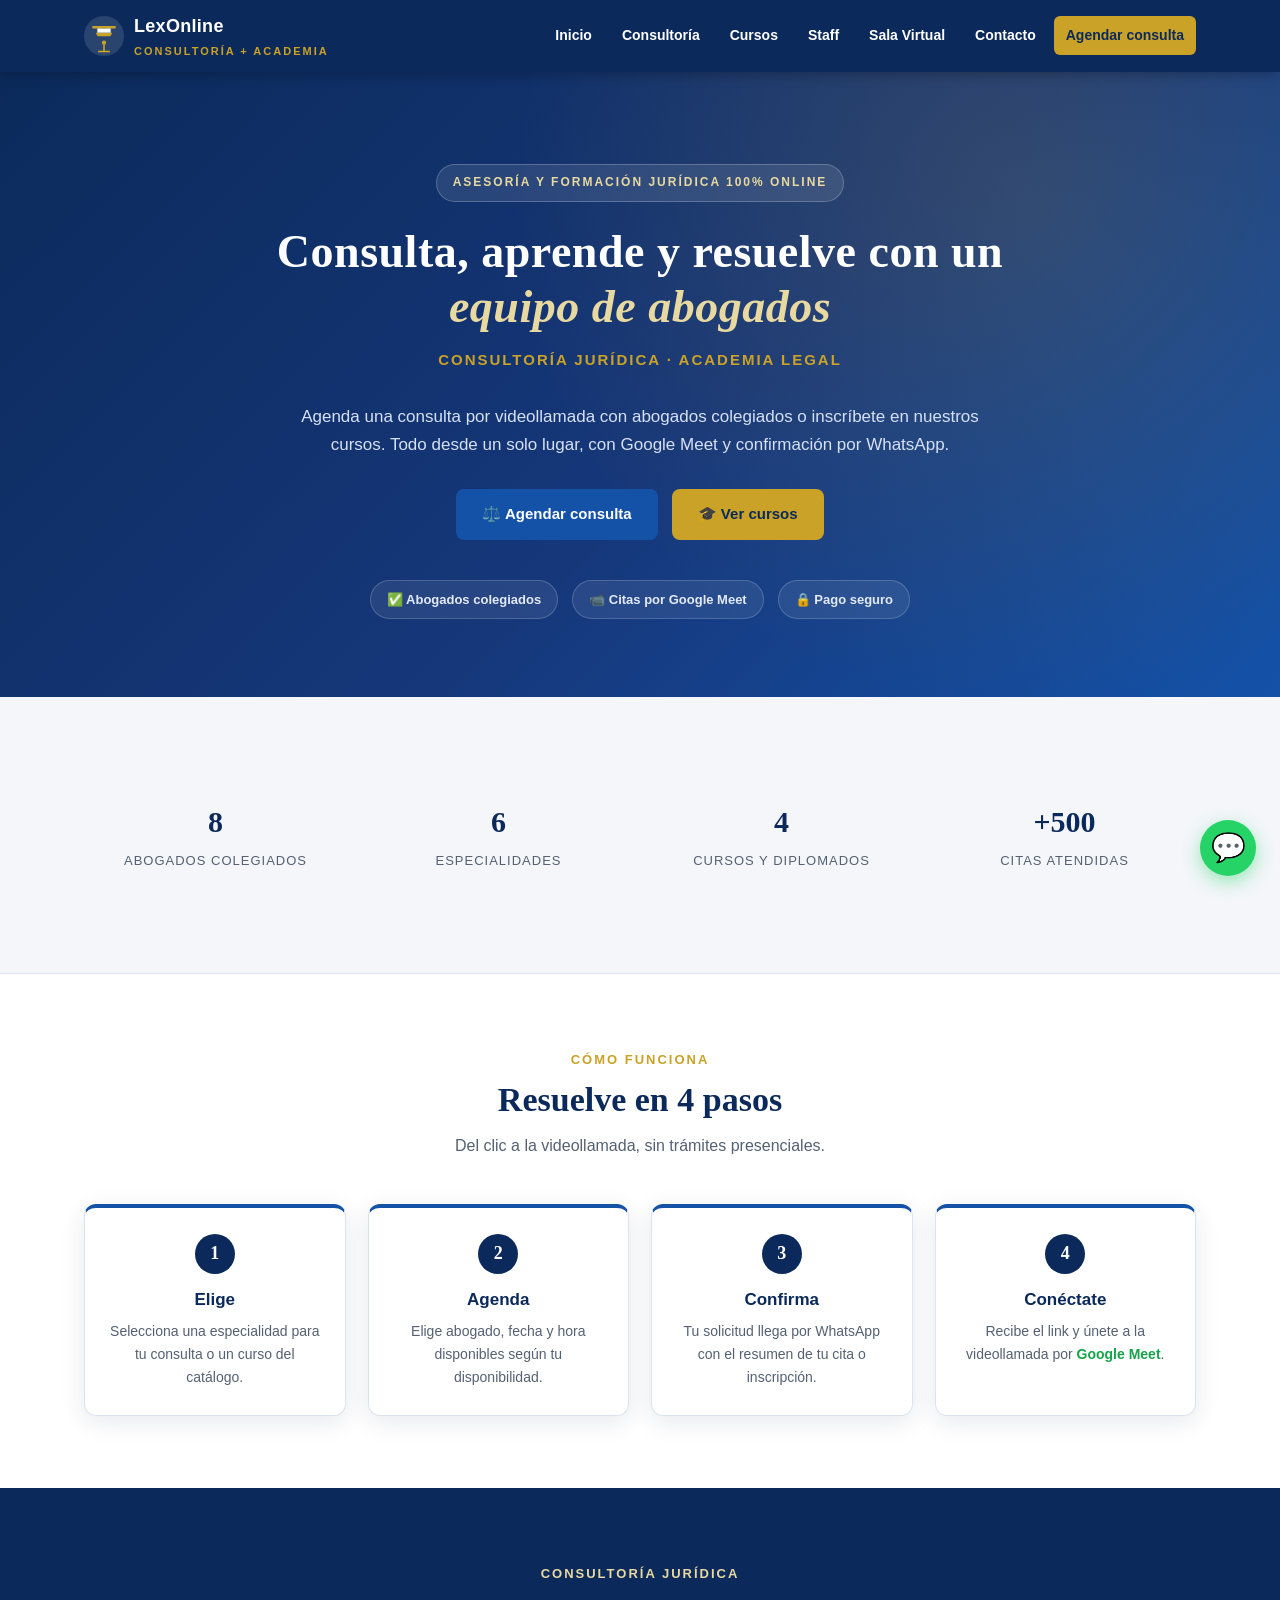
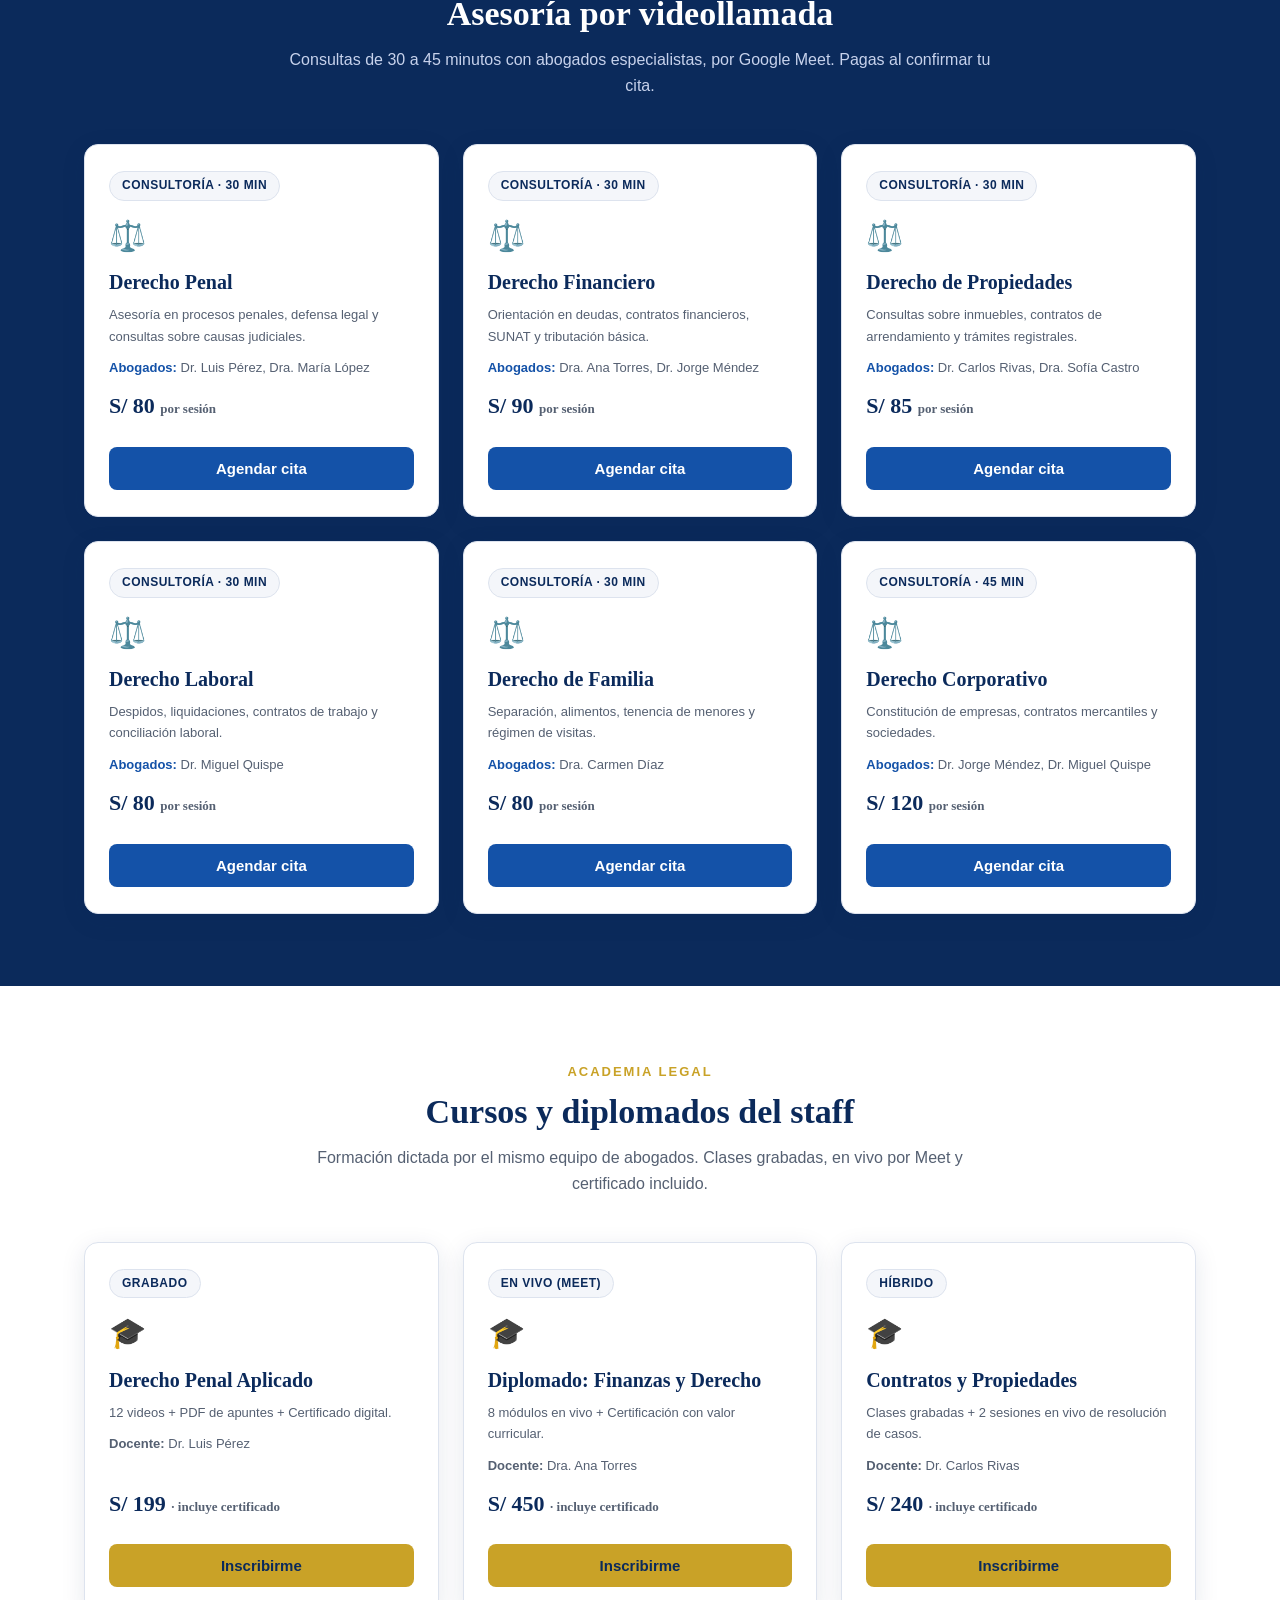
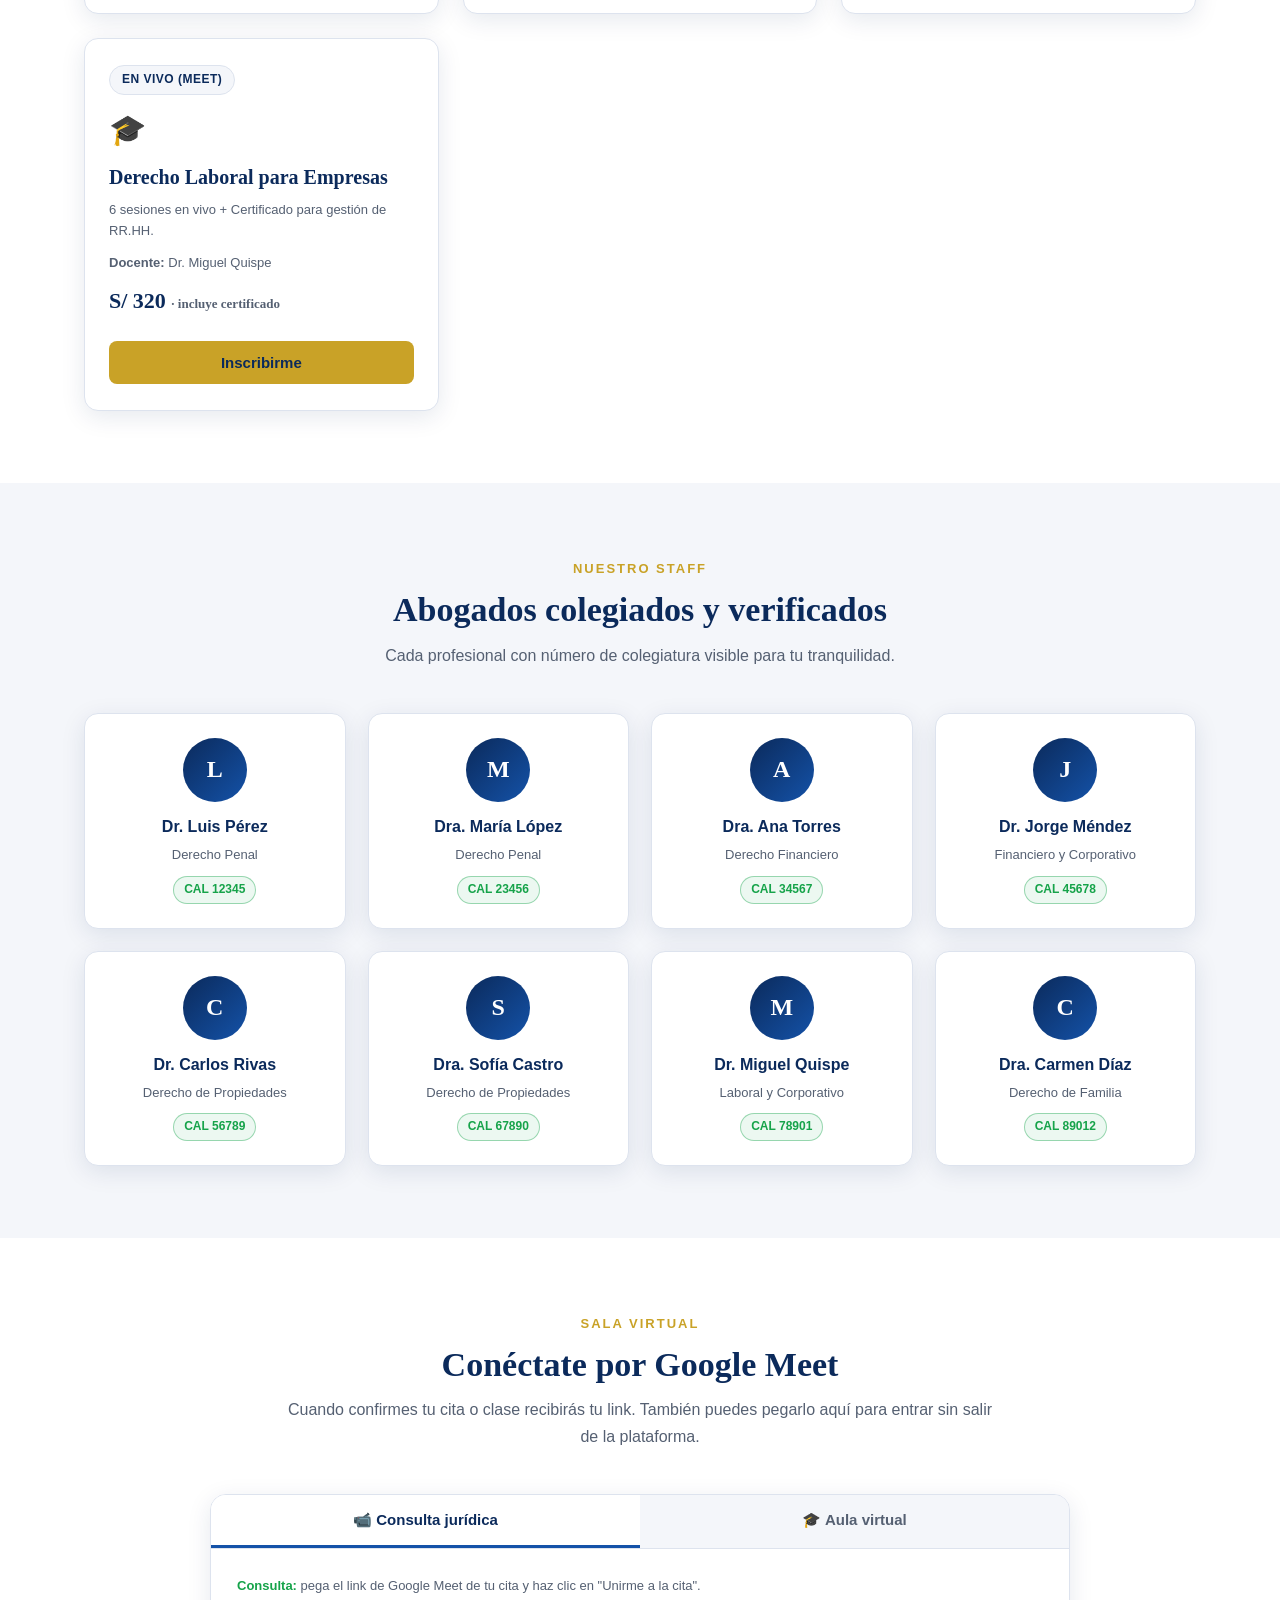
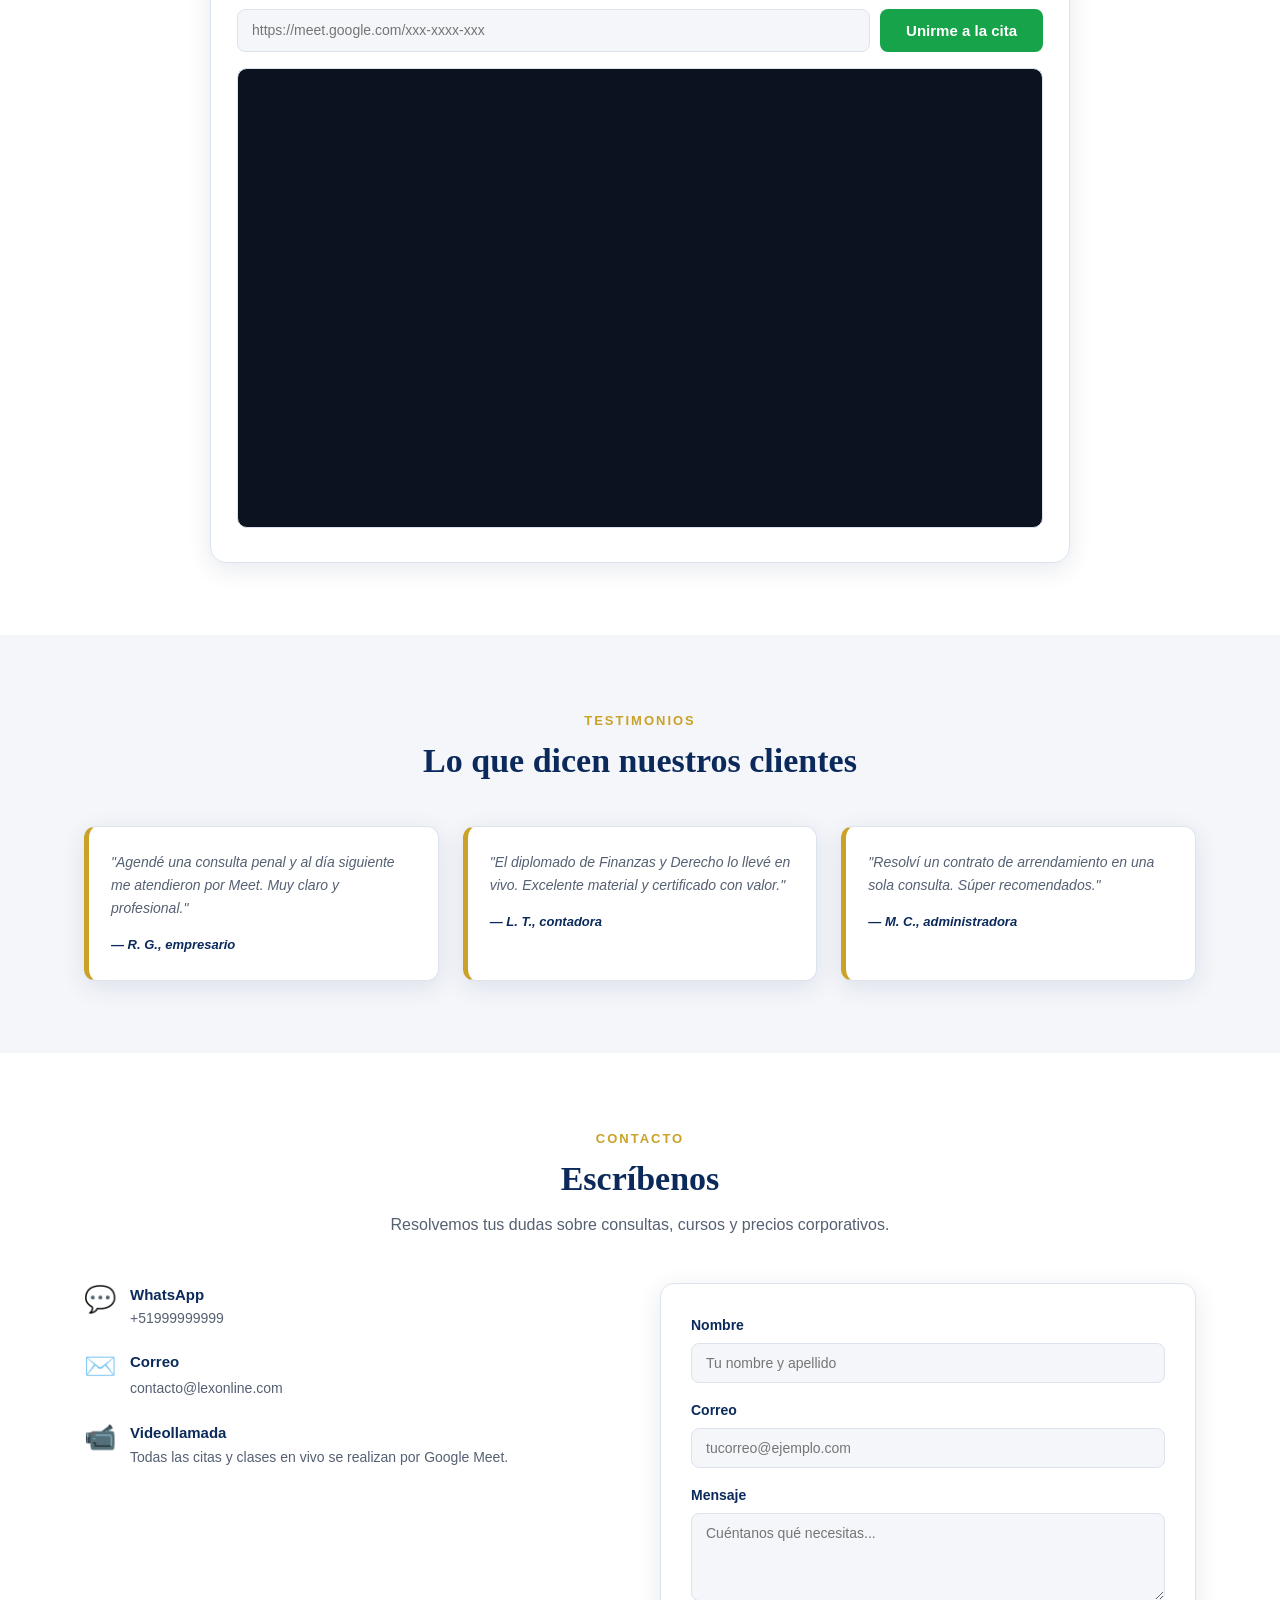
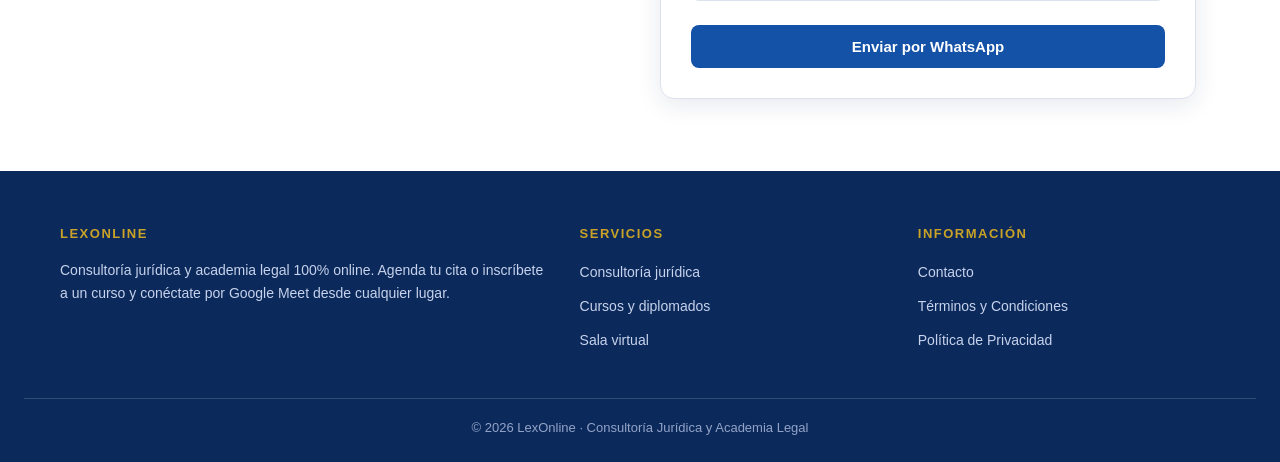
==== index.html @ 5cd14eff "Add files via upload" ====
<!DOCTYPE html>
<html lang="es">
<head>
  <meta charset="UTF-8">
  <meta name="viewport" content="width=device-width, initial-scale=1.0">
  <title>LexOnline — Consultoría Jurídica y Academia Legal</title>
  <meta name="description" content="Consultoría jurídica por videollamada con abogados colegiados y cursos de formación legal. Agenda, paga y conéctate por Google Meet.">
  <meta name="keywords" content="consultoría jurídica, abogados online, cursos de derecho, academia legal, Google Meet, asesoría legal, LexOnline">
  <link rel="stylesheet" href="css/estilos.css">
  <link rel="icon" href="data:image/svg+xml,%3Csvg xmlns='http://www.w3.org/2000/svg' viewBox='0 0 48 48'%3E%3Ccircle cx='24' cy='24' r='24' fill='%230B2A5B'/%3E%3Ctext x='24' y='32' font-size='22' text-anchor='middle' fill='%23C9A227' font-family='Georgia'%3E%E2%9A%96%3C/text%3E%3C/svg%3E">
</head>
<body>

  <header class="header">
    <div class="header-inner">
      <a class="brand" href="#inicio" aria-label="LexOnline inicio">
        <svg class="logo-svg" viewBox="0 0 48 48" aria-hidden="true">
          <circle cx="24" cy="24" r="24" fill="#ffffff" opacity="0.12"></circle>
          <path d="M10 12h28v3H10z" fill="#C9A227"></path>
          <path d="M14 20h20l-2.4 4.2H16.4z" fill="#C9A227"></path>
          <path d="M16 15h16v5H16z" fill="#ffffff"></path>
          <path d="M24 12l2.4 3h-4.8z" fill="#C9A227"></path>
          <circle cx="24" cy="32" r="2.6" fill="#C9A227"></circle>
          <path d="M24 34.6v8" stroke="#C9A227" stroke-width="2"></path>
          <path d="M17 42.6h14" stroke="#C9A227" stroke-width="2"></path>
        </svg>
        <span class="brand-name">LexOnline<span>Consultoría + Academia</span></span>
      </a>

      <button class="hamburger" id="hamburguesa" aria-label="Abrir menú">☰</button>

      <nav class="nav" id="nav-principal">
        <a href="#inicio">Inicio</a>
        <a href="#consultoria">Consultoría</a>
        <a href="#cursos">Cursos</a>
        <a href="#staff">Staff</a>
        <a href="#sala">Sala Virtual</a>
        <a href="#contacto">Contacto</a>
        <a class="btn-cta" href="#consultoria">Agendar consulta</a>
      </nav>
    </div>
  </header>

  <main id="inicio">

    <section class="hero">
      <div class="contenedor">
        <span class="badge">Asesoría y formación jurídica 100% online</span>
        <h1>Consulta, aprende y resuelve con un <em>equipo de abogados</em></h1>
        <p class="sub">Consultoría Jurídica · Academia Legal</p>
        <p>Agenda una consulta por videollamada con abogados colegiados o inscríbete en nuestros cursos. Todo desde un solo lugar, con Google Meet y confirmación por WhatsApp.</p>
        <div class="acciones">
          <a class="btn btn-azul" href="#consultoria">⚖️ Agendar consulta</a>
          <a class="btn btn-oro" href="#cursos">🎓 Ver cursos</a>
        </div>
        <div class="confianza">
          <span>✅ Abogados colegiados</span>
          <span>📹 Citas por Google Meet</span>
          <span>🔒 Pago seguro</span>
        </div>
      </div>
    </section>

    <section class="stats">
      <div class="stats-inner">
        <div class="stat"><strong id="stat-abogados">0</strong><span>Abogados colegiados</span></div>
        <div class="stat"><strong id="stat-especialidades">0</strong><span>Especialidades</span></div>
        <div class="stat"><strong id="stat-cursos">0</strong><span>Cursos y diplomados</span></div>
        <div class="stat"><strong>+500</strong><span>Citas atendidas</span></div>
      </div>
    </section>

    <section id="como-funciona">
      <div class="contenedor">
        <div class="encabezado-seccion">
          <span class="etiqueta">Cómo funciona</span>
          <h2>Resuelve en 4 pasos</h2>
          <p>Del clic a la videollamada, sin trámites presenciales.</p>
        </div>
        <div class="pasos">
          <article class="paso"><div class="num">1</div><h4>Elige</h4><p>Selecciona una especialidad para tu consulta o un curso del catálogo.</p></article>
          <article class="paso"><div class="num">2</div><h4>Agenda</h4><p>Elige abogado, fecha y hora disponibles según tu disponibilidad.</p></article>
          <article class="paso"><div class="num">3</div><h4>Confirma</h4><p>Tu solicitud llega por WhatsApp con el resumen de tu cita o inscripción.</p></article>
          <article class="paso"><div class="num">4</div><h4>Conéctate</h4><p>Recibe el link y únete a la videollamada por <span class="meet-icon">Google Meet</span>.</p></article>
        </div>
      </div>
    </section>

    <section id="consultoria" class="seccion-marino">
      <div class="contenedor">
        <div class="encabezado-seccion">
          <span class="etiqueta">Consultoría Jurídica</span>
          <h2>Asesoría por videollamada</h2>
          <p>Consultas de 30 a 45 minutos con abogados especialistas, por Google Meet. Pagas al confirmar tu cita.</p>
        </div>
        <div class="grid-cards" id="especialidades-grid"></div>
      </div>
    </section>

    <section id="cursos">
      <div class="contenedor">
        <div class="encabezado-seccion">
          <span class="etiqueta">Academia Legal</span>
          <h2>Cursos y diplomados del staff</h2>
          <p>Formación dictada por el mismo equipo de abogados. Clases grabadas, en vivo por Meet y certificado incluido.</p>
        </div>
        <div class="grid-cards" id="cursos-grid"></div>
      </div>
    </section>

    <section id="staff" class="seccion-gris">
      <div class="contenedor">
        <div class="encabezado-seccion">
          <span class="etiqueta">Nuestro staff</span>
          <h2>Abogados colegiados y verificados</h2>
          <p>Cada profesional con número de colegiatura visible para tu tranquilidad.</p>
        </div>
        <div class="grid-staff" id="staff-grid"></div>
      </div>
    </section>

    <section id="sala">
      <div class="contenedor">
        <div class="encabezado-seccion">
          <span class="etiqueta">Sala Virtual</span>
          <h2>Conéctate por Google Meet</h2>
          <p>Cuando confirmes tu cita o clase recibirás tu link. También puedes pegarlo aquí para entrar sin salir de la plataforma.</p>
        </div>

        <div class="sala">
          <div class="sala-tabs">
            <button class="activo" id="tab-consulta" onclick="cambiarSala('consulta')">📹 Consulta jurídica</button>
            <button id="tab-aula" onclick="cambiarSala('aula')">🎓 Aula virtual</button>
          </div>

          <div class="sala-panel activo" id="panel-consulta">
            <p class="nota"><strong>Consulta:</strong> pega el link de Google Meet de tu cita y haz clic en "Unirme a la cita".</p>
            <div class="sala-controls">
              <input type="text" id="link-consulta" placeholder="https://meet.google.com/xxx-xxxx-xxx">
              <button class="btn btn-verde" onclick="unirseConsulta()">Unirme a la cita</button>
            </div>
            <iframe id="frame-consulta" class="meet-frame" title="Sala de videollamada de consulta" allow="camera; microphone; fullscreen"></iframe>
          </div>

          <div class="sala-panel" id="panel-aula">
            <p class="nota"><strong>Aula virtual:</strong> pega el link de tu clase en vivo y haz clic en "Ingresar a la clase".</p>
            <div class="sala-controls">
              <input type="text" id="link-curso" placeholder="https://meet.google.com/xxx-xxxx-xxx">
              <button class="btn btn-verde" onclick="unirseCurso()">Ingresar a la clase</button>
            </div>
            <iframe id="frame-curso" class="meet-frame" title="Aula virtual de cursos" allow="camera; microphone; fullscreen"></iframe>
          </div>
        </div>
      </div>
    </section>

    <section id="testimonios" class="seccion-gris">
      <div class="contenedor">
        <div class="encabezado-seccion">
          <span class="etiqueta">Testimonios</span>
          <h2>Lo que dicen nuestros clientes</h2>
        </div>
        <div class="grid-testimonios">
          <article class="testimonio">
            <p>"Agendé una consulta penal y al día siguiente me atendieron por Meet. Muy claro y profesional."</p>
            <p class="autor">— R. G., empresario</p>
          </article>
          <article class="testimonio">
            <p>"El diplomado de Finanzas y Derecho lo llevé en vivo. Excelente material y certificado con valor."</p>
            <p class="autor">— L. T., contadora</p>
          </article>
          <article class="testimonio">
            <p>"Resolví un contrato de arrendamiento en una sola consulta. Súper recomendados."</p>
            <p class="autor">— M. C., administradora</p>
          </article>
        </div>
      </div>
    </section>

    <section id="contacto">
      <div class="contenedor">
        <div class="encabezado-seccion">
          <span class="etiqueta">Contacto</span>
          <h2>Escríbenos</h2>
          <p>Resolvemos tus dudas sobre consultas, cursos y precios corporativos.</p>
        </div>
        <div class="grid-contacto">
          <div>
            <div class="dato">
              <span class="icono">💬</span>
              <div>
                <h4>WhatsApp</h4>
                <p id="texto-whatsapp">+51 999 999 999</p>
              </div>
            </div>
            <div class="dato">
              <span class="icono">✉️</span>
              <div>
                <h4>Correo</h4>
                <a id="texto-correo" href="mailto:contacto@lexonline.com">contacto@lexonline.com</a>
              </div>
            </div>
            <div class="dato">
              <span class="icono">📹</span>
              <div>
                <h4>Videollamada</h4>
                <p>Todas las citas y clases en vivo se realizan por Google Meet.</p>
              </div>
            </div>
          </div>

          <form class="formulario" onsubmit="event.preventDefault(); enviarContacto();">
            <div class="campo">
              <label for="contacto-nombre">Nombre</label>
              <input type="text" id="contacto-nombre" placeholder="Tu nombre y apellido">
            </div>
            <div class="campo">
              <label for="contacto-correo">Correo</label>
              <input type="email" id="contacto-correo" placeholder="tucorreo@ejemplo.com">
            </div>
            <div class="campo">
              <label for="contacto-mensaje">Mensaje</label>
              <textarea id="contacto-mensaje" rows="4" placeholder="Cuéntanos qué necesitas..."></textarea>
            </div>
            <button class="btn btn-azul" type="submit">Enviar por WhatsApp</button>
          </form>
        </div>
      </div>
    </section>

  </main>

  <footer class="footer">
    <div class="footer-inner">
      <div>
        <h4>LexOnline</h4>
        <p>Consultoría jurídica y academia legal 100% online. Agenda tu cita o inscríbete a un curso y conéctate por Google Meet desde cualquier lugar.</p>
      </div>
      <div>
        <h4>Servicios</h4>
        <ul>
          <li><a href="#consultoria">Consultoría jurídica</a></li>
          <li><a href="#cursos">Cursos y diplomados</a></li>
          <li><a href="#sala">Sala virtual</a></li>
        </ul>
      </div>
      <div>
        <h4>Información</h4>
        <ul>
          <li><a href="#contacto">Contacto</a></li>
          <li><a href="#" onclick="event.preventDefault(); document.getElementById('modal-aviso-legal').classList.add('abierto'); document.body.style.overflow='hidden';">Términos y Condiciones</a></li>
          <li><a href="#" onclick="event.preventDefault(); document.getElementById('modal-privacidad').classList.add('abierto'); document.body.style.overflow='hidden';">Política de Privacidad</a></li>
        </ul>
      </div>
    </div>
    <div class="footer-base">
      © 2026 LexOnline · Consultoría Jurídica y Academia Legal
    </div>
  </footer>

  <a class="whatsapp-float" href="https://wa.me/51999999999" target="_blank" rel="noopener">
    <span class="burbuja">¿Necesitas ayuda?</span>
    <span class="icono">💬</span>
  </a>

  <div class="modal" id="modal-consulta">
    <div class="modal-contenido">
      <div class="modal-cabecera">
        <div>
          <h3>Agendar consulta</h3>
          <p><span class="txt-especialidad"></span> · <span class="txt-precio"></span></p>
        </div>
        <button class="cerrar" data-modal="consulta" aria-label="Cerrar">×</button>
      </div>
      <div class="campo">
        <label for="consulta-abogado">Abogado</label>
        <select class="select-abogado" id="consulta-abogado"></select>
      </div>
      <div class="campo">
        <label for="consulta-fecha">Fecha</label>
        <input type="date" class="input-fecha" id="consulta-fecha">
      </div>
      <div class="campo">
        <label for="consulta-hora">Hora</label>
        <input type="time" class="input-hora" id="consulta-hora">
      </div>
      <div class="campo">
        <label for="consulta-nombre">Tu nombre</label>
        <input type="text" class="input-nombre" id="consulta-nombre" placeholder="Nombre y apellido">
      </div>
      <div class="campo">
        <label for="consulta-whatsapp">Tu WhatsApp (opcional)</label>
        <input type="tel" class="input-whatsapp" id="consulta-whatsapp" placeholder="+51 999 999 999">
      </div>
      <button class="btn btn-verde" onclick="enviarConsulta()">Confirmar por WhatsApp</button>
      <p class="aviso-legal">Al confirmar aceptas nuestros Términos y Condiciones. La confirmación de pago se coordina por WhatsApp.</p>
    </div>
  </div>

  <div class="modal" id="modal-curso">
    <div class="modal-contenido">
      <div class="modal-cabecera">
        <div>
          <h3>Inscribirme al curso</h3>
          <p><span class="txt-curso"></span> · <span class="txt-precio"></span></p>
        </div>
        <button class="cerrar" data-modal="curso" aria-label="Cerrar">×</button>
      </div>
      <div class="campo">
        <label for="curso-nombre">Tu nombre</label>
        <input type="text" class="input-nombre" id="curso-nombre" placeholder="Nombre y apellido">
      </div>
      <div class="campo">
        <label for="curso-correo">Tu correo</label>
        <input type="email" class="input-correo" id="curso-correo" placeholder="tucorreo@ejemplo.com">
      </div>
      <div class="campo">
        <label for="curso-whatsapp">Tu WhatsApp</label>
        <input type="tel" class="input-whatsapp" id="curso-whatsapp" placeholder="+51 999 999 999">
      </div>
      <button class="btn btn-verde" onclick="enviarCurso()">Inscribirme por WhatsApp</button>
      <p class="aviso-legal">Recibirás el comprobante y el acceso al curso por tu correo o WhatsApp.</p>
    </div>
  </div>

  <div class="modal" id="modal-aviso-legal">
    <div class="modal-contenido">
      <div class="modal-cabecera">
        <div>
          <h3>Términos y Condiciones</h3>
        </div>
        <button class="cerrar" onclick="this.closest('.modal').classList.remove('abierto'); document.body.style.overflow='';" aria-label="Cerrar">×</button>
      </div>
      <p style="font-size:14px; color:#556072;">Las consultas jurídicas se brindan como orientación profesional y no sustituyen un patrocinio formal. Las citas se confirman tras el pago coordinado. Los cursos incluyen certificado digital al completar el programa. Documento de ejemplo pendiente de revisión legal.</p>
    </div>
  </div>

  <div class="modal" id="modal-privacidad">
    <div class="modal-contenido">
      <div class="modal-cabecera">
        <div>
          <h3>Política de Privacidad</h3>
        </div>
        <button class="cerrar" onclick="this.closest('.modal').classList.remove('abierto'); document.body.style.overflow='';" aria-label="Cerrar">×</button>
      </div>
      <p style="font-size:14px; color:#556072;">Tus datos personales se usan únicamente para gestionar citas, inscripciones y confirmaciones. No compartimos tu información con terceros. Documento de ejemplo pendiente de revisión legal.</p>
    </div>
  </div>

  <script src="js/datos.js"></script>
  <script src="js/main.js"></script>
</body>
</html>
---- css/estilos.css ----
:root {
  --marino: #0B2A5B;
  --azul: #1452A8;
  --azul-claro: #2E6FD0;
  --dorado: #C9A227;
  --dorado-suave: #E8D9A0;
  --verde: #16A34A;
  --verde-oscuro: #128A3F;
  --texto: #1F2937;
  --texto-suave: #556072;
  --gris: #F4F6FA;
  --borde: #DDE3EE;
  --blanco: #FFFFFF;
  --sombra: 0 6px 24px rgba(11, 42, 91, 0.10);
}

* { margin: 0; padding: 0; box-sizing: border-box; }

html { scroll-behavior: smooth; }

body {
  font-family: 'Segoe UI', 'Open Sans', Arial, Helvetica, sans-serif;
  color: var(--texto);
  line-height: 1.65;
  background: var(--blanco);
}

img { max-width: 100%; display: block; }

h1, h2, h3 { font-family: Georgia, 'Times New Roman', serif; line-height: 1.2; }

section[id] { scroll-margin-top: 84px; }

a { color: inherit; }

.contenedor { max-width: 1160px; margin: 0 auto; padding: 0 24px; }

/* ---------- Header ---------- */
.header {
  position: sticky;
  top: 0;
  z-index: 200;
  background: var(--marino);
  color: var(--blanco);
  box-shadow: 0 2px 12px rgba(0, 0, 0, 0.28);
}

.header-inner {
  max-width: 1160px;
  margin: 0 auto;
  padding: 12px 24px;
  display: flex;
  align-items: center;
  justify-content: space-between;
  gap: 16px;
  flex-wrap: wrap;
}

.brand { display: flex; align-items: center; gap: 10px; text-decoration: none; color: var(--blanco); }

.brand .logo-svg { width: 40px; height: 40px; flex-shrink: 0; }

.brand-name { font-weight: 700; font-size: 18px; letter-spacing: 0.3px; }
.brand-name span { display: block; font-size: 11px; color: var(--dorado); letter-spacing: 2px; text-transform: uppercase; font-weight: 600; }

.nav { display: flex; align-items: center; gap: 6px; flex-wrap: wrap; }

.nav a {
  color: var(--blanco);
  text-decoration: none;
  font-size: 14px;
  font-weight: 600;
  padding: 8px 12px;
  border-radius: 6px;
  transition: background 0.2s, color 0.2s;
}

.nav a:hover { background: rgba(255, 255, 255, 0.12); }

.nav .btn-cta { background: var(--dorado); color: var(--marino); }
.nav .btn-cta:hover { background: var(--dorado-suave); }

.hamburger {
  display: none;
  background: none;
  border: 1px solid rgba(255, 255, 255, 0.35);
  border-radius: 6px;
  color: var(--blanco);
  font-size: 22px;
  width: 42px;
  height: 42px;
  cursor: pointer;
  line-height: 1;
}

/* ---------- Botones ---------- */
.btn {
  display: inline-block;
  padding: 13px 26px;
  border-radius: 8px;
  font-weight: 700;
  font-size: 15px;
  text-decoration: none;
  border: none;
  cursor: pointer;
  transition: transform 0.15s, box-shadow 0.15s, background 0.15s;
}

.btn:hover { transform: translateY(-2px); box-shadow: 0 8px 20px rgba(0, 0, 0, 0.18); }

.btn-azul { background: var(--azul); color: var(--blanco); }
.btn-azul:hover { background: var(--azul-claro); }

.btn-oro { background: var(--dorado); color: var(--marino); }
.btn-oro:hover { background: var(--dorado-suave); }

.btn-verde { background: var(--verde); color: var(--blanco); }
.btn-verde:hover { background: var(--verde-oscuro); }

.btn-blanco { background: var(--blanco); color: var(--marino); }

/* ---------- Hero ---------- */
.hero {
  background: linear-gradient(135deg, var(--marino) 0%, #16377A 55%, var(--azul) 100%);
  color: var(--blanco);
  text-align: center;
  padding: 92px 24px 78px;
  position: relative;
  overflow: hidden;
}

.hero::after {
  content: "";
  position: absolute;
  inset: 0;
  background: radial-gradient(circle at 80% 20%, rgba(201, 162, 39, 0.16), transparent 45%);
  pointer-events: none;
}

.hero .contenedor { position: relative; z-index: 1; }

.badge {
  display: inline-block;
  background: rgba(255, 255, 255, 0.10);
  border: 1px solid rgba(255, 255, 255, 0.22);
  color: var(--dorado-suave);
  font-size: 12px;
  font-weight: 700;
  letter-spacing: 2px;
  text-transform: uppercase;
  padding: 8px 16px;
  border-radius: 30px;
  margin-bottom: 22px;
}

.hero h1 { font-size: 46px; letter-spacing: 0.5px; max-width: 800px; margin: 0 auto; }

.hero h1 em { font-style: italic; color: var(--dorado-suave); }

.hero .sub { color: var(--dorado); font-weight: 600; font-size: 15px; letter-spacing: 2px; text-transform: uppercase; margin-top: 14px; }

.hero p { max-width: 680px; margin: 18px auto 30px; color: #D7E1F5; font-size: 17px; }

.hero .acciones { display: flex; gap: 14px; justify-content: center; flex-wrap: wrap; }

.confianza {
  display: flex;
  justify-content: center;
  gap: 14px;
  flex-wrap: wrap;
  margin-top: 40px;
}

.confianza span {
  display: inline-flex;
  align-items: center;
  gap: 8px;
  background: rgba(255, 255, 255, 0.08);
  border: 1px solid rgba(255, 255, 255, 0.18);
  border-radius: 30px;
  padding: 8px 16px;
  font-size: 13px;
  font-weight: 600;
  color: #E3EAF8;
}

/* ---------- Estadísticas ---------- */
.stats { background: var(--gris); border-bottom: 1px solid var(--borde); }

.stats-inner {
  max-width: 1160px;
  margin: 0 auto;
  padding: 28px 24px;
  display: grid;
  grid-template-columns: repeat(4, 1fr);
  gap: 20px;
  text-align: center;
}

.stat strong { font-family: Georgia, serif; font-size: 30px; color: var(--marino); display: block; }
.stat span { font-size: 13px; color: var(--texto-suave); text-transform: uppercase; letter-spacing: 1px; }

/* ---------- Secciones ---------- */
section { padding: 72px 24px; }

.seccion-gris { background: var(--gris); }
.seccion-marino { background: var(--marino); color: var(--blanco); }

.encabezado-seccion { text-align: center; max-width: 720px; margin: 0 auto 44px; }

.encabezado-seccion .etiqueta {
  color: var(--dorado);
  font-weight: 700;
  letter-spacing: 2px;
  font-size: 13px;
  text-transform: uppercase;
}

.seccion-marino .encabezado-seccion .etiqueta { color: var(--dorado-suave); }

.encabezado-seccion h2 { font-size: 34px; color: var(--marino); margin-top: 8px; }
.seccion-marino .encabezado-seccion h2 { color: var(--blanco); }
.encabezado-seccion p { color: var(--texto-suave); margin-top: 12px; }
.seccion-marino .encabezado-seccion p { color: #C7D2EC; }

/* ---------- Cómo funciona ---------- */
.pasos { display: grid; grid-template-columns: repeat(4, 1fr); gap: 22px; }

.paso {
  background: var(--blanco);
  border: 1px solid var(--borde);
  border-top: 4px solid var(--azul);
  border-radius: 12px;
  padding: 26px 20px;
  box-shadow: var(--sombra);
  text-align: center;
}

.paso .num {
  width: 40px;
  height: 40px;
  margin: 0 auto 12px;
  border-radius: 50%;
  background: var(--marino);
  color: var(--blanco);
  font-weight: 800;
  font-size: 18px;
  display: flex;
  align-items: center;
  justify-content: center;
  font-family: Georgia, serif;
}

.paso h4 { font-size: 17px; color: var(--marino); margin-bottom: 6px; }
.paso p { font-size: 14px; color: var(--texto-suave); }
.paso .meet-icon { color: var(--verde); font-weight: 700; }

/* ---------- Tarjetas ---------- */
.grid-cards { display: grid; grid-template-columns: repeat(3, 1fr); gap: 24px; }

.card {
  background: var(--blanco);
  border: 1px solid var(--borde);
  border-radius: 14px;
  padding: 26px 24px;
  box-shadow: var(--sombra);
  display: flex;
  flex-direction: column;
  gap: 10px;
  transition: transform 0.15s, box-shadow 0.15s;
}

.card:hover { transform: translateY(-4px); box-shadow: 0 12px 28px rgba(11, 42, 91, 0.16); }

.card .icono { font-size: 30px; }

.card h3 { color: var(--marino); font-size: 20px; }

.card .meta { font-size: 13px; color: var(--texto-suave); }

.card .abogados { font-size: 13px; color: var(--texto-suave); }
.card .abogados strong { color: var(--azul); font-weight: 700; }

.card .precio {
  font-size: 22px;
  font-weight: 800;
  color: var(--marino);
  font-family: Georgia, serif;
  margin-top: auto;
}

.card .precio small { font-size: 13px; color: var(--texto-suave); font-weight: 600; }

.card .btn { margin-top: 12px; text-align: center; }

.card .chip {
  align-self: flex-start;
  background: var(--gris);
  border: 1px solid var(--borde);
  color: var(--marino);
  font-size: 12px;
  font-weight: 700;
  padding: 4px 12px;
  border-radius: 30px;
  text-transform: uppercase;
  letter-spacing: 0.5px;
}

/* ---------- Sala virtual ---------- */
.sala {
  max-width: 860px;
  margin: 0 auto;
  background: var(--blanco);
  border: 1px solid var(--borde);
  border-radius: 16px;
  box-shadow: var(--sombra);
  overflow: hidden;
}

.sala-tabs { display: flex; background: var(--gris); border-bottom: 1px solid var(--borde); }

.sala-tabs button {
  flex: 1;
  padding: 16px;
  background: none;
  border: none;
  border-bottom: 3px solid transparent;
  font-size: 15px;
  font-weight: 700;
  color: var(--texto-suave);
  cursor: pointer;
  transition: color 0.2s, border-color 0.2s;
}

.sala-tabs button.activo { color: var(--marino); border-bottom-color: var(--azul); background: var(--blanco); }

.sala-panel { padding: 26px; display: none; }
.sala-panel.activo { display: block; }

.sala-controls { display: flex; gap: 10px; margin-bottom: 16px; flex-wrap: wrap; }

.sala-controls input {
  flex: 1;
  min-width: 220px;
  padding: 12px 14px;
  border: 1px solid var(--borde);
  border-radius: 8px;
  font-family: inherit;
  font-size: 14px;
  color: var(--texto);
  background: var(--gris);
}

.sala-controls input:focus { outline: 2px solid var(--azul); background: var(--blanco); }

.sala-panel .nota { font-size: 13px; color: var(--texto-suave); margin-bottom: 12px; }
.sala-panel .nota strong { color: var(--verde); }

.meet-frame { width: 100%; height: 460px; border: 1px solid var(--borde); border-radius: 10px; background: #0B1220; }

/* ---------- Staff ---------- */
.grid-staff { display: grid; grid-template-columns: repeat(4, 1fr); gap: 22px; }

.miembro {
  background: var(--blanco);
  border: 1px solid var(--borde);
  border-radius: 14px;
  padding: 24px 20px;
  text-align: center;
  box-shadow: var(--sombra);
}

.miembro .avatar {
  width: 64px;
  height: 64px;
  margin: 0 auto 12px;
  border-radius: 50%;
  background: linear-gradient(135deg, var(--marino), var(--azul));
  color: var(--blanco);
  font-size: 24px;
  font-weight: 700;
  font-family: Georgia, serif;
  display: flex;
  align-items: center;
  justify-content: center;
}

.miembro h4 { color: var(--marino); font-size: 16px; }
.miembro p { font-size: 13px; color: var(--texto-suave); margin-top: 4px; }
.miembro .cal { display: inline-block; margin-top: 10px; font-size: 12px; font-weight: 700; color: var(--verde); border: 1px solid rgba(22, 163, 74, 0.4); background: rgba(22, 163, 74, 0.08); padding: 3px 10px; border-radius: 30px; }

/* ---------- Testimonios ---------- */
.grid-testimonios { display: grid; grid-template-columns: repeat(3, 1fr); gap: 24px; }

.testimonio {
  background: var(--blanco);
  border: 1px solid var(--borde);
  border-left: 5px solid var(--dorado);
  border-radius: 12px;
  padding: 24px 22px;
  box-shadow: var(--sombra);
}

.testimonio p { font-size: 14px; color: var(--texto-suave); font-style: italic; }
.testimonio .autor { margin-top: 14px; font-size: 13px; font-weight: 700; color: var(--marino); }

/* ---------- Contacto ---------- */
.grid-contacto { display: grid; grid-template-columns: 1fr 1fr; gap: 40px; align-items: start; }

.dato { display: flex; gap: 14px; align-items: flex-start; margin-bottom: 20px; }

.dato .icono { font-size: 26px; line-height: 1.3; }

.dato h4 { color: var(--marino); font-size: 15px; }
.dato p, .dato a { color: var(--texto-suave); font-size: 14px; text-decoration: none; }
.dato a:hover { color: var(--azul); }

.formulario {
  background: var(--blanco);
  border: 1px solid var(--borde);
  border-radius: 14px;
  padding: 30px;
  box-shadow: var(--sombra);
}

.campo { margin-bottom: 16px; }

.campo label { display: block; font-weight: 600; color: var(--marino); font-size: 14px; margin-bottom: 6px; }

.campo input, .campo select, .campo textarea {
  width: 100%;
  padding: 11px 14px;
  border: 1px solid var(--borde);
  border-radius: 8px;
  font-family: inherit;
  font-size: 14px;
  color: var(--texto);
  background: var(--gris);
}

.campo input:focus, .campo select:focus, .campo textarea:focus { outline: 2px solid var(--azul); background: var(--blanco); }

.formulario .btn { width: 100%; }

/* ---------- Footer ---------- */
.footer { background: var(--marino); color: var(--blanco); padding: 52px 24px 24px; }

.footer-inner { max-width: 1160px; margin: 0 auto; display: grid; grid-template-columns: 1.6fr 1fr 1fr; gap: 36px; }

.footer h4 { color: var(--dorado); font-size: 13px; letter-spacing: 1.5px; text-transform: uppercase; margin-bottom: 14px; }

.footer p, .footer a { color: #C7D2EC; font-size: 14px; text-decoration: none; }
.footer a:hover { color: var(--blanco); }

.footer ul { list-style: none; }
.footer ul li { margin-bottom: 8px; }

.footer-base { border-top: 1px solid rgba(255, 255, 255, 0.15); margin-top: 36px; padding-top: 18px; text-align: center; font-size: 13px; color: #93A3C8; }

/* ---------- Modales ---------- */
.modal {
  display: none;
  position: fixed;
  top: 0;
  left: 0;
  width: 100%;
  height: 100%;
  background: rgba(8, 20, 44, 0.78);
  justify-content: center;
  align-items: flex-start;
  overflow-y: auto;
  padding: 30px 16px;
  z-index: 300;
}

.modal.abierto { display: flex; }

.modal-contenido {
  background: var(--blanco);
  border-radius: 16px;
  max-width: 520px;
  width: 100%;
  padding: 28px;
  box-shadow: 0 20px 50px rgba(0, 0, 0, 0.35);
  animation: aparecer 0.2s ease;
}

@keyframes aparecer { from { opacity: 0; transform: translateY(10px); } to { opacity: 1; transform: none; } }

.modal-cabecera { display: flex; justify-content: space-between; align-items: flex-start; margin-bottom: 18px; }

.modal-cabecera h3 { color: var(--marino); font-size: 22px; }
.modal-cabecera p { font-size: 14px; color: var(--texto-suave); margin-top: 4px; }

.cerrar {
  background: none;
  border: none;
  font-size: 28px;
  line-height: 1;
  cursor: pointer;
  color: var(--texto-suave);
  padding: 0 4px;
}

.cerrar:hover { color: var(--marino); }

.resumen-cita {
  background: var(--gris);
  border: 1px solid var(--borde);
  border-radius: 10px;
  padding: 14px 16px;
  font-size: 14px;
  color: var(--texto);
  margin-bottom: 18px;
}

.resumen-cita strong { color: var(--marino); }

.aviso-legal { font-size: 12px; color: var(--texto-suave); margin-top: 12px; text-align: center; }

/* ---------- WhatsApp flotante ---------- */
.whatsapp-float {
  position: fixed;
  bottom: 24px;
  right: 24px;
  z-index: 250;
  display: flex;
  align-items: center;
  gap: 10px;
  text-decoration: none;
}

.whatsapp-float .burbuja {
  background: var(--blanco);
  color: var(--marino);
  font-weight: 700;
  font-size: 14px;
  padding: 8px 14px;
  border-radius: 20px;
  box-shadow: var(--sombra);
  display: none;
}

.whatsapp-float .icono {
  width: 56px;
  height: 56px;
  border-radius: 50%;
  background: #25D366;
  display: flex;
  align-items: center;
  justify-content: center;
  font-size: 28px;
  color: var(--blanco);
  box-shadow: 0 6px 18px rgba(37, 211, 102, 0.45);
  transition: transform 0.15s;
}

.whatsapp-float:hover .icono { transform: scale(1.08); }
.whatsapp-float:hover .burbuja { display: block; }

/* ---------- Responsive ---------- */
@media (max-width: 960px) {
  .pasos, .grid-staff { grid-template-columns: repeat(2, 1fr); }
  .grid-cards { grid-template-columns: repeat(2, 1fr); }
  .grid-testimonios { grid-template-columns: 1fr; }
  .stats-inner { grid-template-columns: repeat(2, 1fr); }
  .grid-contacto { grid-template-columns: 1fr; }
  .footer-inner { grid-template-columns: 1fr 1fr; }
  .hero h1 { font-size: 36px; }
}

@media (max-width: 720px) {
  .nav {
    display: none;
    width: 100%;
    flex-direction: column;
    align-items: stretch;
    padding: 8px 0 16px;
  }
  .nav.abierto { display: flex; }
  .nav a { padding: 12px; text-align: center; }
  .hamburger { display: block; }
  .hero { padding: 60px 20px 56px; }
  .hero h1 { font-size: 30px; }
  .pasos, .grid-cards, .grid-staff, .grid-testimonios, .stats-inner { grid-template-columns: 1fr; }
  .footer-inner { grid-template-columns: 1fr; }
  .meet-frame { height: 300px; }
  .whatsapp-float .burbuja { display: block; }
  .whatsapp-float .icono { width: 50px; height: 50px; font-size: 24px; }
  .stats-inner { text-align: left; }
}
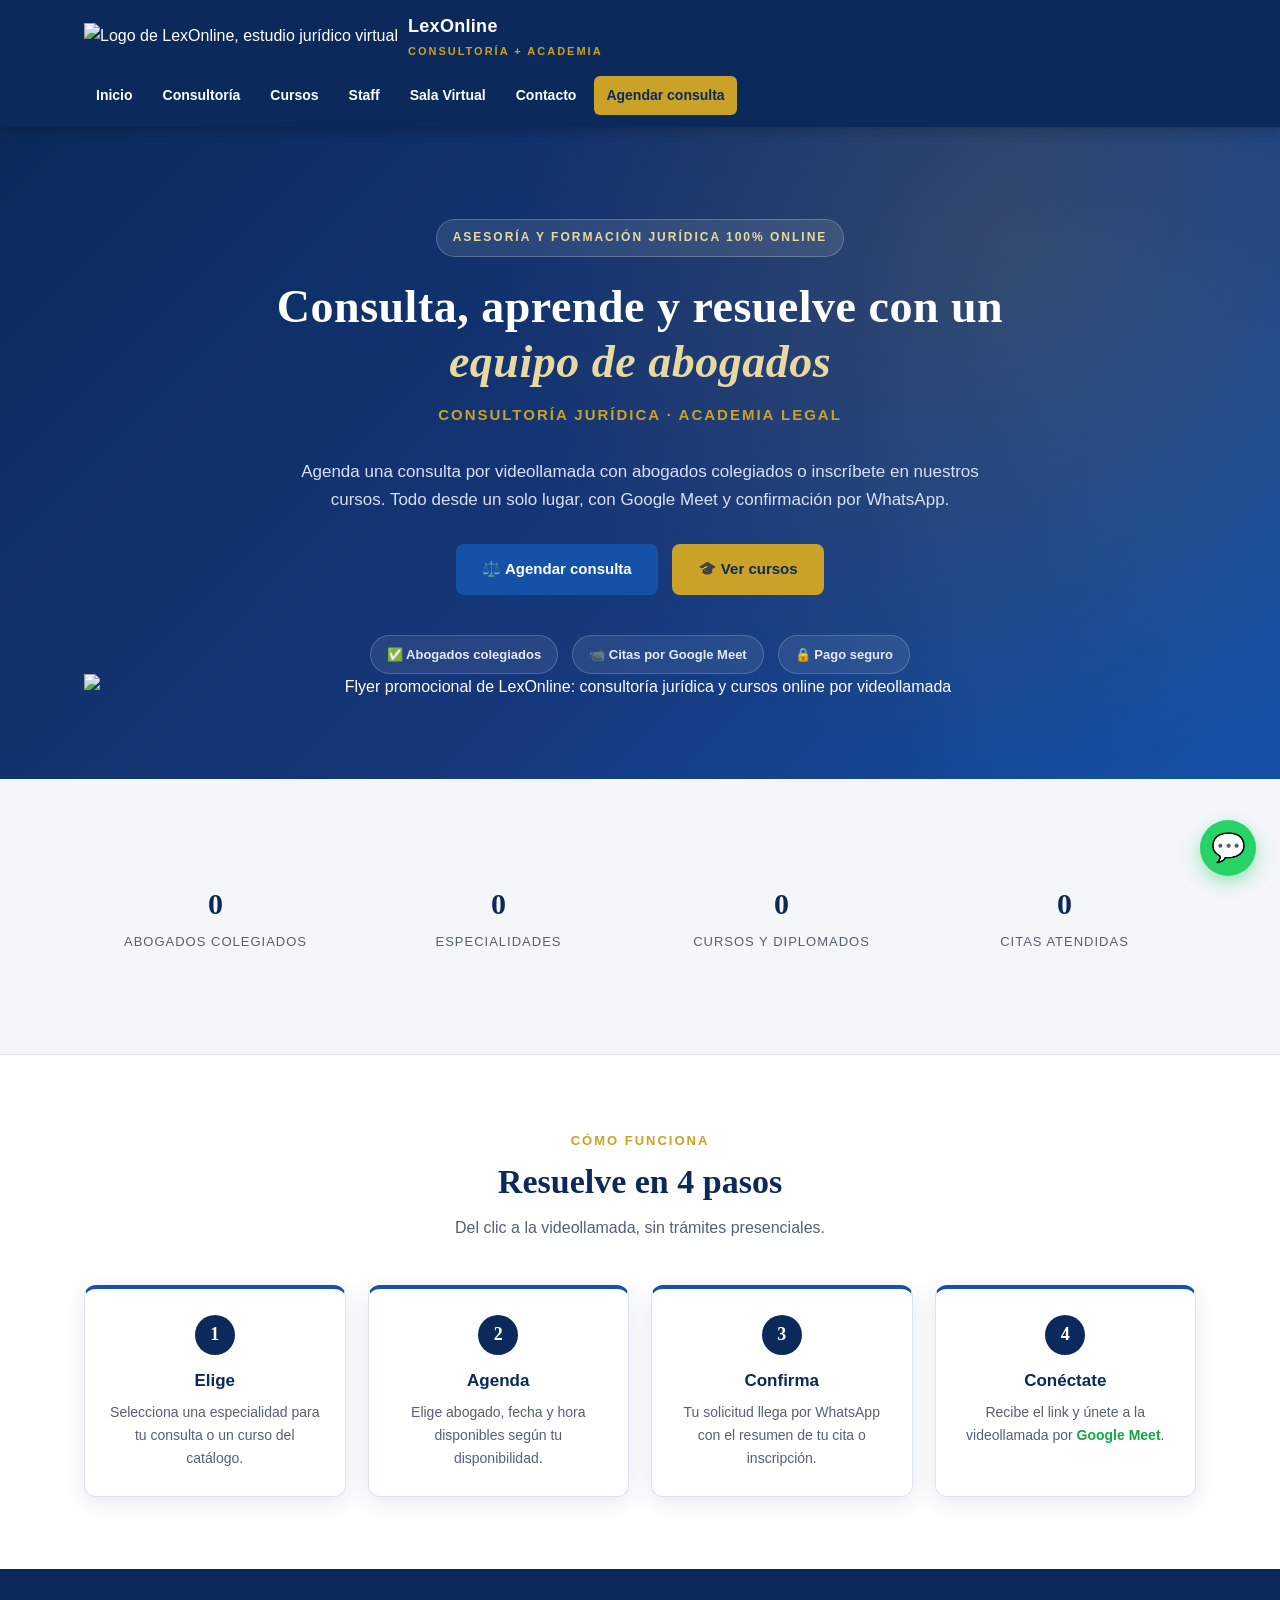
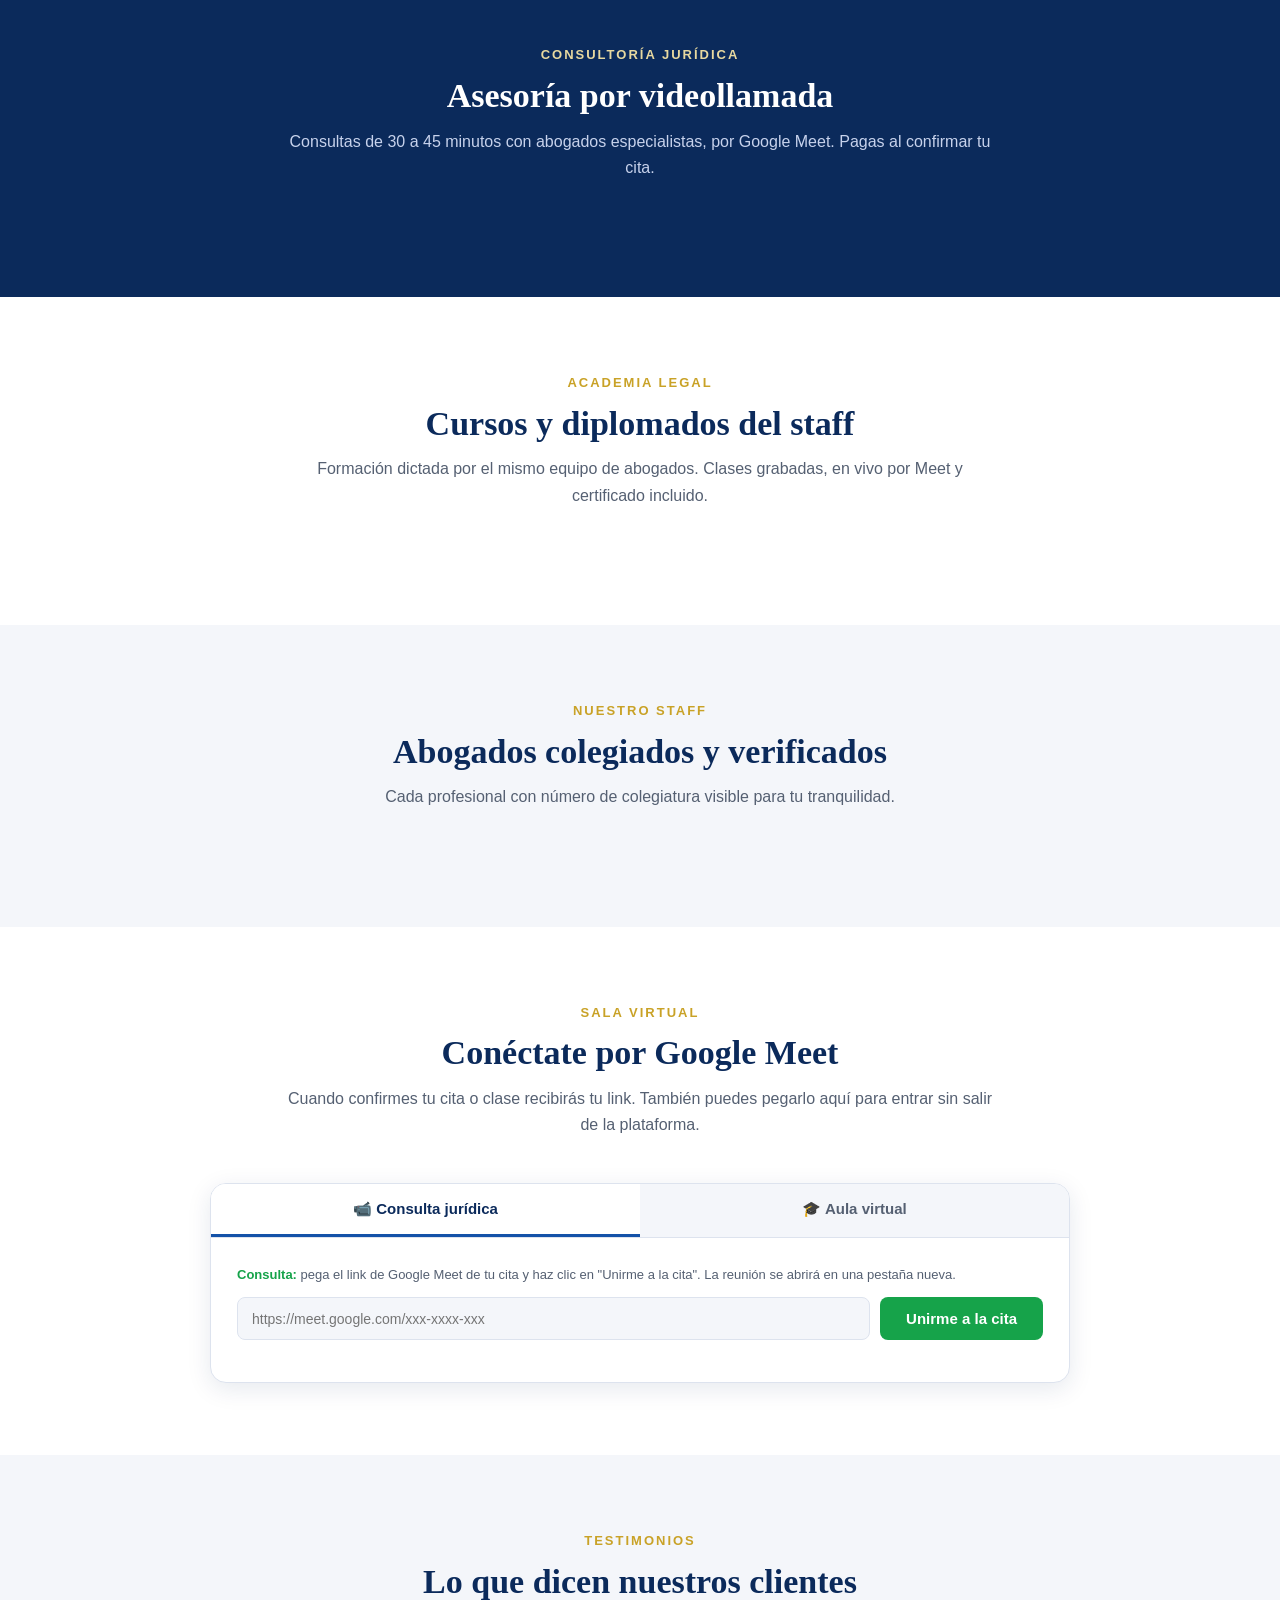
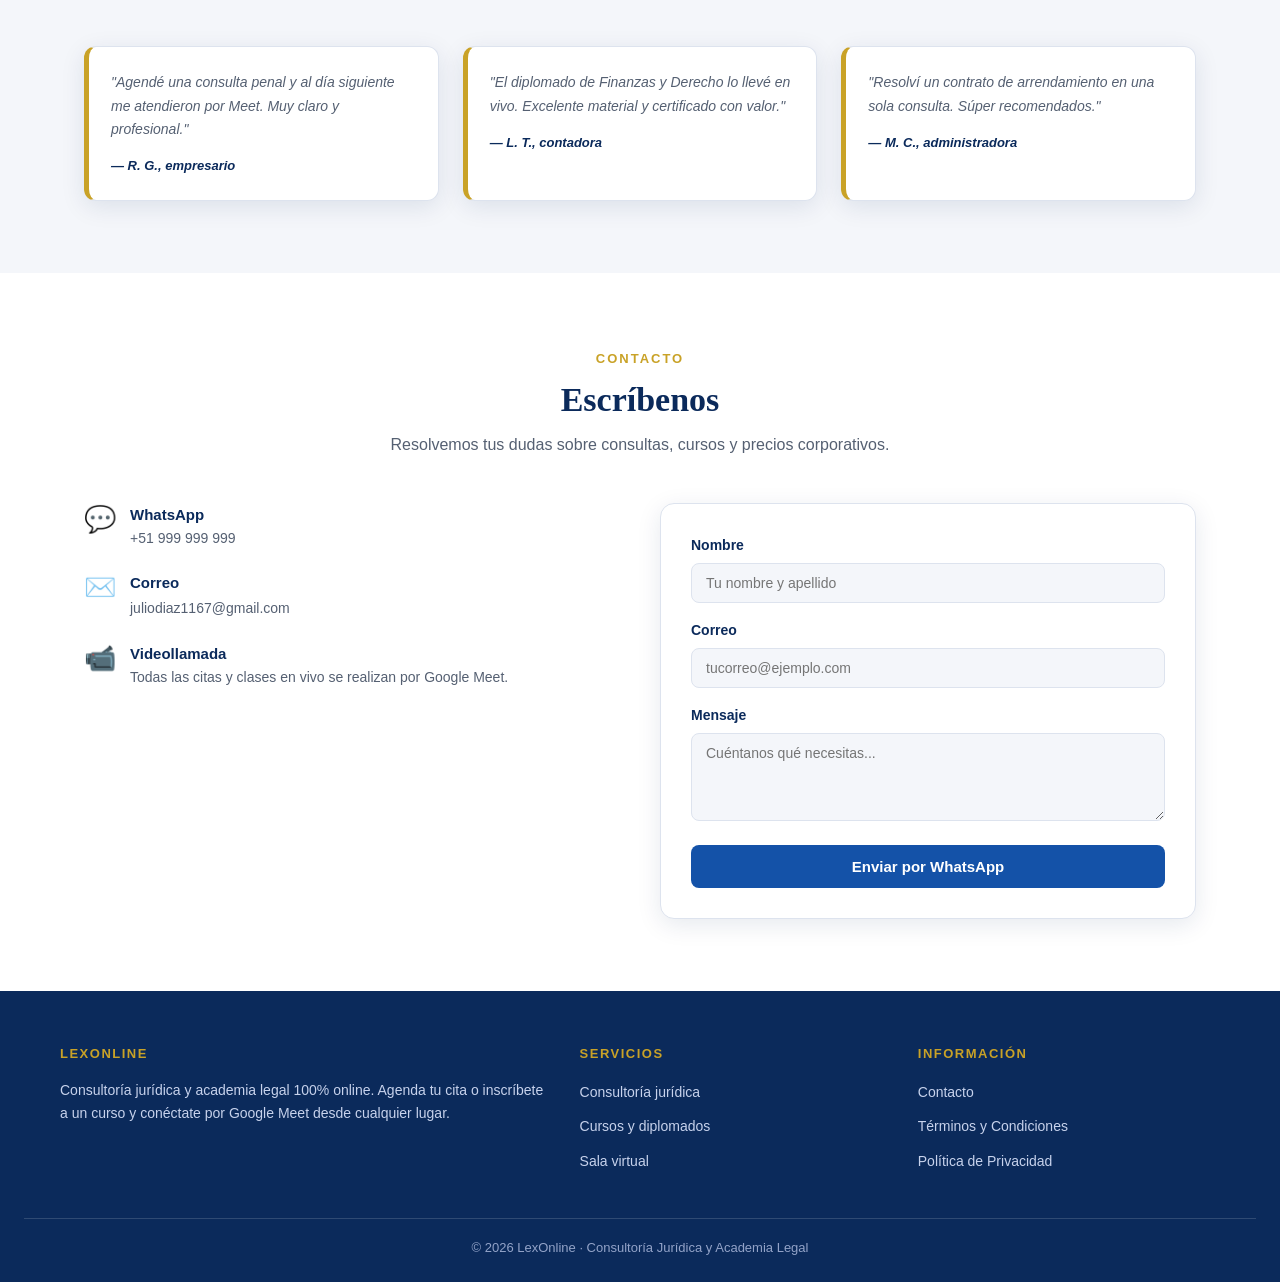
==== commit 8ac54930: "Add files via upload" ====
--- a/index.html
+++ b/index.html
@@ -7,23 +7,14 @@
   <meta name="description" content="Consultoría jurídica por videollamada con abogados colegiados y cursos de formación legal. Agenda, paga y conéctate por Google Meet.">
   <meta name="keywords" content="consultoría jurídica, abogados online, cursos de derecho, academia legal, Google Meet, asesoría legal, LexOnline">
   <link rel="stylesheet" href="css/estilos.css">
-  <link rel="icon" href="data:image/svg+xml,%3Csvg xmlns='http://www.w3.org/2000/svg' viewBox='0 0 48 48'%3E%3Ccircle cx='24' cy='24' r='24' fill='%230B2A5B'/%3E%3Ctext x='24' y='32' font-size='22' text-anchor='middle' fill='%23C9A227' font-family='Georgia'%3E%E2%9A%96%3C/text%3E%3C/svg%3E">
+  <link rel="icon" type="image/jpeg" href="img/logo.jpg">
 </head>
 <body>
 
   <header class="header">
     <div class="header-inner">
       <a class="brand" href="#inicio" aria-label="LexOnline inicio">
-        <svg class="logo-svg" viewBox="0 0 48 48" aria-hidden="true">
-          <circle cx="24" cy="24" r="24" fill="#ffffff" opacity="0.12"></circle>
-          <path d="M10 12h28v3H10z" fill="#C9A227"></path>
-          <path d="M14 20h20l-2.4 4.2H16.4z" fill="#C9A227"></path>
-          <path d="M16 15h16v5H16z" fill="#ffffff"></path>
-          <path d="M24 12l2.4 3h-4.8z" fill="#C9A227"></path>
-          <circle cx="24" cy="32" r="2.6" fill="#C9A227"></circle>
-          <path d="M24 34.6v8" stroke="#C9A227" stroke-width="2"></path>
-          <path d="M17 42.6h14" stroke="#C9A227" stroke-width="2"></path>
-        </svg>
+        <img class="logo-img" src="img/logo.jpg" alt="Logo de LexOnline, estudio jurídico virtual">
         <span class="brand-name">LexOnline<span>Consultoría + Academia</span></span>
       </a>
 
@@ -44,20 +35,25 @@
   <main id="inicio">
 
     <section class="hero">
-      <div class="contenedor">
-        <span class="badge">Asesoría y formación jurídica 100% online</span>
-        <h1>Consulta, aprende y resuelve con un <em>equipo de abogados</em></h1>
-        <p class="sub">Consultoría Jurídica · Academia Legal</p>
-        <p>Agenda una consulta por videollamada con abogados colegiados o inscríbete en nuestros cursos. Todo desde un solo lugar, con Google Meet y confirmación por WhatsApp.</p>
-        <div class="acciones">
-          <a class="btn btn-azul" href="#consultoria">⚖️ Agendar consulta</a>
-          <a class="btn btn-oro" href="#cursos">🎓 Ver cursos</a>
-        </div>
-        <div class="confianza">
-          <span>✅ Abogados colegiados</span>
-          <span>📹 Citas por Google Meet</span>
-          <span>🔒 Pago seguro</span>
-        </div>
+      <div class="contenedor hero-grid">
+        <div class="hero-texto">
+          <span class="badge">Asesoría y formación jurídica 100% online</span>
+          <h1>Consulta, aprende y resuelve con un <em>equipo de abogados</em></h1>
+          <p class="sub">Consultoría Jurídica · Academia Legal</p>
+          <p>Agenda una consulta por videollamada con abogados colegiados o inscríbete en nuestros cursos. Todo desde un solo lugar, con Google Meet y confirmación por WhatsApp.</p>
+          <div class="acciones">
+            <a class="btn btn-azul" href="#consultoria">⚖️ Agendar consulta</a>
+            <a class="btn btn-oro" href="#cursos">🎓 Ver cursos</a>
+          </div>
+          <div class="confianza">
+            <span>✅ Abogados colegiados</span>
+            <span>📹 Citas por Google Meet</span>
+            <span>🔒 Pago seguro</span>
+          </div>
+        </div>
+        <figure class="hero-visual">
+          <img src="img/flyer.jpg" alt="Flyer promocional de LexOnline: consultoría jurídica y cursos online por videollamada" loading="lazy">
+        </figure>
       </div>
     </section>
 
@@ -66,7 +62,7 @@
         <div class="stat"><strong id="stat-abogados">0</strong><span>Abogados colegiados</span></div>
         <div class="stat"><strong id="stat-especialidades">0</strong><span>Especialidades</span></div>
         <div class="stat"><strong id="stat-cursos">0</strong><span>Cursos y diplomados</span></div>
-        <div class="stat"><strong>+500</strong><span>Citas atendidas</span></div>
+        <div class="stat"><strong id="stat-citas">0</strong><span>Citas atendidas</span></div>
       </div>
     </section>
 
@@ -134,21 +130,19 @@
           </div>
 
           <div class="sala-panel activo" id="panel-consulta">
-            <p class="nota"><strong>Consulta:</strong> pega el link de Google Meet de tu cita y haz clic en "Unirme a la cita".</p>
+            <p class="nota"><strong>Consulta:</strong> pega el link de Google Meet de tu cita y haz clic en "Unirme a la cita". La reunión se abrirá en una pestaña nueva.</p>
             <div class="sala-controls">
               <input type="text" id="link-consulta" placeholder="https://meet.google.com/xxx-xxxx-xxx">
               <button class="btn btn-verde" onclick="unirseConsulta()">Unirme a la cita</button>
             </div>
-            <iframe id="frame-consulta" class="meet-frame" title="Sala de videollamada de consulta" allow="camera; microphone; fullscreen"></iframe>
           </div>
 
           <div class="sala-panel" id="panel-aula">
-            <p class="nota"><strong>Aula virtual:</strong> pega el link de tu clase en vivo y haz clic en "Ingresar a la clase".</p>
+            <p class="nota"><strong>Aula virtual:</strong> pega el link de tu clase en vivo y haz clic en "Ingresar a la clase". La reunión se abrirá en una pestaña nueva.</p>
             <div class="sala-controls">
               <input type="text" id="link-curso" placeholder="https://meet.google.com/xxx-xxxx-xxx">
               <button class="btn btn-verde" onclick="unirseCurso()">Ingresar a la clase</button>
             </div>
-            <iframe id="frame-curso" class="meet-frame" title="Aula virtual de cursos" allow="camera; microphone; fullscreen"></iframe>
           </div>
         </div>
       </div>
@@ -197,7 +191,7 @@
               <span class="icono">✉️</span>
               <div>
                 <h4>Correo</h4>
-                <a id="texto-correo" href="mailto:contacto@lexonline.com">contacto@lexonline.com</a>
+                <a id="texto-correo" href="mailto:juliodiaz1167@gmail.com">juliodiaz1167@gmail.com</a>
               </div>
             </div>
             <div class="dato">
@@ -258,7 +252,7 @@
     </div>
   </footer>
 
-  <a class="whatsapp-float" href="https://wa.me/51999999999" target="_blank" rel="noopener">
+  <a class="whatsapp-float" href="https://wa.me/51908644688" target="_blank" rel="noopener">
     <span class="burbuja">¿Necesitas ayuda?</span>
     <span class="icono">💬</span>
   </a>
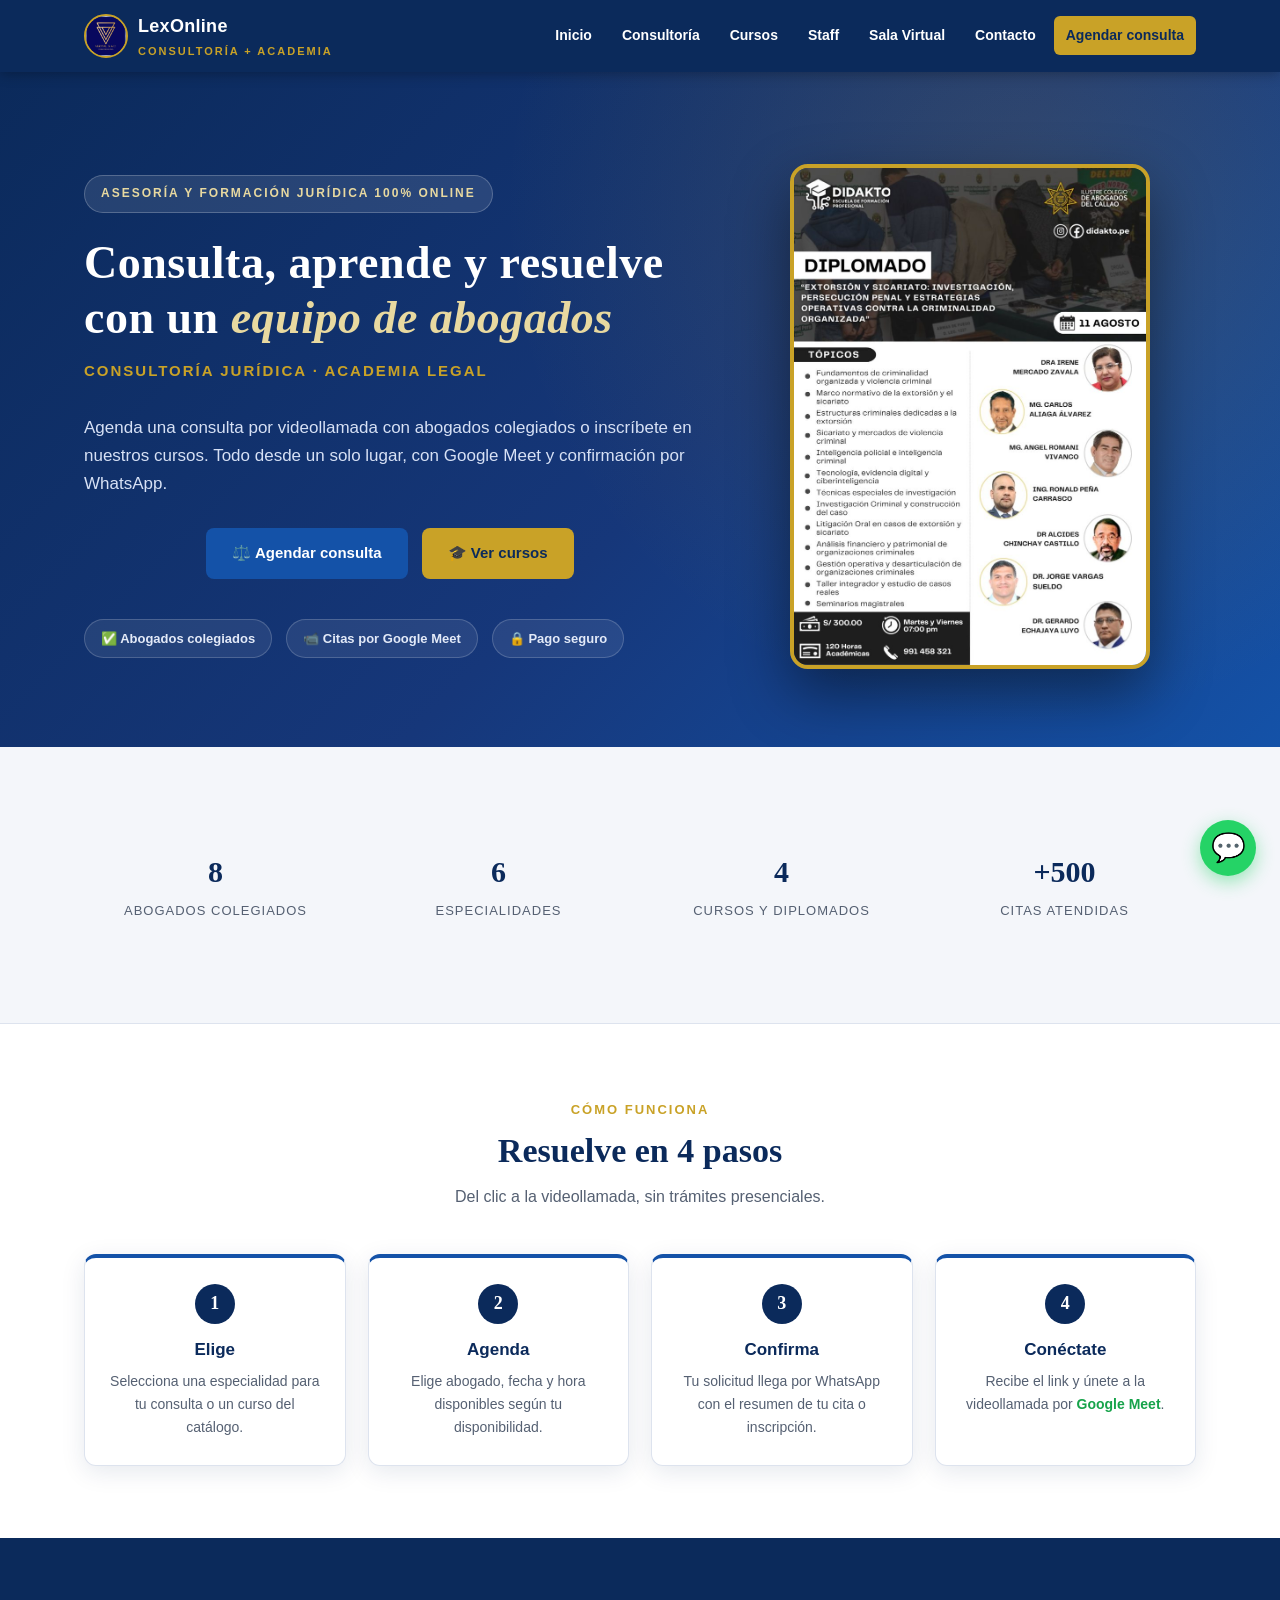
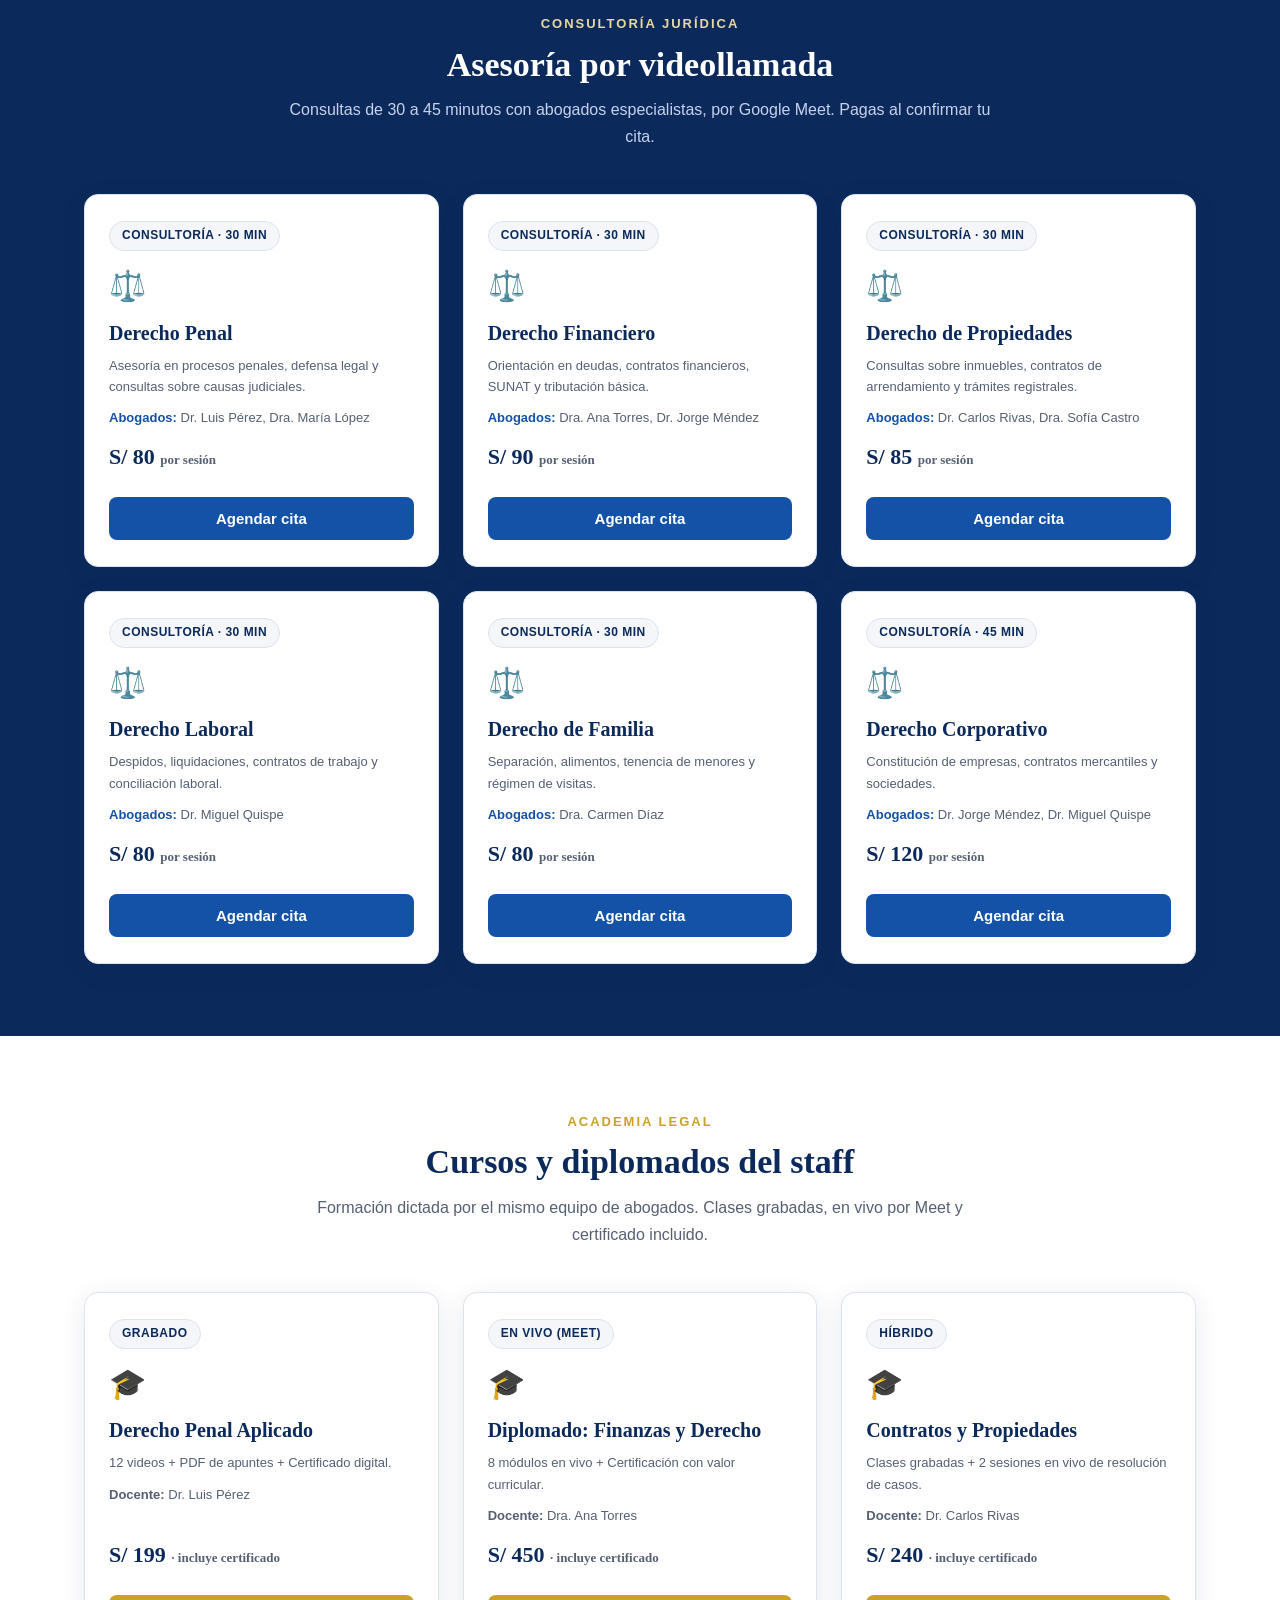
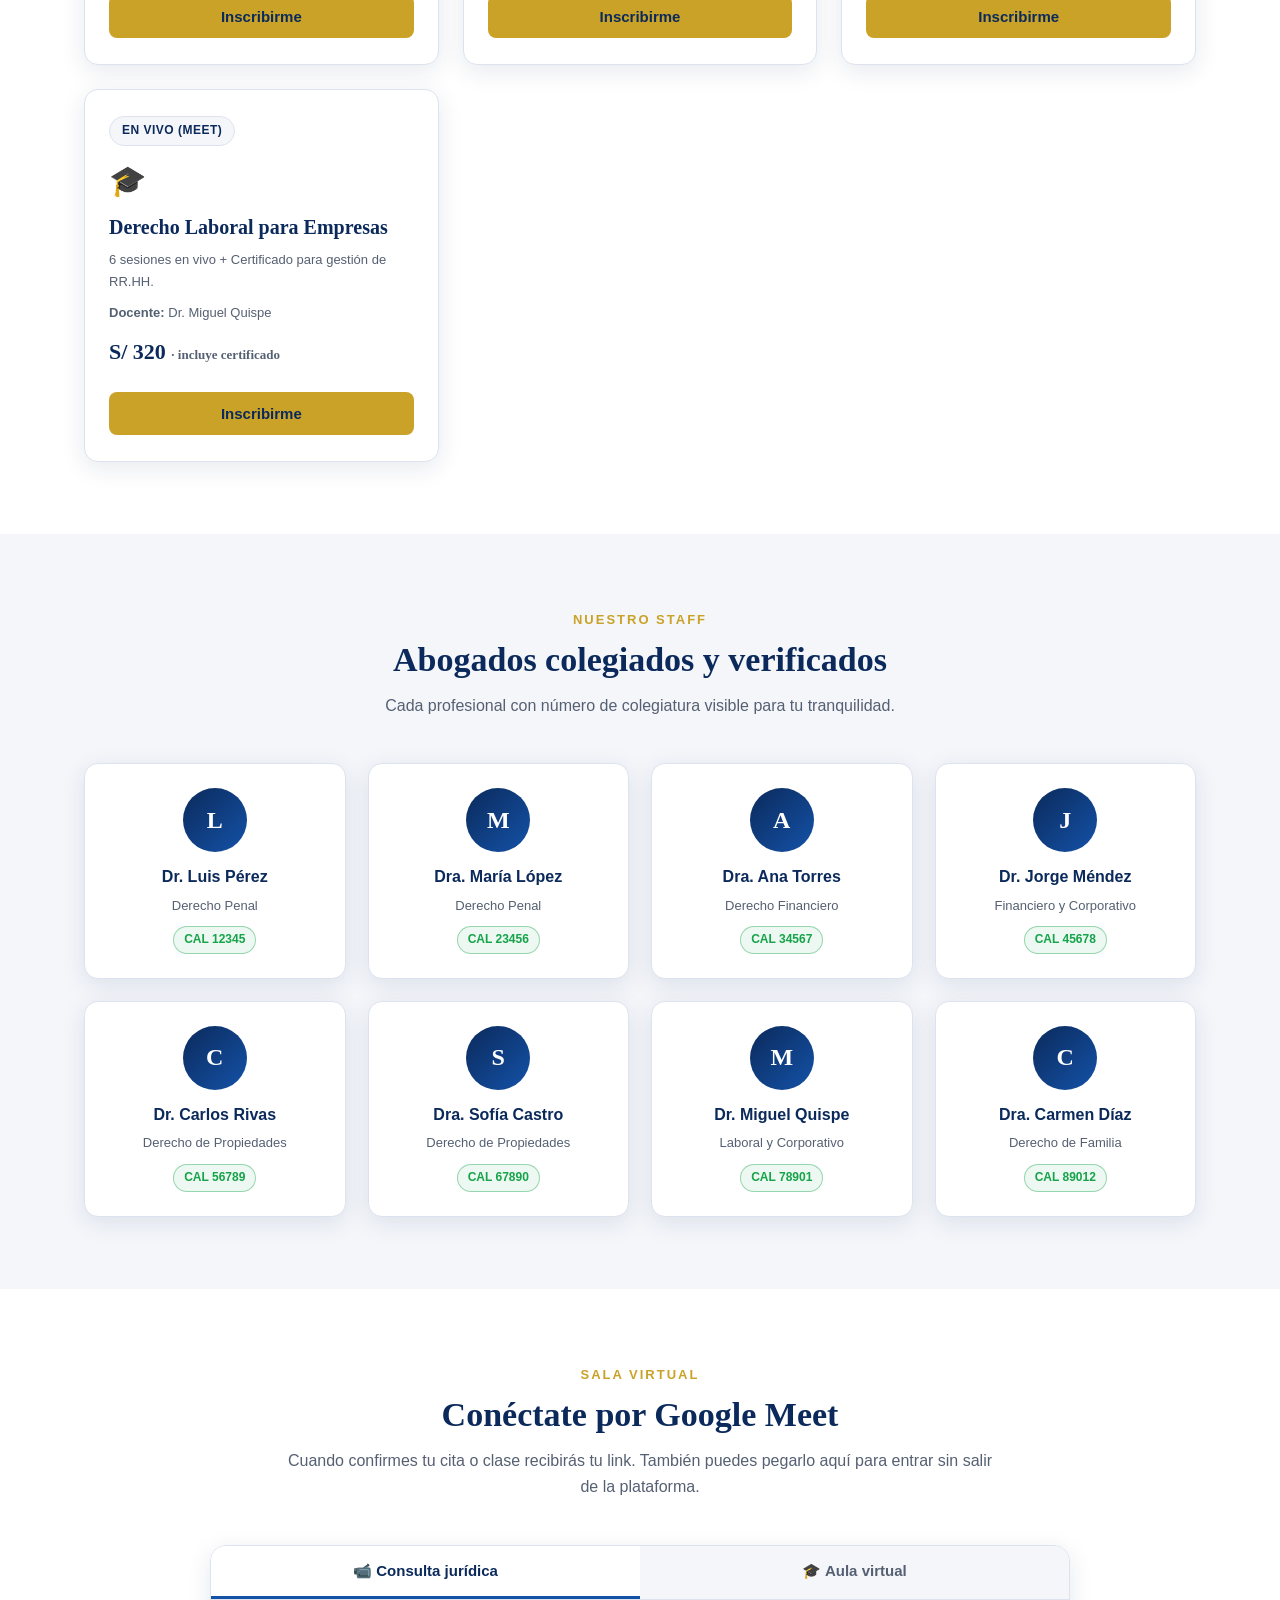
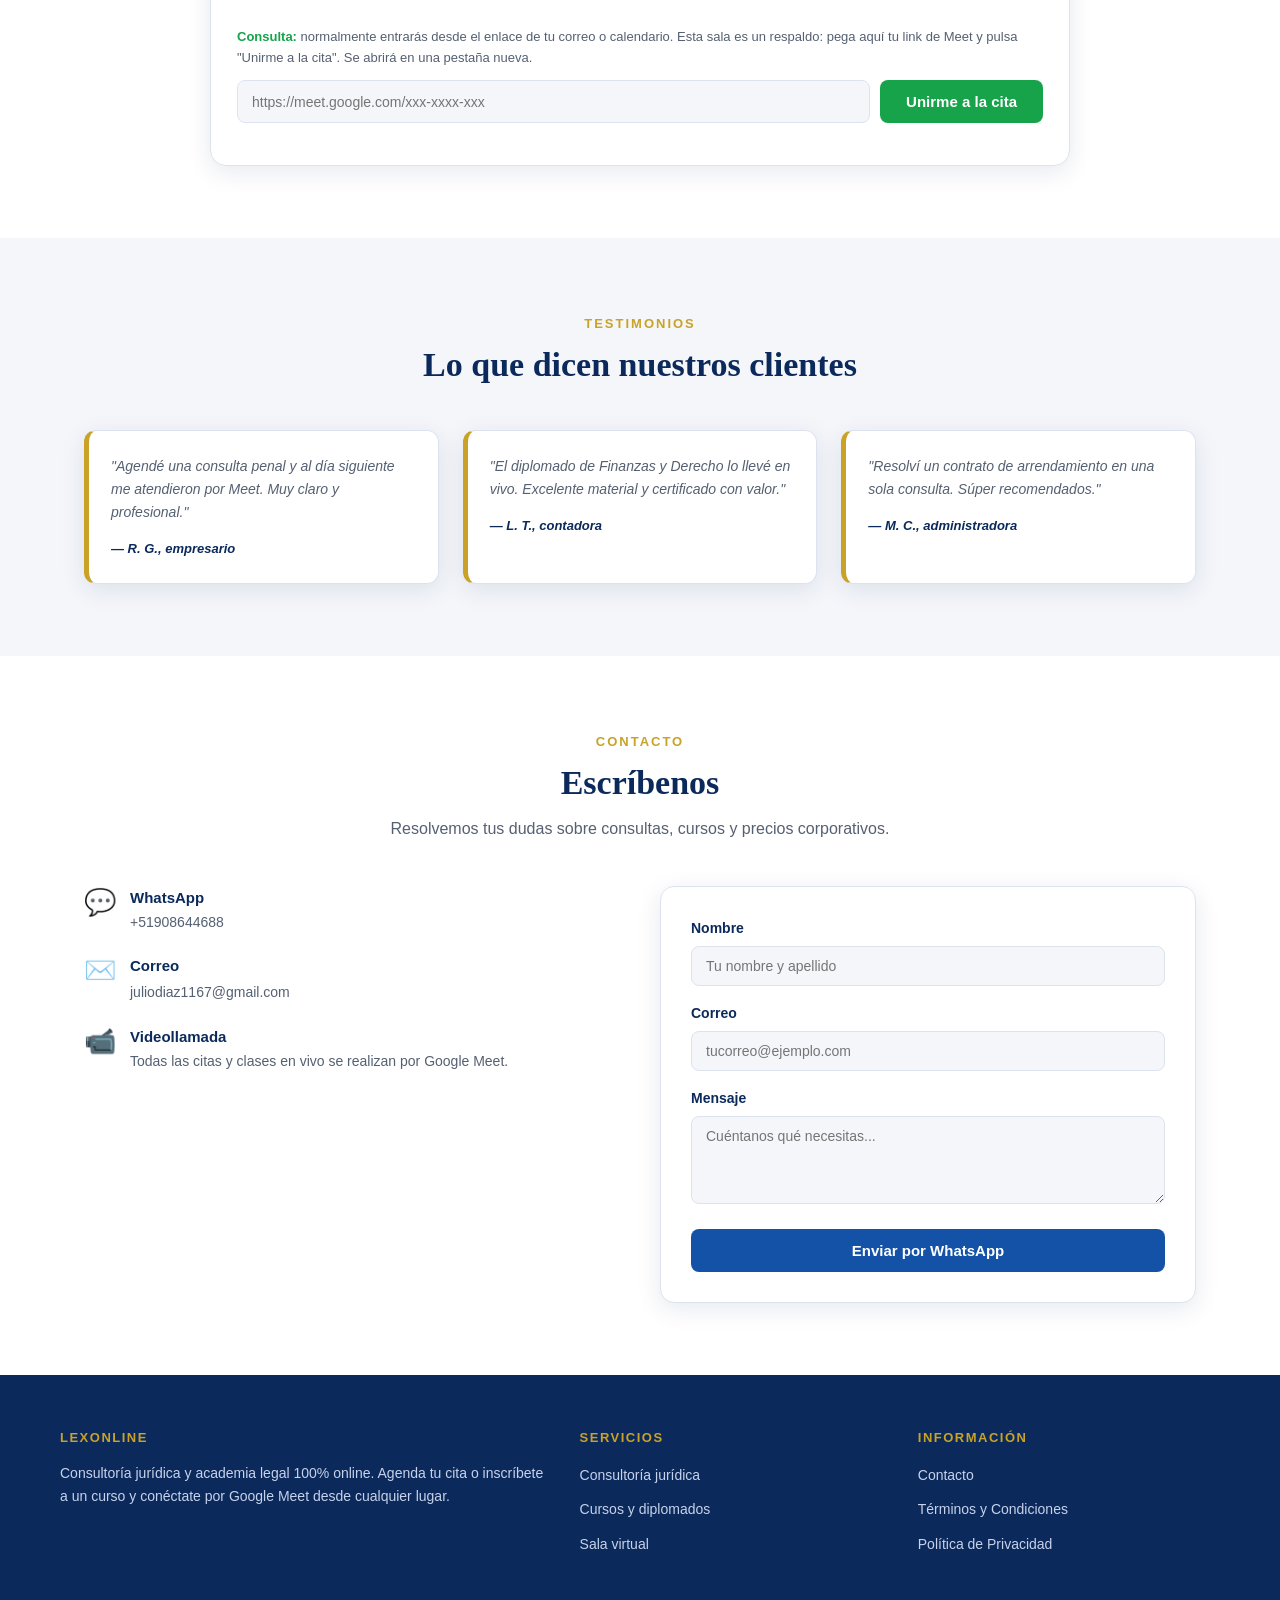
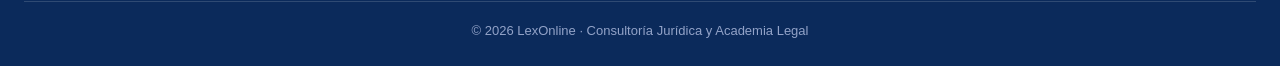
==== commit eabfa079: "Add files via upload" ====
--- a/index.html
+++ b/index.html
@@ -130,7 +130,7 @@
           </div>
 
           <div class="sala-panel activo" id="panel-consulta">
-            <p class="nota"><strong>Consulta:</strong> pega el link de Google Meet de tu cita y haz clic en "Unirme a la cita". La reunión se abrirá en una pestaña nueva.</p>
+            <p class="nota"><strong>Consulta:</strong> normalmente entrarás desde el enlace de tu correo o calendario. Esta sala es un respaldo: pega aquí tu link de Meet y pulsa "Unirme a la cita". Se abrirá en una pestaña nueva.</p>
             <div class="sala-controls">
               <input type="text" id="link-consulta" placeholder="https://meet.google.com/xxx-xxxx-xxx">
               <button class="btn btn-verde" onclick="unirseConsulta()">Unirme a la cita</button>
@@ -138,7 +138,7 @@
           </div>
 
           <div class="sala-panel" id="panel-aula">
-            <p class="nota"><strong>Aula virtual:</strong> pega el link de tu clase en vivo y haz clic en "Ingresar a la clase". La reunión se abrirá en una pestaña nueva.</p>
+            <p class="nota"><strong>Aula virtual:</strong> el enlace de tus clases en vivo llega a tu correo con recordatorio. Como respaldo, pega aquí tu link de clase y pulsa "Ingresar". Se abrirá en una pestaña nueva.</p>
             <div class="sala-controls">
               <input type="text" id="link-curso" placeholder="https://meet.google.com/xxx-xxxx-xxx">
               <button class="btn btn-verde" onclick="unirseCurso()">Ingresar a la clase</button>
@@ -341,6 +341,38 @@
     </div>
   </div>
 
+  <!-- Cal.com: emergente de agendamiento al hacer clic en [data-cal-link] -->
+  <script type="text/javascript">
+    (function (C, A, L) {
+      let p = function (a, ar) { a.q.push(ar); };
+      let d = C.document;
+      C.Cal = C.Cal || function () {
+        let cal = C.Cal;
+        let ar = arguments;
+        if (!cal.loaded) {
+          cal.ns = {};
+          cal.q = cal.q || [];
+          d.head.appendChild(d.createElement("script")).src = A;
+          cal.loaded = true;
+        }
+        if (ar[0] === L) {
+          const api = function () { p(api, arguments); };
+          const namespace = ar[1];
+          api.q = api.q || [];
+          if (typeof namespace === "string") {
+            cal.ns[namespace] = cal.ns[namespace] || api;
+            p(cal.ns[namespace], ar);
+            p(cal, ["initNamespace", namespace]);
+          } else p(cal, ar);
+          return;
+        }
+        p(cal, ar);
+      };
+    })(window, "https://app.cal.com/embed/embed.js", "init");
+    Cal("init");
+    Cal("ui", { "theme": "light", "styles": { "branding": { "brandColor": "#0B2A5B" } }, "hideEventTypeDetails": false, "layout": "month_view" });
+  </script>
+
   <script src="js/datos.js"></script>
   <script src="js/main.js"></script>
 </body>
--- a/css/estilos.css
+++ b/css/estilos.css
@@ -58,7 +58,15 @@
 
 .brand { display: flex; align-items: center; gap: 10px; text-decoration: none; color: var(--blanco); }
 
-.brand .logo-svg { width: 40px; height: 40px; flex-shrink: 0; }
+.brand .logo-img {
+  width: 44px;
+  height: 44px;
+  border-radius: 50%;
+  object-fit: cover;
+  border: 2px solid var(--dorado);
+  background: var(--blanco);
+  flex-shrink: 0;
+}
 
 .brand-name { font-weight: 700; font-size: 18px; letter-spacing: 0.3px; }
 .brand-name span { display: block; font-size: 11px; color: var(--dorado); letter-spacing: 2px; text-transform: uppercase; font-weight: 600; }
@@ -138,6 +146,37 @@
 }
 
 .hero .contenedor { position: relative; z-index: 1; }
+
+/* Hero en dos columnas: texto + flyer */
+.hero-grid {
+  display: grid;
+  grid-template-columns: 1.15fr 0.85fr;
+  gap: 48px;
+  align-items: center;
+}
+
+.hero-texto { text-align: left; }
+
+.hero-texto h1 { max-width: 640px; margin: 0; }
+
+.hero-texto p { margin-left: 0; }
+
+.hero-texto .acciones,
+.hero-texto .confianza { justify-content: flex-start; }
+
+.hero-visual {
+  margin: 0;
+  display: flex;
+  justify-content: center;
+}
+
+.hero-visual img {
+  width: 100%;
+  max-width: 360px;
+  border-radius: 18px;
+  border: 4px solid var(--dorado);
+  box-shadow: 0 24px 60px rgba(0, 0, 0, 0.45);
+}
 
 .badge {
   display: inline-block;
@@ -355,8 +394,6 @@
 
 .sala-panel .nota { font-size: 13px; color: var(--texto-suave); margin-bottom: 12px; }
 .sala-panel .nota strong { color: var(--verde); }
-
-.meet-frame { width: 100%; height: 460px; border: 1px solid var(--borde); border-radius: 10px; background: #0B1220; }
 
 /* ---------- Staff ---------- */
 .grid-staff { display: grid; grid-template-columns: repeat(4, 1fr); gap: 22px; }
@@ -567,6 +604,8 @@
   .grid-contacto { grid-template-columns: 1fr; }
   .footer-inner { grid-template-columns: 1fr 1fr; }
   .hero h1 { font-size: 36px; }
+  .hero-grid { gap: 36px; }
+  .hero-visual img { max-width: 300px; }
 }
 
 @media (max-width: 720px) {
@@ -582,9 +621,13 @@
   .hamburger { display: block; }
   .hero { padding: 60px 20px 56px; }
   .hero h1 { font-size: 30px; }
+  .hero-grid { grid-template-columns: 1fr; gap: 32px; }
+  .hero-texto { text-align: center; }
+  .hero-texto p { margin-left: auto; margin-right: auto; }
+  .hero-texto .acciones,
+  .hero-texto .confianza { justify-content: center; }
   .pasos, .grid-cards, .grid-staff, .grid-testimonios, .stats-inner { grid-template-columns: 1fr; }
   .footer-inner { grid-template-columns: 1fr; }
-  .meet-frame { height: 300px; }
   .whatsapp-float .burbuja { display: block; }
   .whatsapp-float .icono { width: 50px; height: 50px; font-size: 24px; }
   .stats-inner { text-align: left; }
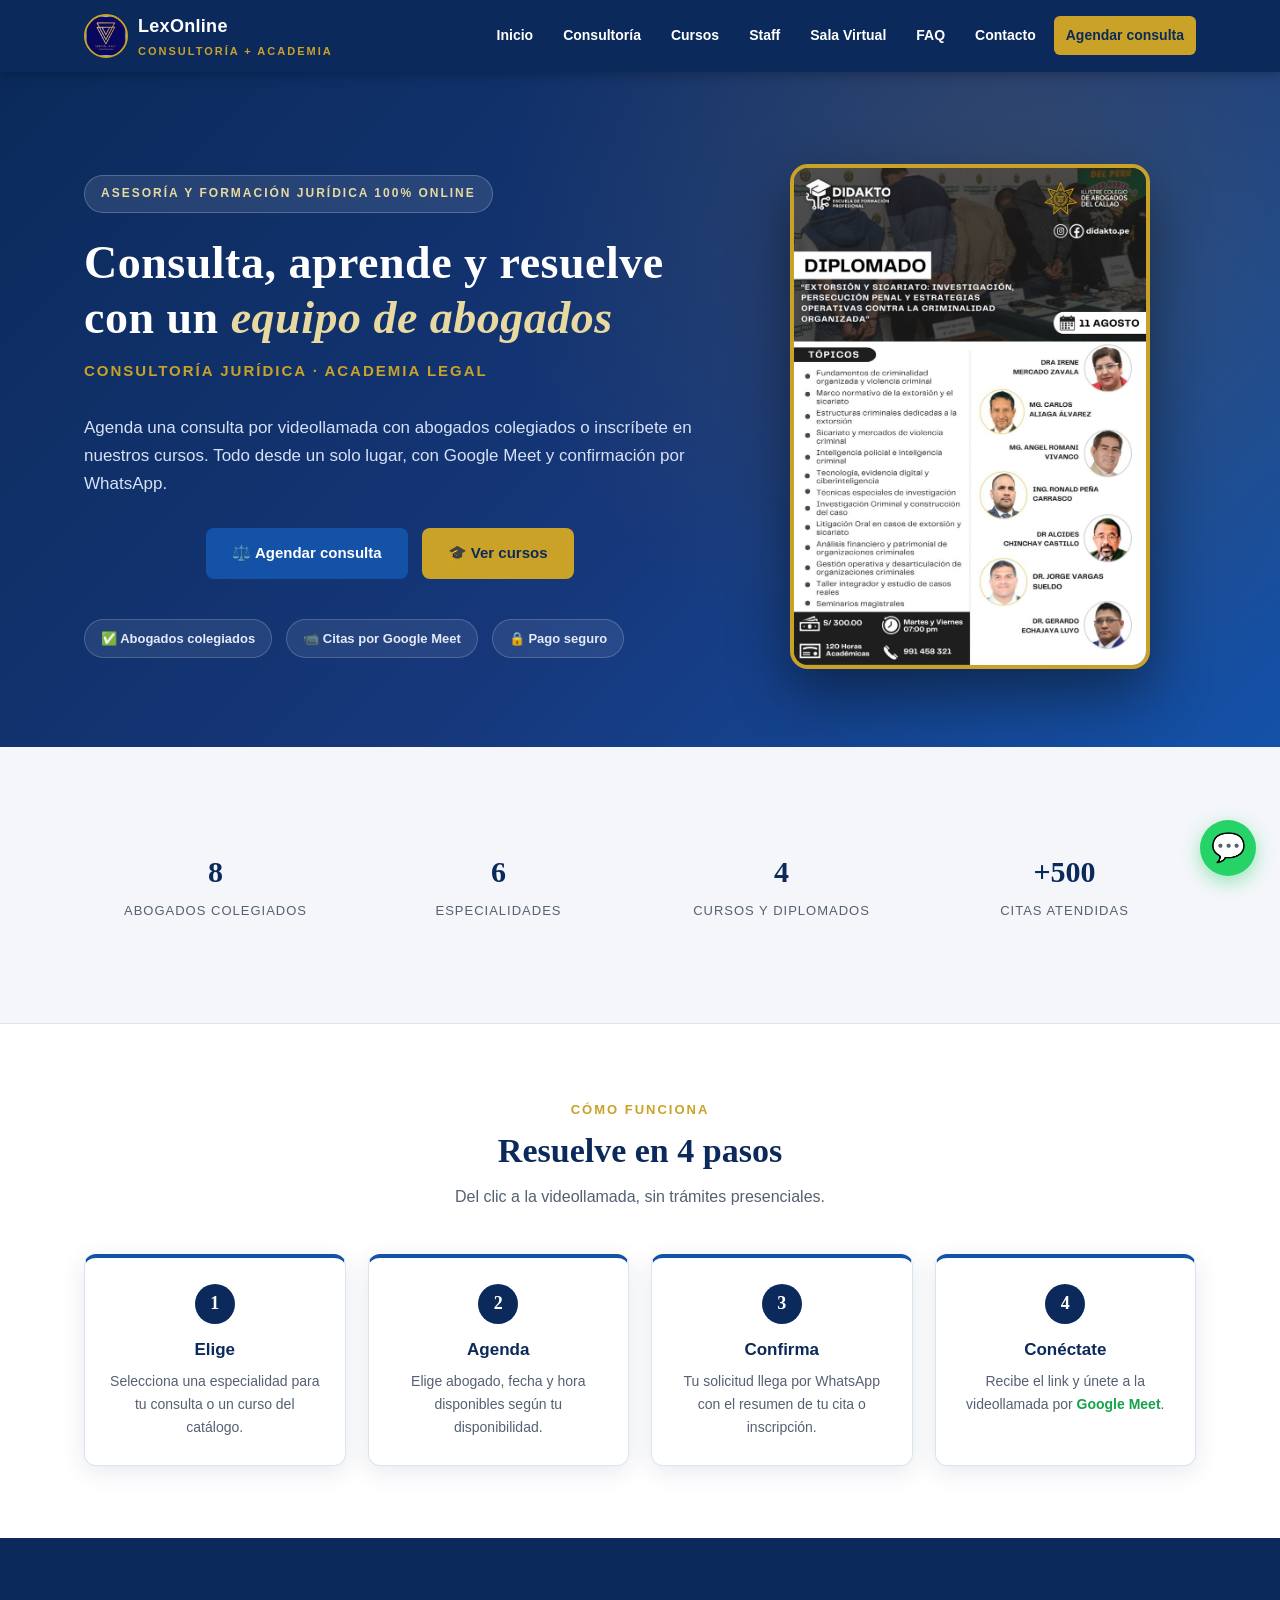
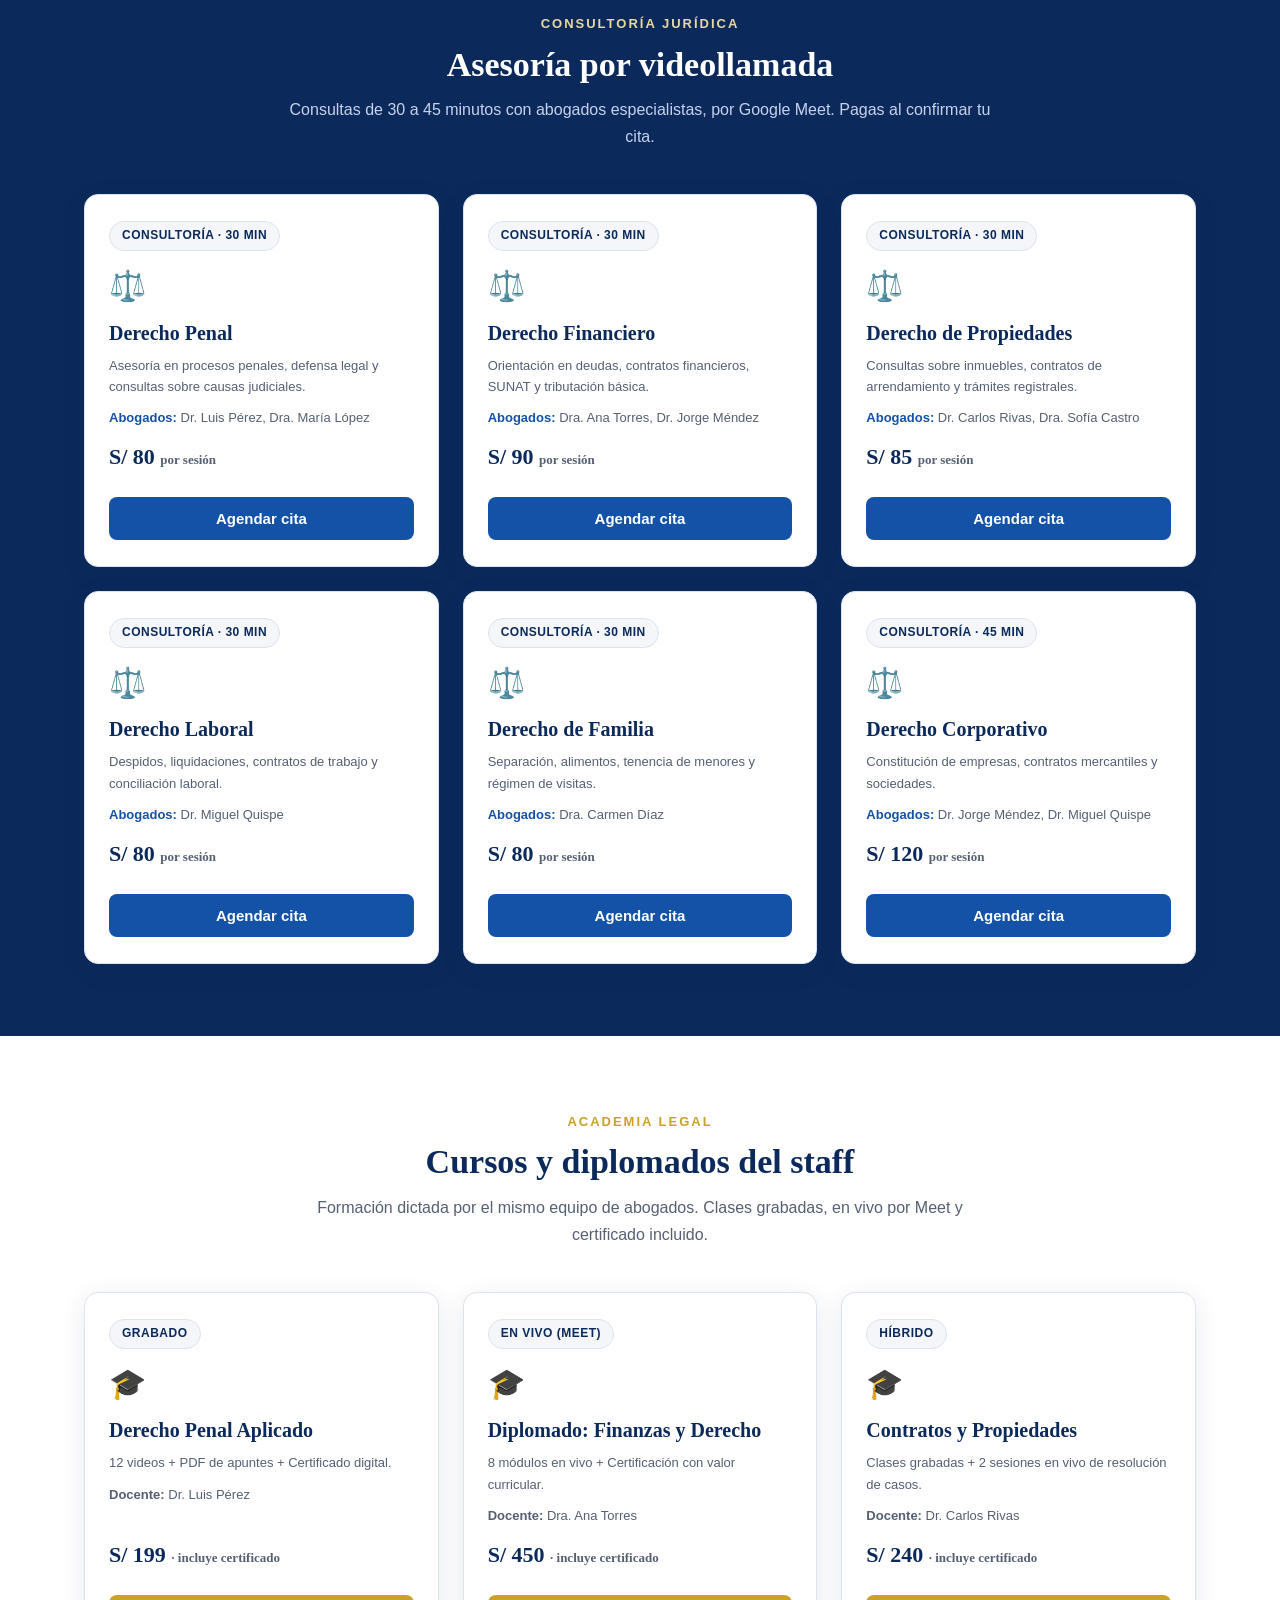
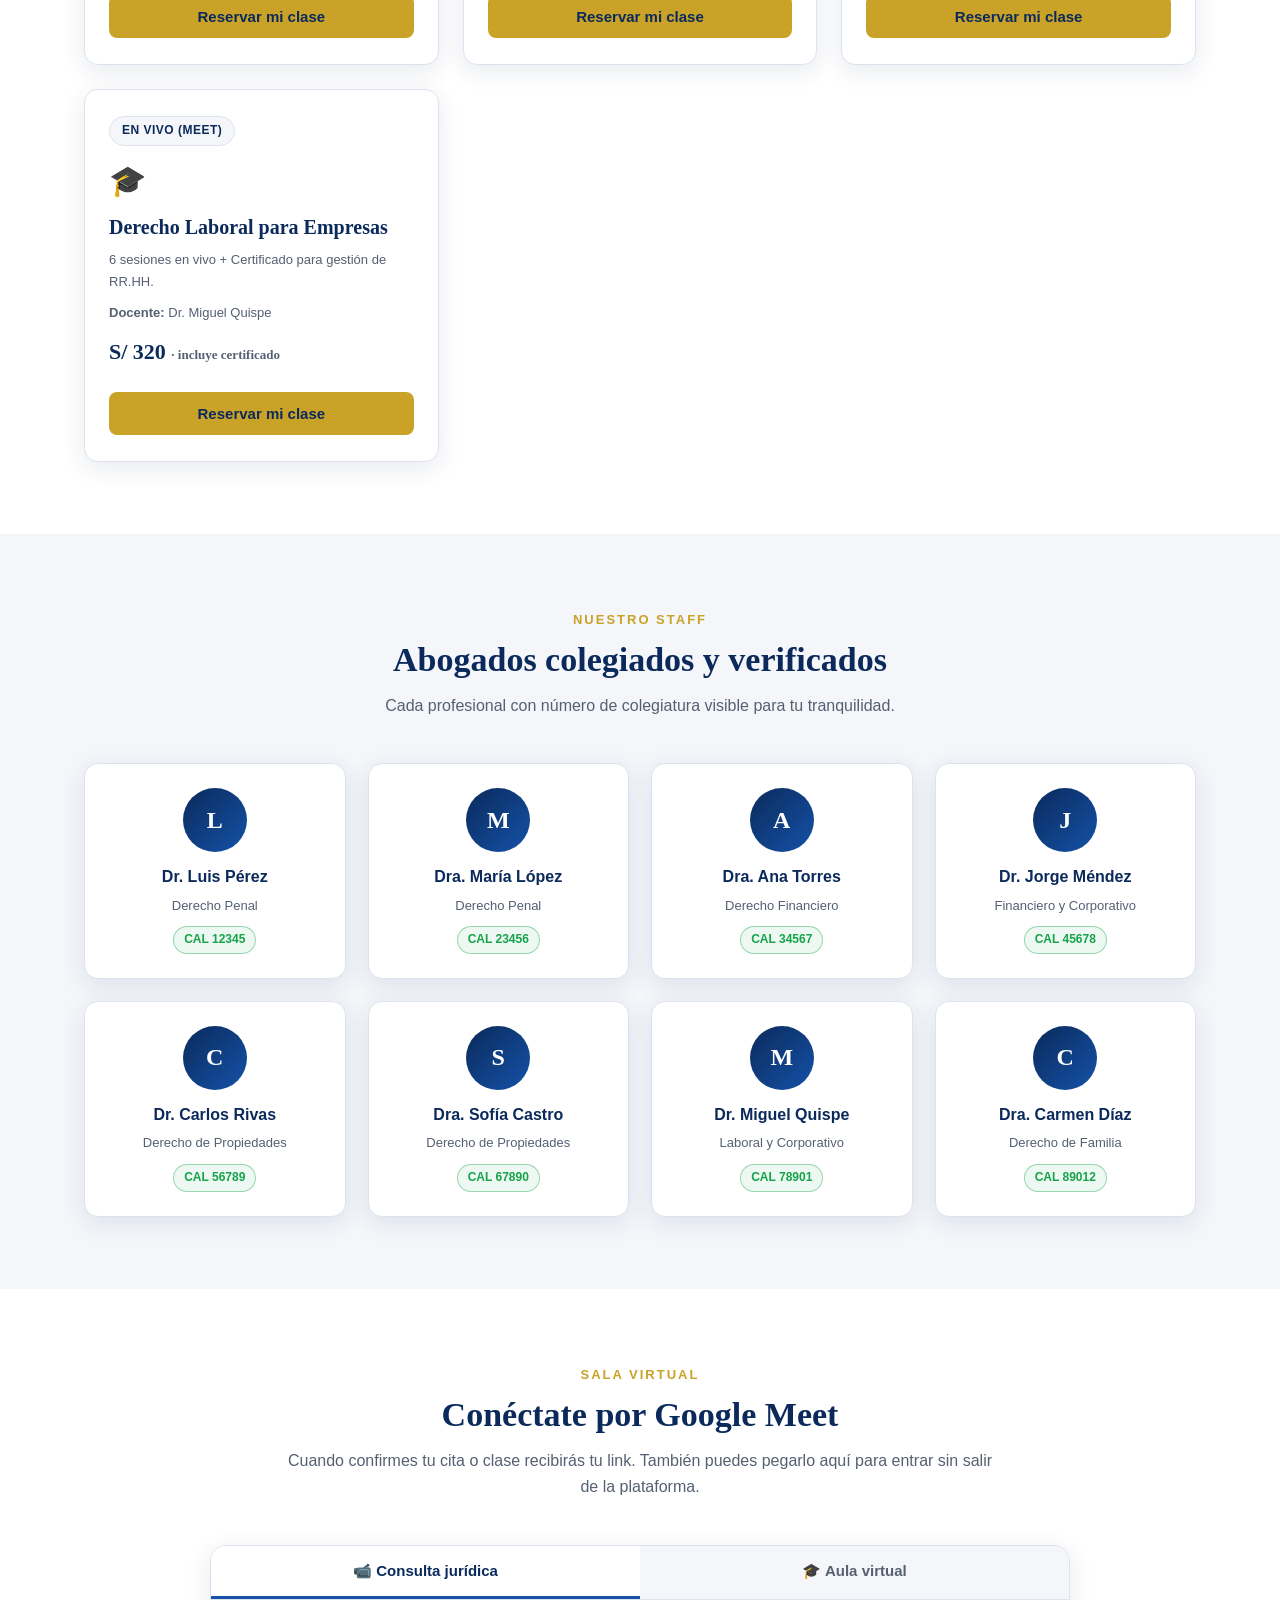
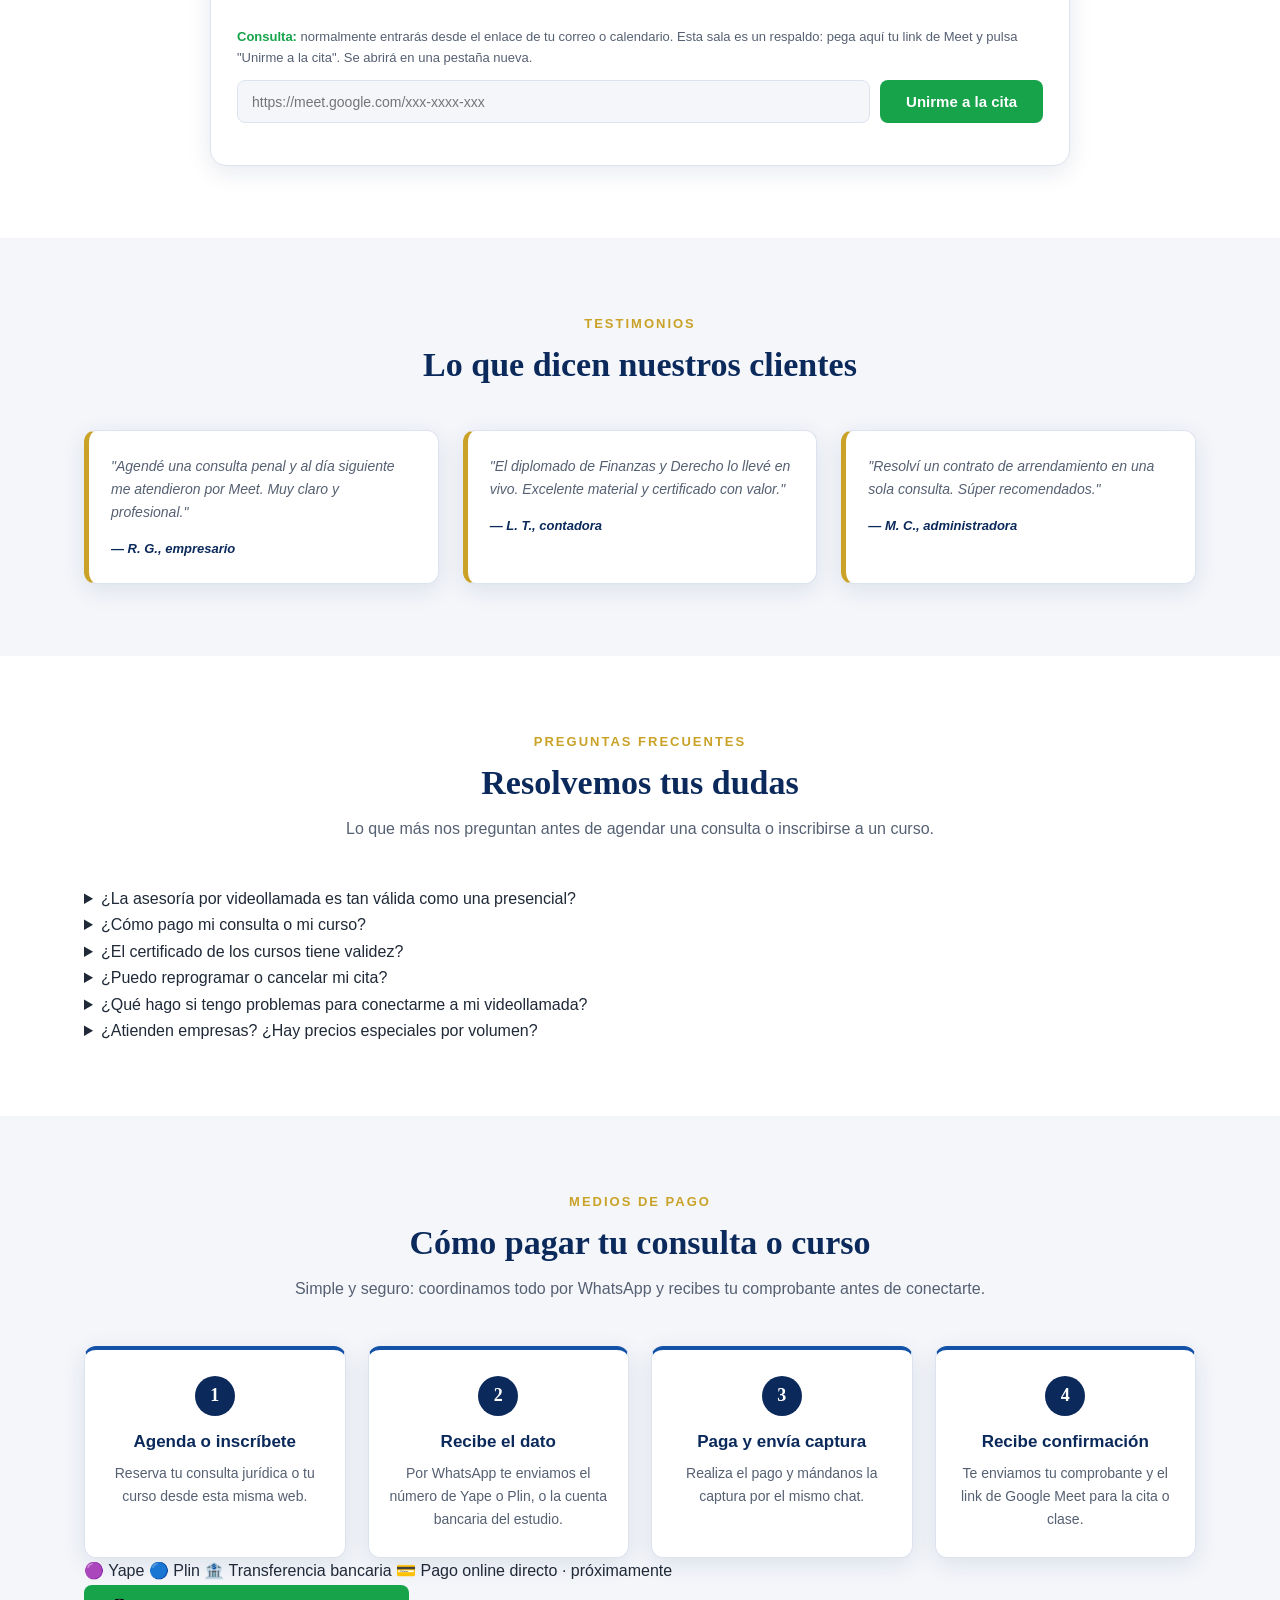
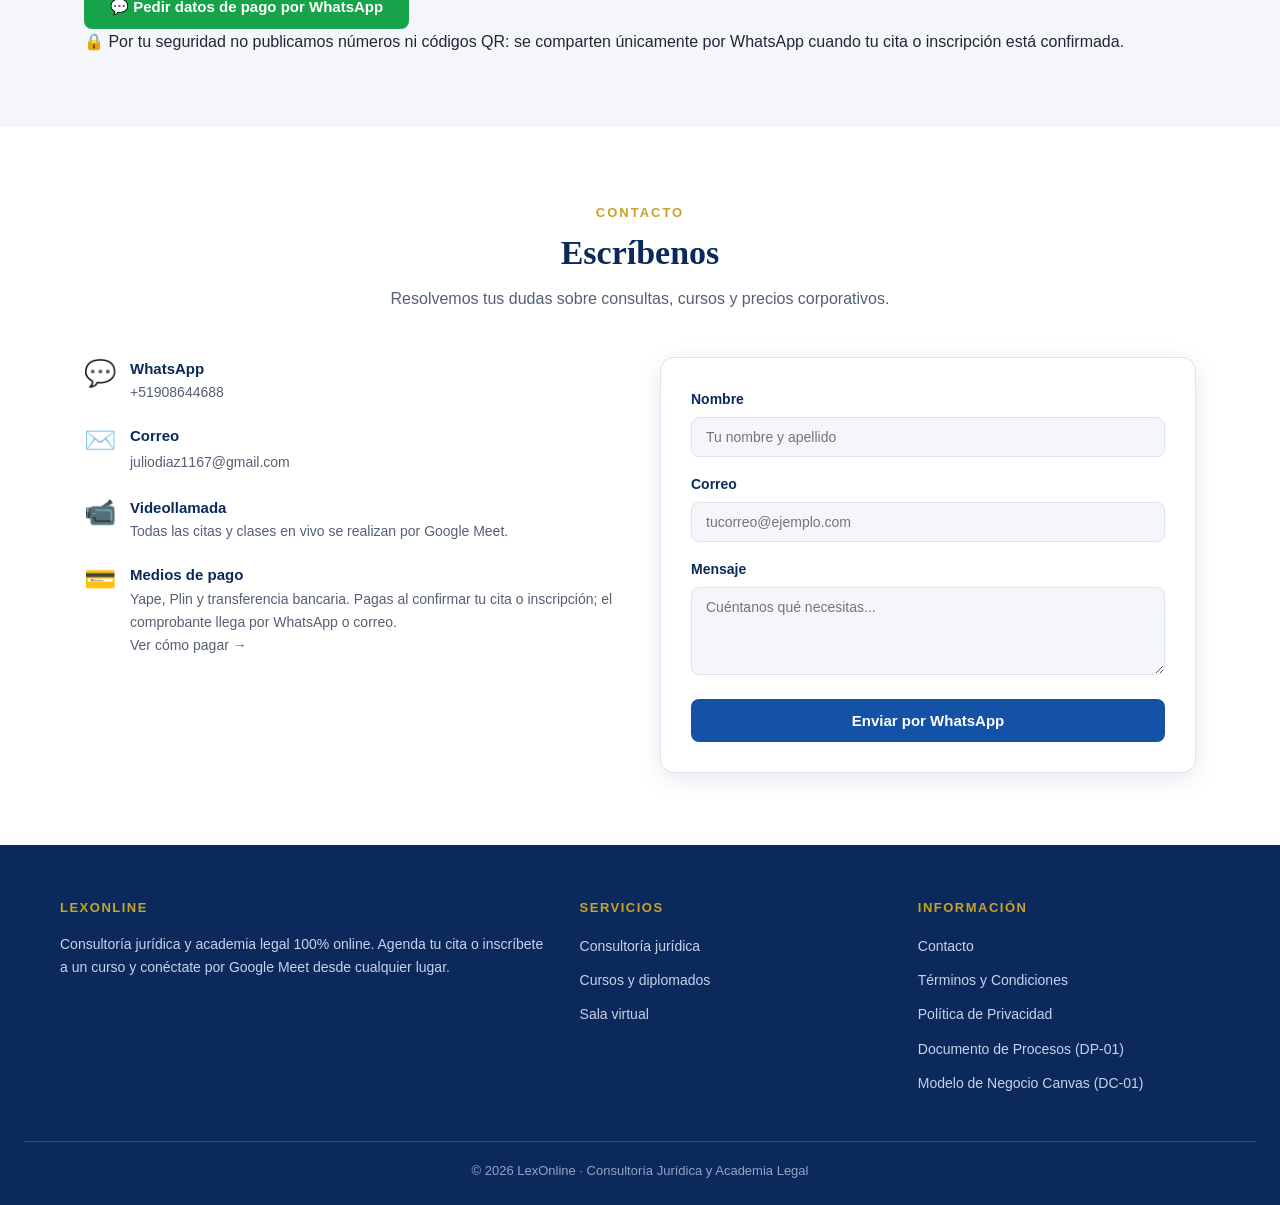
==== commit e5969872: "Add files via upload" ====
--- a/index.html
+++ b/index.html
@@ -26,6 +26,7 @@
         <a href="#cursos">Cursos</a>
         <a href="#staff">Staff</a>
         <a href="#sala">Sala Virtual</a>
+        <a href="#faq">FAQ</a>
         <a href="#contacto">Contacto</a>
         <a class="btn-cta" href="#consultoria">Agendar consulta</a>
       </nav>
@@ -171,6 +172,79 @@
       </div>
     </section>
 
+    <section id="faq">
+      <div class="contenedor">
+        <div class="encabezado-seccion">
+          <span class="etiqueta">Preguntas frecuentes</span>
+          <h2>Resolvemos tus dudas</h2>
+          <p>Lo que más nos preguntan antes de agendar una consulta o inscribirse a un curso.</p>
+        </div>
+
+        <div class="faq">
+          <details>
+            <summary>¿La asesoría por videollamada es tan válida como una presencial?</summary>
+            <p class="faq-respuesta">Sí. Recibes orientación profesional de abogados colegiados, con su número de colegiatura visible en la sección Staff, con la misma seriedad que una consulta presencial pero sin desplazarte. La sesión es privada y la información que compartes está protegida por el secreto profesional.</p>
+          </details>
+
+          <details>
+            <summary>¿Cómo pago mi consulta o mi curso?</summary>
+            <p class="faq-respuesta">Al confirmar tu cita o inscripción coordinamos el pago por WhatsApp o correo. Aceptamos Yape, Plin y transferencia bancaria. Siempre recibirás tu comprobante antes de la sesión o del acceso al curso. Consulta el paso a paso en la sección <a href="#pagos">Cómo pagar</a>.</p>
+          </details>
+
+          <details>
+            <summary>¿El certificado de los cursos tiene validez?</summary>
+            <p class="faq-respuesta">Todos los programas de la Academia Legal incluyen certificado digital con tu nombre, las horas y el contenido desarrollado; los diplomados en vivo incluyen certificación con valor curricular.</p>
+          </details>
+
+          <details>
+            <summary>¿Puedo reprogramar o cancelar mi cita?</summary>
+            <p class="faq-respuesta">Sí. Avísanos por WhatsApp al menos 24 horas antes y reprogramamos sin costo. Los cambios fuera de ese plazo se evalúan caso por caso según la disponibilidad del abogado.</p>
+          </details>
+
+          <details>
+            <summary>¿Qué hago si tengo problemas para conectarme a mi videollamada?</summary>
+            <p class="faq-respuesta">Usa la sección Sala Virtual de esta misma página: pega tu enlace de Google Meet en la pestaña "Consulta jurídica" o "Aula virtual" y entra directo desde ahí. Si el problema continúa, escríbenos por WhatsApp y te reenviamos el enlace.</p>
+          </details>
+
+          <details>
+            <summary>¿Atienden empresas? ¿Hay precios especiales por volumen?</summary>
+            <p class="faq-respuesta">Sí. Además de las especialidades de Derecho Financiero (S/ 90) y Derecho Corporativo (S/ 120), ofrecemos tarifas corporativas para equipos: formación laboral para RR.HH., paquetes mensuales de consultas y convenios a medida. Escríbenos por WhatsApp contándonos tu necesidad y te enviamos una propuesta.</p>
+          </details>
+        </div>
+      </div>
+    </section>
+
+    <section id="pagos" class="seccion-gris">
+      <div class="contenedor">
+        <div class="encabezado-seccion">
+          <span class="etiqueta">Medios de pago</span>
+          <h2>Cómo pagar tu consulta o curso</h2>
+          <p>Simple y seguro: coordinamos todo por WhatsApp y recibes tu comprobante antes de conectarte.</p>
+        </div>
+
+        <div class="pasos">
+          <article class="paso"><div class="num">1</div><h4>Agenda o inscríbete</h4><p>Reserva tu consulta jurídica o tu curso desde esta misma web.</p></article>
+          <article class="paso"><div class="num">2</div><h4>Recibe el dato</h4><p>Por WhatsApp te enviamos el número de Yape o Plin, o la cuenta bancaria del estudio.</p></article>
+          <article class="paso"><div class="num">3</div><h4>Paga y envía captura</h4><p>Realiza el pago y mándanos la captura por el mismo chat.</p></article>
+          <article class="paso"><div class="num">4</div><h4>Recibe confirmación</h4><p>Te enviamos tu comprobante y el link de Google Meet para la cita o clase.</p></article>
+        </div>
+
+        <div class="pagos-badges">
+          <span class="medio-pago medio-yape">🟣 Yape</span>
+          <span class="medio-pago medio-plin">🔵 Plin</span>
+          <span class="medio-pago medio-transferencia">🏦 Transferencia bancaria</span>
+          <span class="medio-pago medio-online" id="badge-online">💳 Pago online directo · próximamente</span>
+        </div>
+
+        <div class="pagos-cta">
+          <button class="btn btn-verde" onclick="pedirDatosPago()">💬 Pedir datos de pago por WhatsApp</button>
+          <p class="nota-seguridad">🔒 Por tu seguridad no publicamos números ni códigos QR: se comparten únicamente por WhatsApp cuando tu cita o inscripción está confirmada.</p>
+        </div>
+
+        <div id="enlaces-pagos" class="grid-enlaces-pagos"></div>
+      </div>
+    </section>
+
     <section id="contacto">
       <div class="contenedor">
         <div class="encabezado-seccion">
@@ -201,6 +275,13 @@
                 <p>Todas las citas y clases en vivo se realizan por Google Meet.</p>
               </div>
             </div>
+            <div class="dato">
+              <span class="icono">💳</span>
+              <div>
+                <h4>Medios de pago</h4>
+                <p>Yape, Plin y transferencia bancaria. Pagas al confirmar tu cita o inscripción; el comprobante llega por WhatsApp o correo.<br><a class="enlace-interno" href="#pagos">Ver cómo pagar →</a></p>
+              </div>
+            </div>
           </div>
 
           <form class="formulario" onsubmit="event.preventDefault(); enviarContacto();">
@@ -244,6 +325,8 @@
           <li><a href="#contacto">Contacto</a></li>
           <li><a href="#" onclick="event.preventDefault(); document.getElementById('modal-aviso-legal').classList.add('abierto'); document.body.style.overflow='hidden';">Términos y Condiciones</a></li>
           <li><a href="#" onclick="event.preventDefault(); document.getElementById('modal-privacidad').classList.add('abierto'); document.body.style.overflow='hidden';">Política de Privacidad</a></li>
+          <li><a href="docs/documento-procesos.html" target="_blank" rel="noopener">Documento de Procesos (DP-01)</a></li>
+          <li><a href="docs/documento-canvas.html" target="_blank" rel="noopener">Modelo de Negocio Canvas (DC-01)</a></li>
         </ul>
       </div>
     </div>
@@ -256,66 +339,6 @@
     <span class="burbuja">¿Necesitas ayuda?</span>
     <span class="icono">💬</span>
   </a>
-
-  <div class="modal" id="modal-consulta">
-    <div class="modal-contenido">
-      <div class="modal-cabecera">
-        <div>
-          <h3>Agendar consulta</h3>
-          <p><span class="txt-especialidad"></span> · <span class="txt-precio"></span></p>
-        </div>
-        <button class="cerrar" data-modal="consulta" aria-label="Cerrar">×</button>
-      </div>
-      <div class="campo">
-        <label for="consulta-abogado">Abogado</label>
-        <select class="select-abogado" id="consulta-abogado"></select>
-      </div>
-      <div class="campo">
-        <label for="consulta-fecha">Fecha</label>
-        <input type="date" class="input-fecha" id="consulta-fecha">
-      </div>
-      <div class="campo">
-        <label for="consulta-hora">Hora</label>
-        <input type="time" class="input-hora" id="consulta-hora">
-      </div>
-      <div class="campo">
-        <label for="consulta-nombre">Tu nombre</label>
-        <input type="text" class="input-nombre" id="consulta-nombre" placeholder="Nombre y apellido">
-      </div>
-      <div class="campo">
-        <label for="consulta-whatsapp">Tu WhatsApp (opcional)</label>
-        <input type="tel" class="input-whatsapp" id="consulta-whatsapp" placeholder="+51 999 999 999">
-      </div>
-      <button class="btn btn-verde" onclick="enviarConsulta()">Confirmar por WhatsApp</button>
-      <p class="aviso-legal">Al confirmar aceptas nuestros Términos y Condiciones. La confirmación de pago se coordina por WhatsApp.</p>
-    </div>
-  </div>
-
-  <div class="modal" id="modal-curso">
-    <div class="modal-contenido">
-      <div class="modal-cabecera">
-        <div>
-          <h3>Inscribirme al curso</h3>
-          <p><span class="txt-curso"></span> · <span class="txt-precio"></span></p>
-        </div>
-        <button class="cerrar" data-modal="curso" aria-label="Cerrar">×</button>
-      </div>
-      <div class="campo">
-        <label for="curso-nombre">Tu nombre</label>
-        <input type="text" class="input-nombre" id="curso-nombre" placeholder="Nombre y apellido">
-      </div>
-      <div class="campo">
-        <label for="curso-correo">Tu correo</label>
-        <input type="email" class="input-correo" id="curso-correo" placeholder="tucorreo@ejemplo.com">
-      </div>
-      <div class="campo">
-        <label for="curso-whatsapp">Tu WhatsApp</label>
-        <input type="tel" class="input-whatsapp" id="curso-whatsapp" placeholder="+51 999 999 999">
-      </div>
-      <button class="btn btn-verde" onclick="enviarCurso()">Inscribirme por WhatsApp</button>
-      <p class="aviso-legal">Recibirás el comprobante y el acceso al curso por tu correo o WhatsApp.</p>
-    </div>
-  </div>
 
   <div class="modal" id="modal-aviso-legal">
     <div class="modal-contenido">
@@ -370,7 +393,18 @@
       };
     })(window, "https://app.cal.com/embed/embed.js", "init");
     Cal("init");
-    Cal("ui", { "theme": "light", "styles": { "branding": { "brandColor": "#0B2A5B" } }, "hideEventTypeDetails": false, "layout": "month_view" });
+    Cal("ui", {
+      "theme": "light",
+      "styles": {
+        "branding": { "brandColor": "#38BDF8" },
+        "cssVarsPerTheme": {
+          "light": { "cal-brand": "#38BDF8" },
+          "dark": { "cal-brand": "#38BDF8" }
+        }
+      },
+      "hideEventTypeDetails": false,
+      "layout": "month_view"
+    });
   </script>
 
   <script src="js/datos.js"></script>
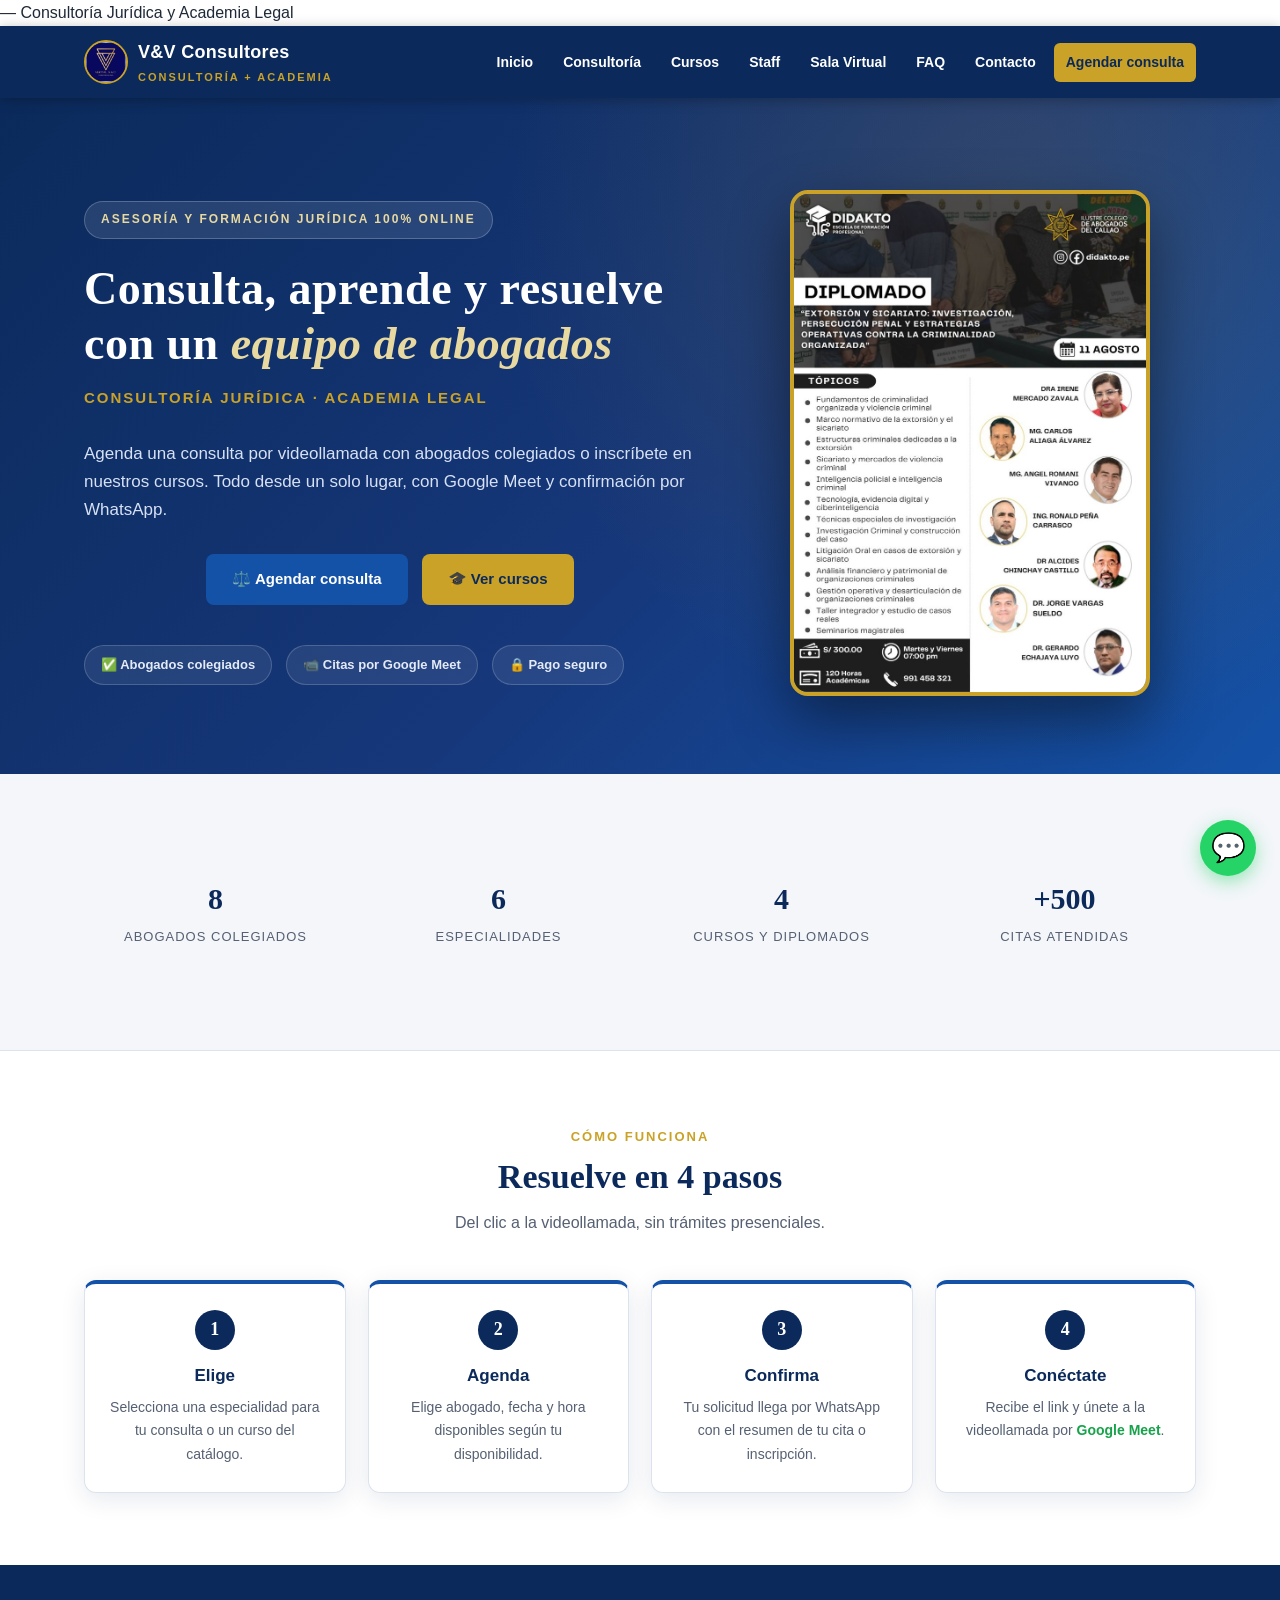
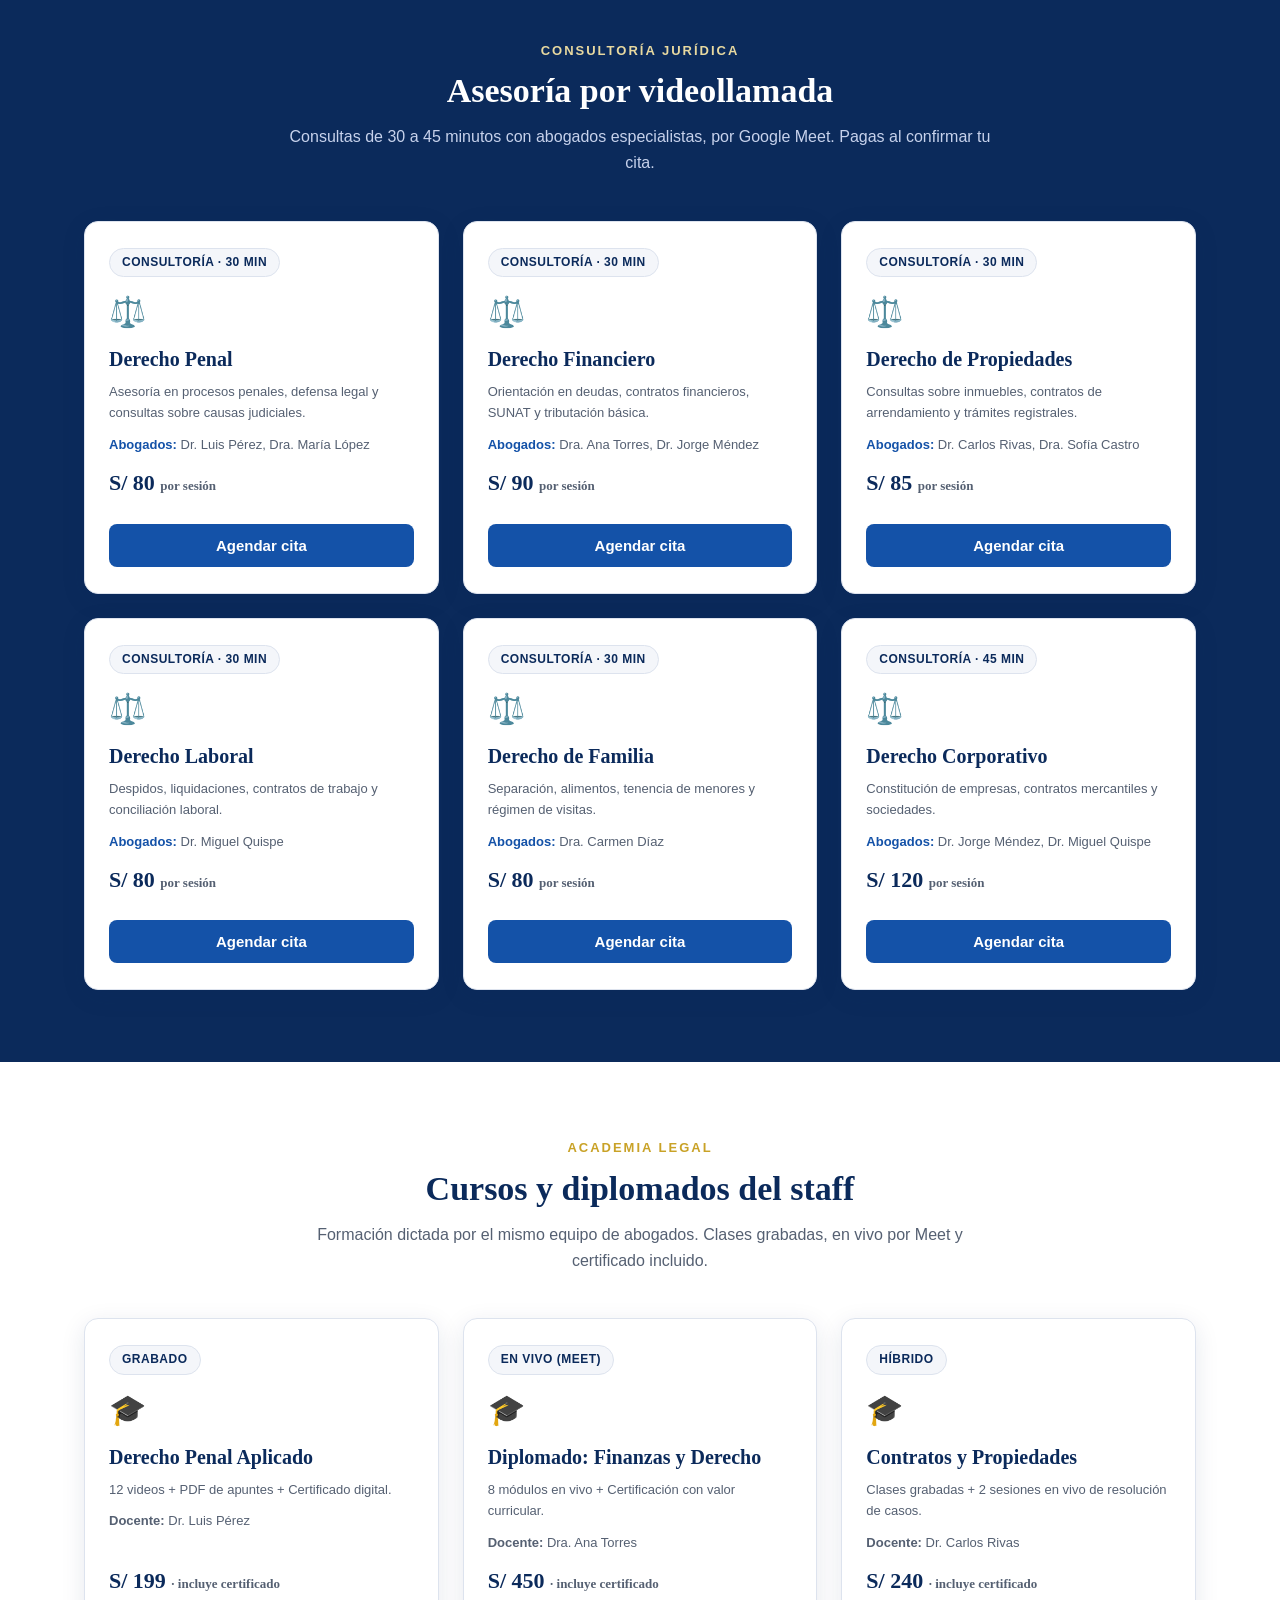
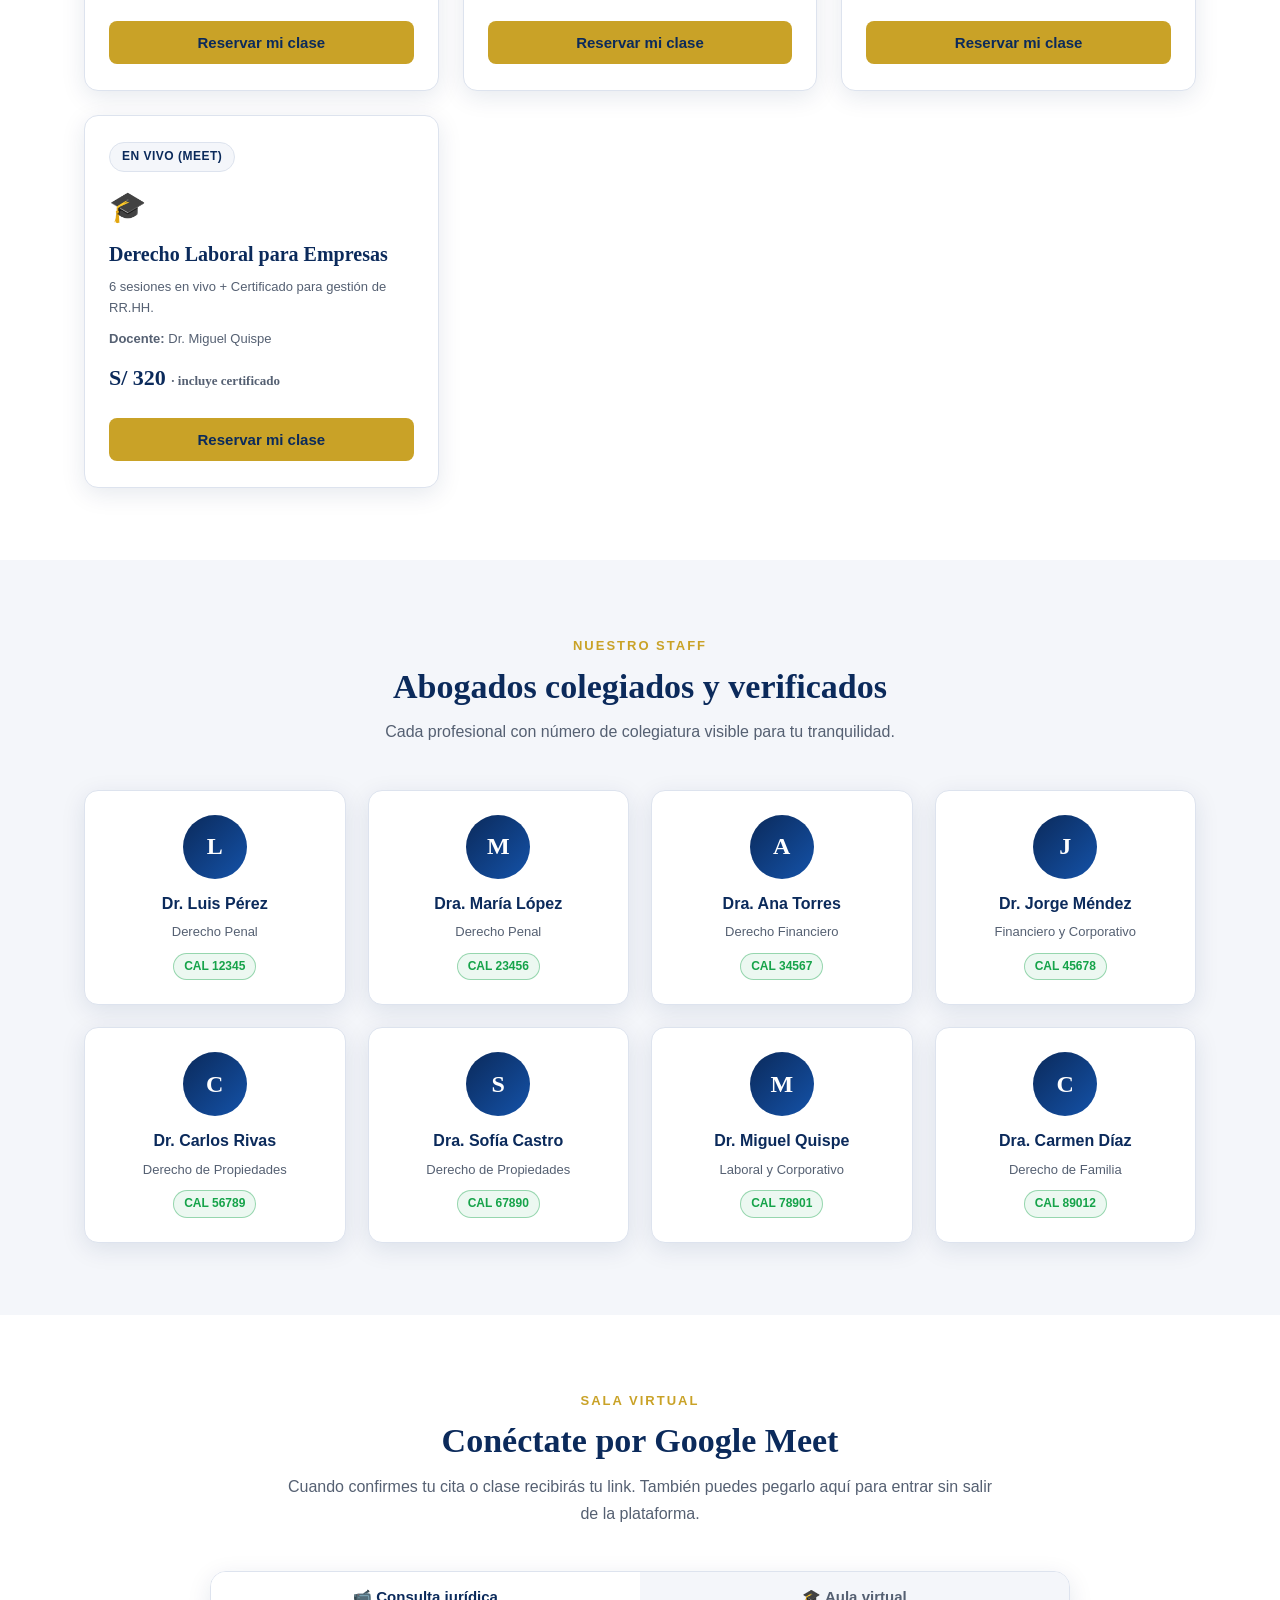
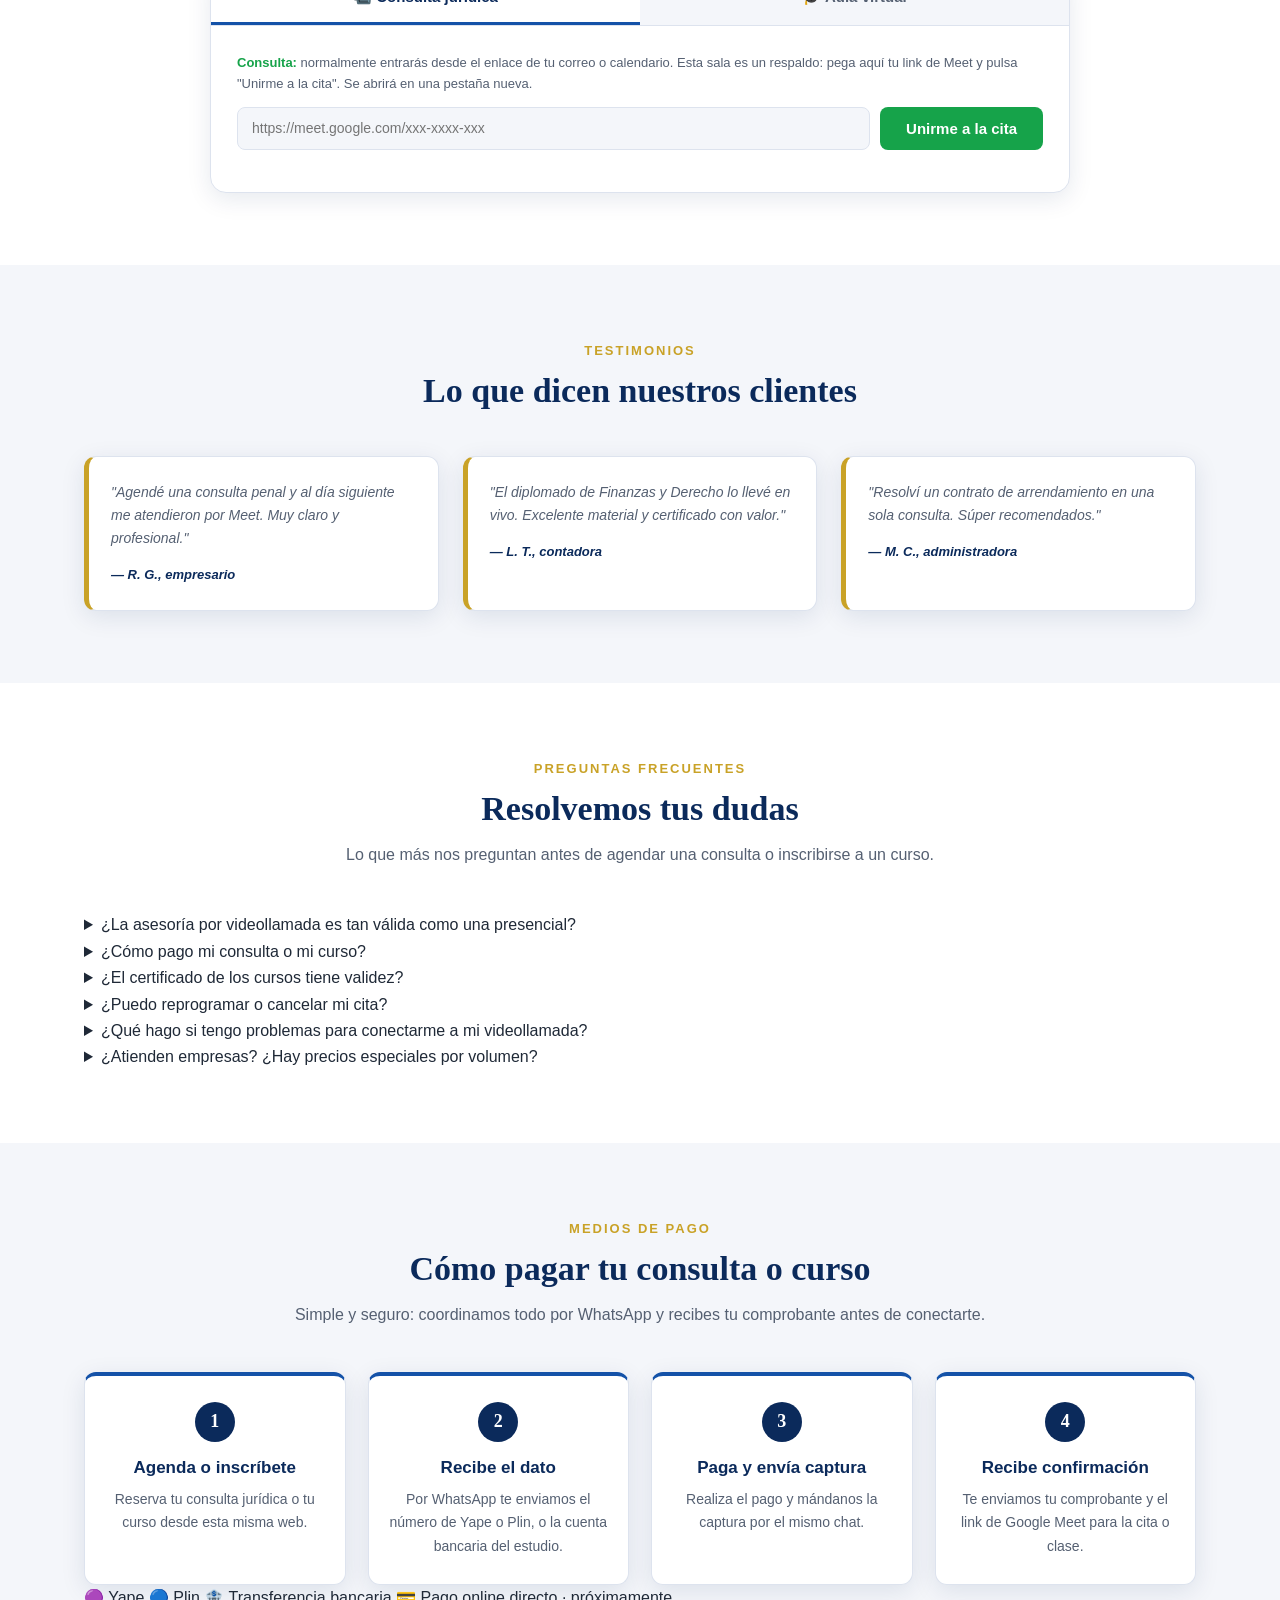
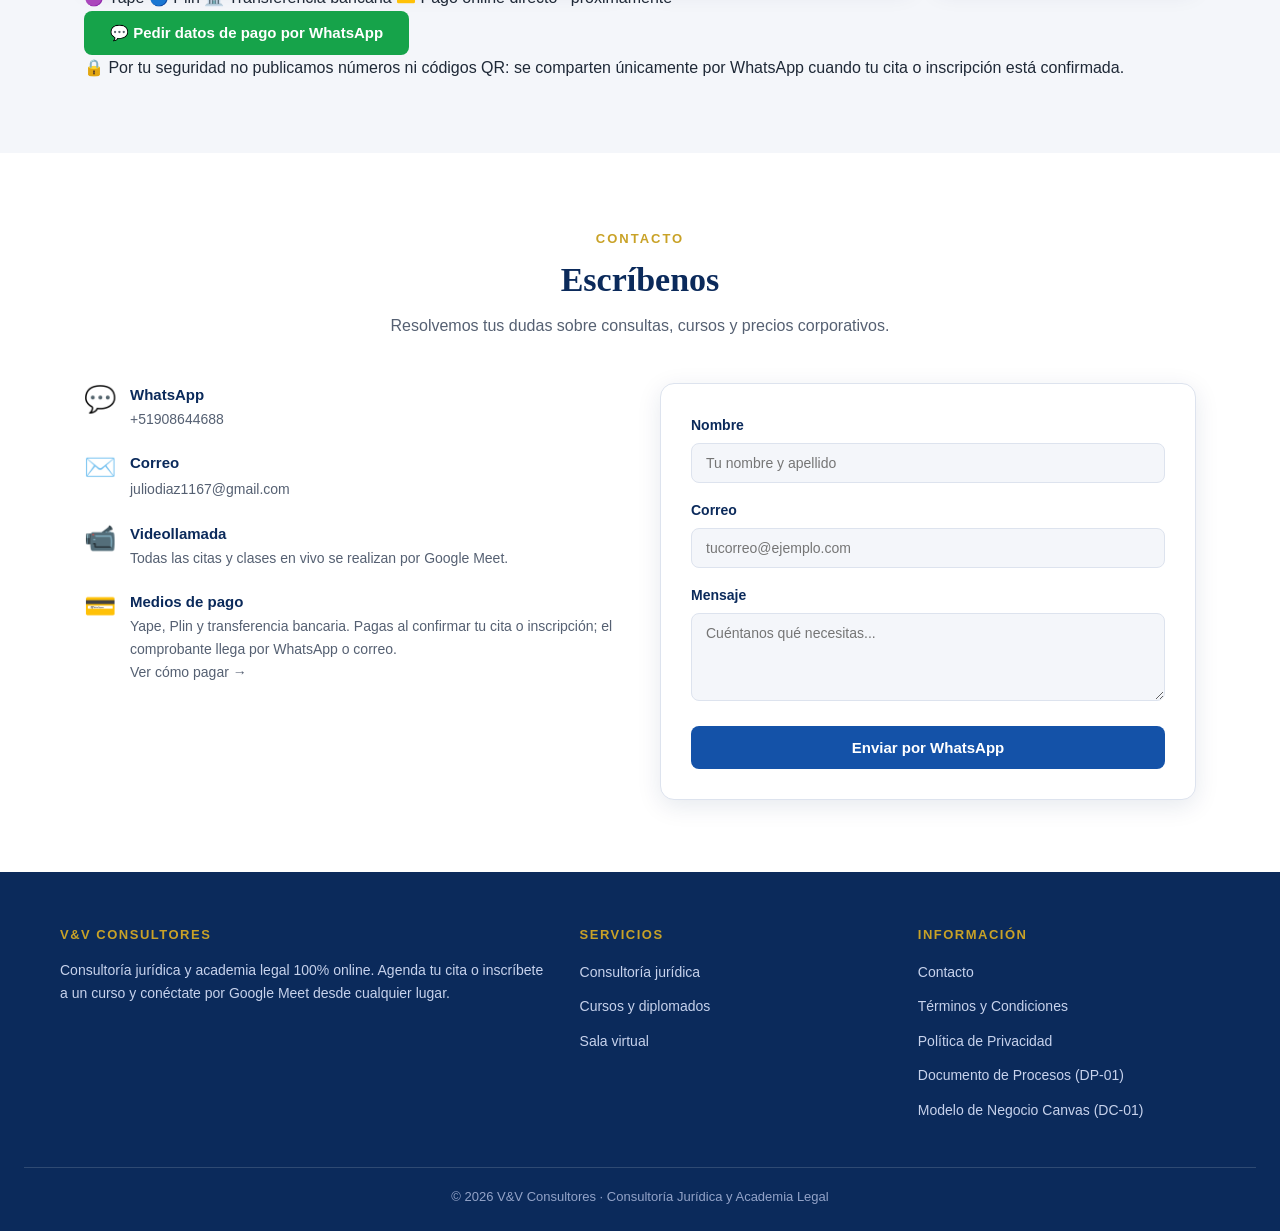
==== commit aad4c103: "chore(branding): renombrar LexOnline → V&V Consultores (index.html)" ====
--- a/index.html
+++ b/index.html
@@ -3,9 +3,9 @@
 <head>
   <meta charset="UTF-8">
   <meta name="viewport" content="width=device-width, initial-scale=1.0">
-  <title>LexOnline — Consultoría Jurídica y Academia Legal</title>
+   — Consultoría Jurídica y Academia Legal</title>
   <meta name="description" content="Consultoría jurídica por videollamada con abogados colegiados y cursos de formación legal. Agenda, paga y conéctate por Google Meet.">
-  <meta name="keywords" content="consultoría jurídica, abogados online, cursos de derecho, academia legal, Google Meet, asesoría legal, LexOnline">
+  <meta name="keywords" content="consultoría jurídica, abogados online, cursos de derecho, academia legal, Google Meet, asesoría legal, V&V Consultores">
   <link rel="stylesheet" href="css/estilos.css">
   <link rel="icon" type="image/jpeg" href="img/logo.jpg">
 </head>
@@ -13,9 +13,9 @@
 
   <header class="header">
     <div class="header-inner">
-      <a class="brand" href="#inicio" aria-label="LexOnline inicio">
-        <img class="logo-img" src="img/logo.jpg" alt="Logo de LexOnline, estudio jurídico virtual">
-        <span class="brand-name">LexOnline<span>Consultoría + Academia</span></span>
+      <a class="brand" href="#inicio" >
+        <img class="logo-img" src="img/logo.jpg" alt="Logo de V&V Consultores, estudio jurídico virtual"V Consultores, estudio jurídico virtual">
+        <span class="brand-name">V&V Consultores<span>Consultoría + Academia</span></span>
       </a>
 
       <button class="hamburger" id="hamburguesa" aria-label="Abrir menú">☰</button>
@@ -53,7 +53,7 @@
           </div>
         </div>
         <figure class="hero-visual">
-          <img src="img/flyer.jpg" alt="Flyer promocional de LexOnline: consultoría jurídica y cursos online por videollamada" loading="lazy">
+          <img src="img/flyer.jpg" alt="Flyer promocional de V&V Consultores: consultoría jurídica y cursos online por videollamada" loading="lazy">
         </figure>
       </div>
     </section>
@@ -308,7 +308,7 @@
   <footer class="footer">
     <div class="footer-inner">
       <div>
-        <h4>LexOnline</h4>
+        <h4>V&V Consultores</h4>
         <p>Consultoría jurídica y academia legal 100% online. Agenda tu cita o inscríbete a un curso y conéctate por Google Meet desde cualquier lugar.</p>
       </div>
       <div>
@@ -331,7 +331,7 @@
       </div>
     </div>
     <div class="footer-base">
-      © 2026 LexOnline · Consultoría Jurídica y Academia Legal
+      © 2026 V&V Consultores · Consultoría Jurídica y Academia Legal
     </div>
   </footer>
 
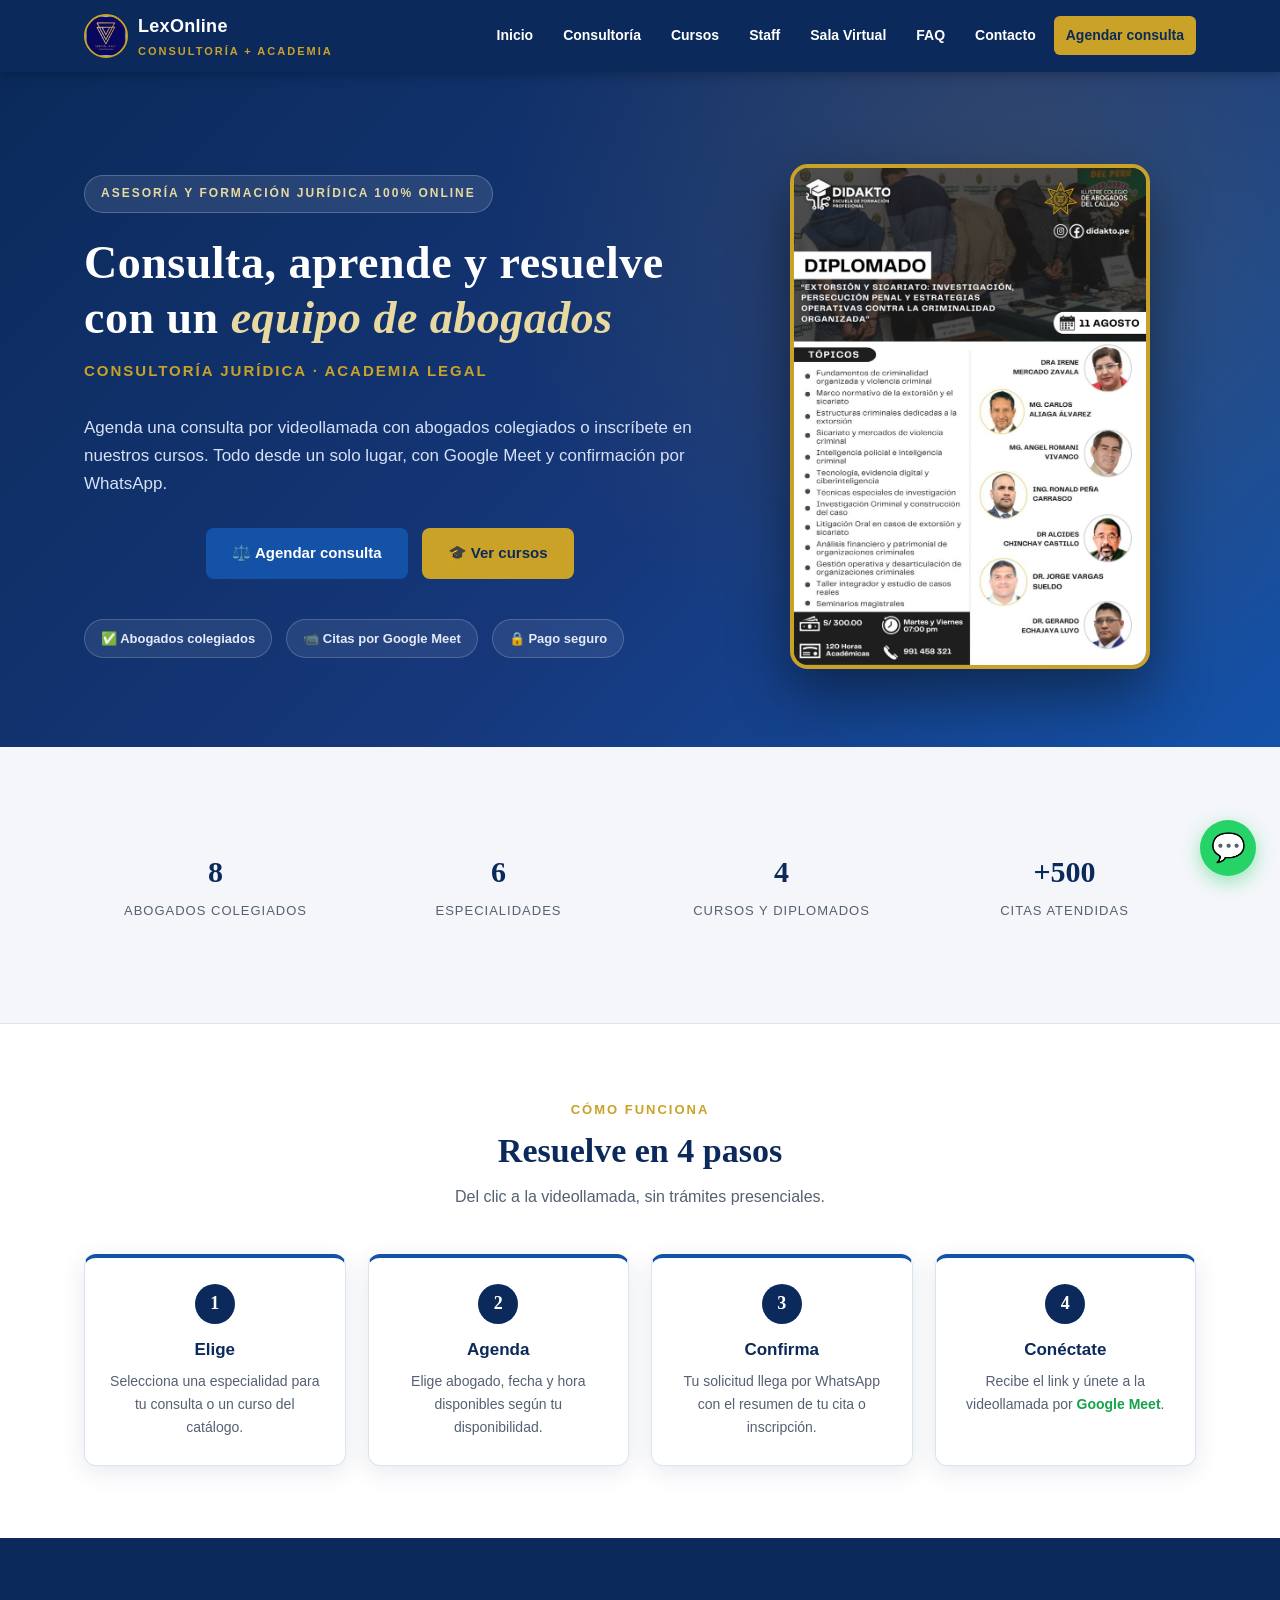
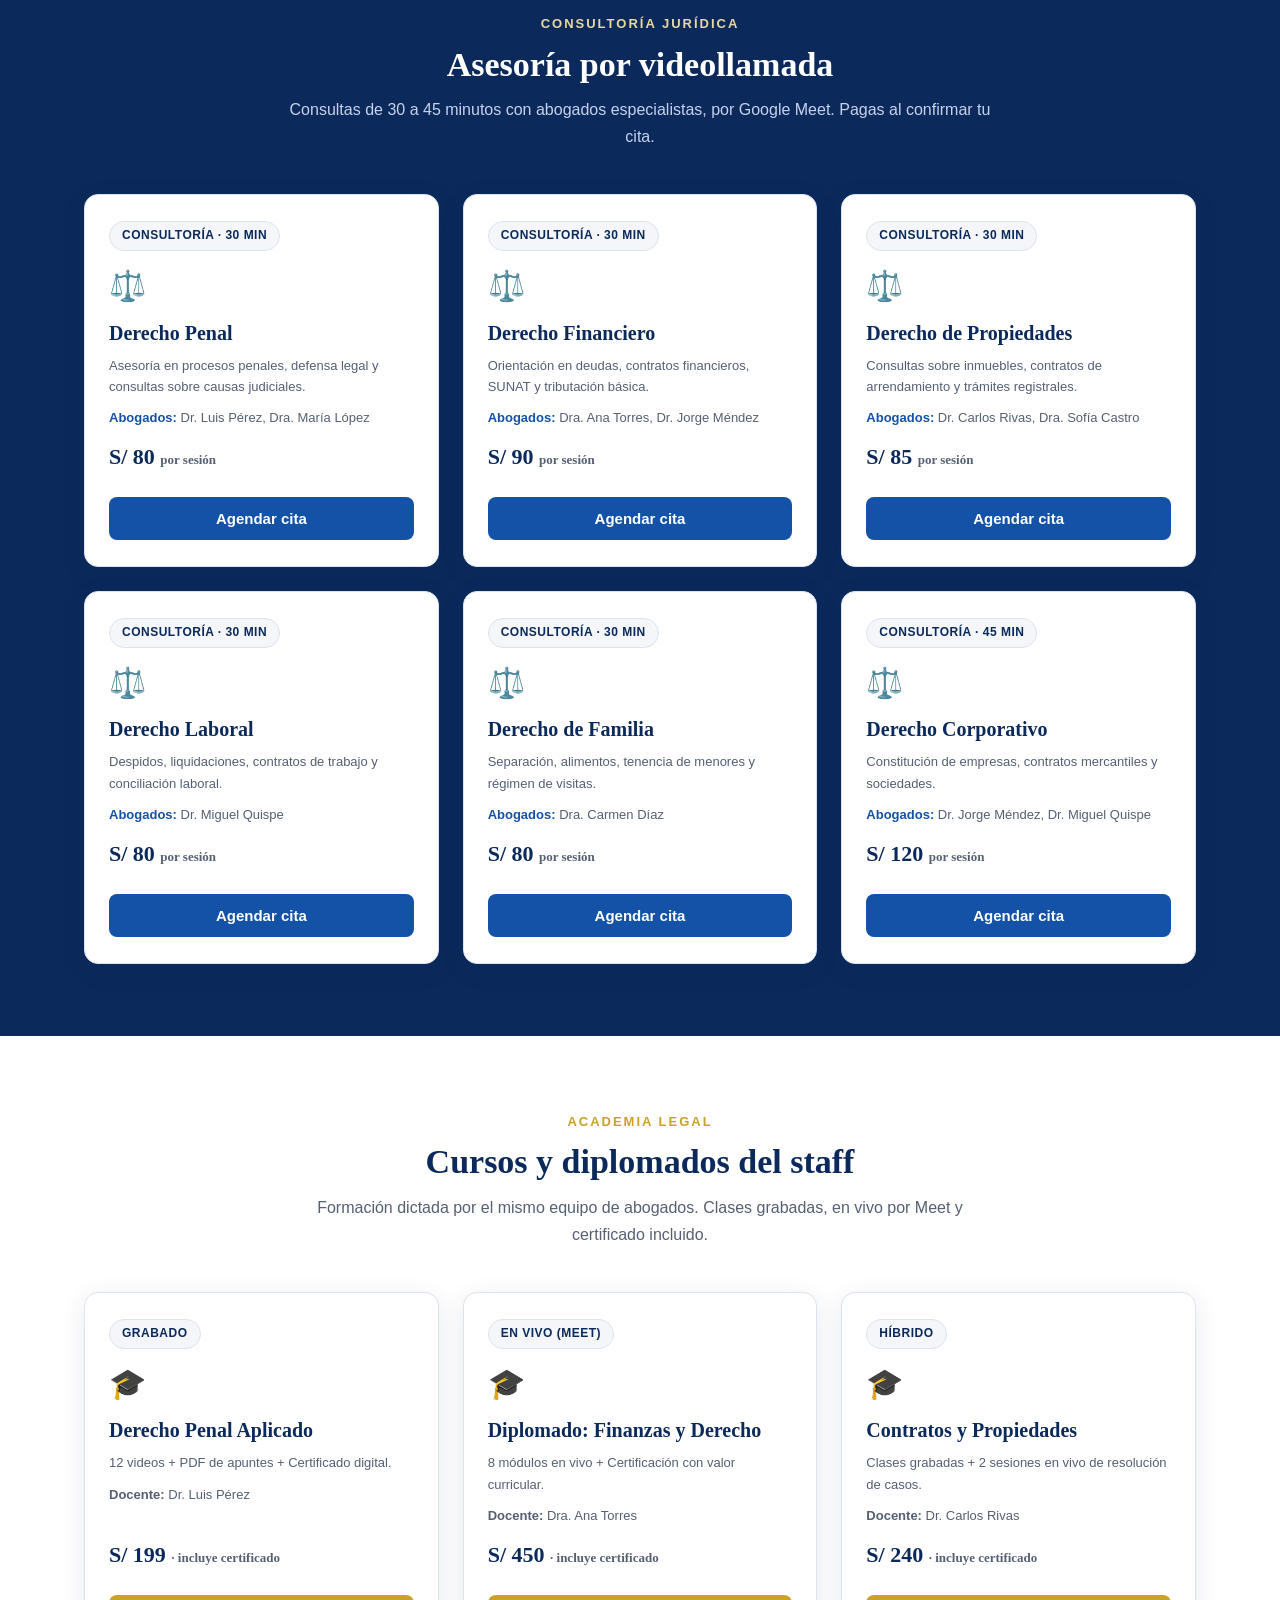
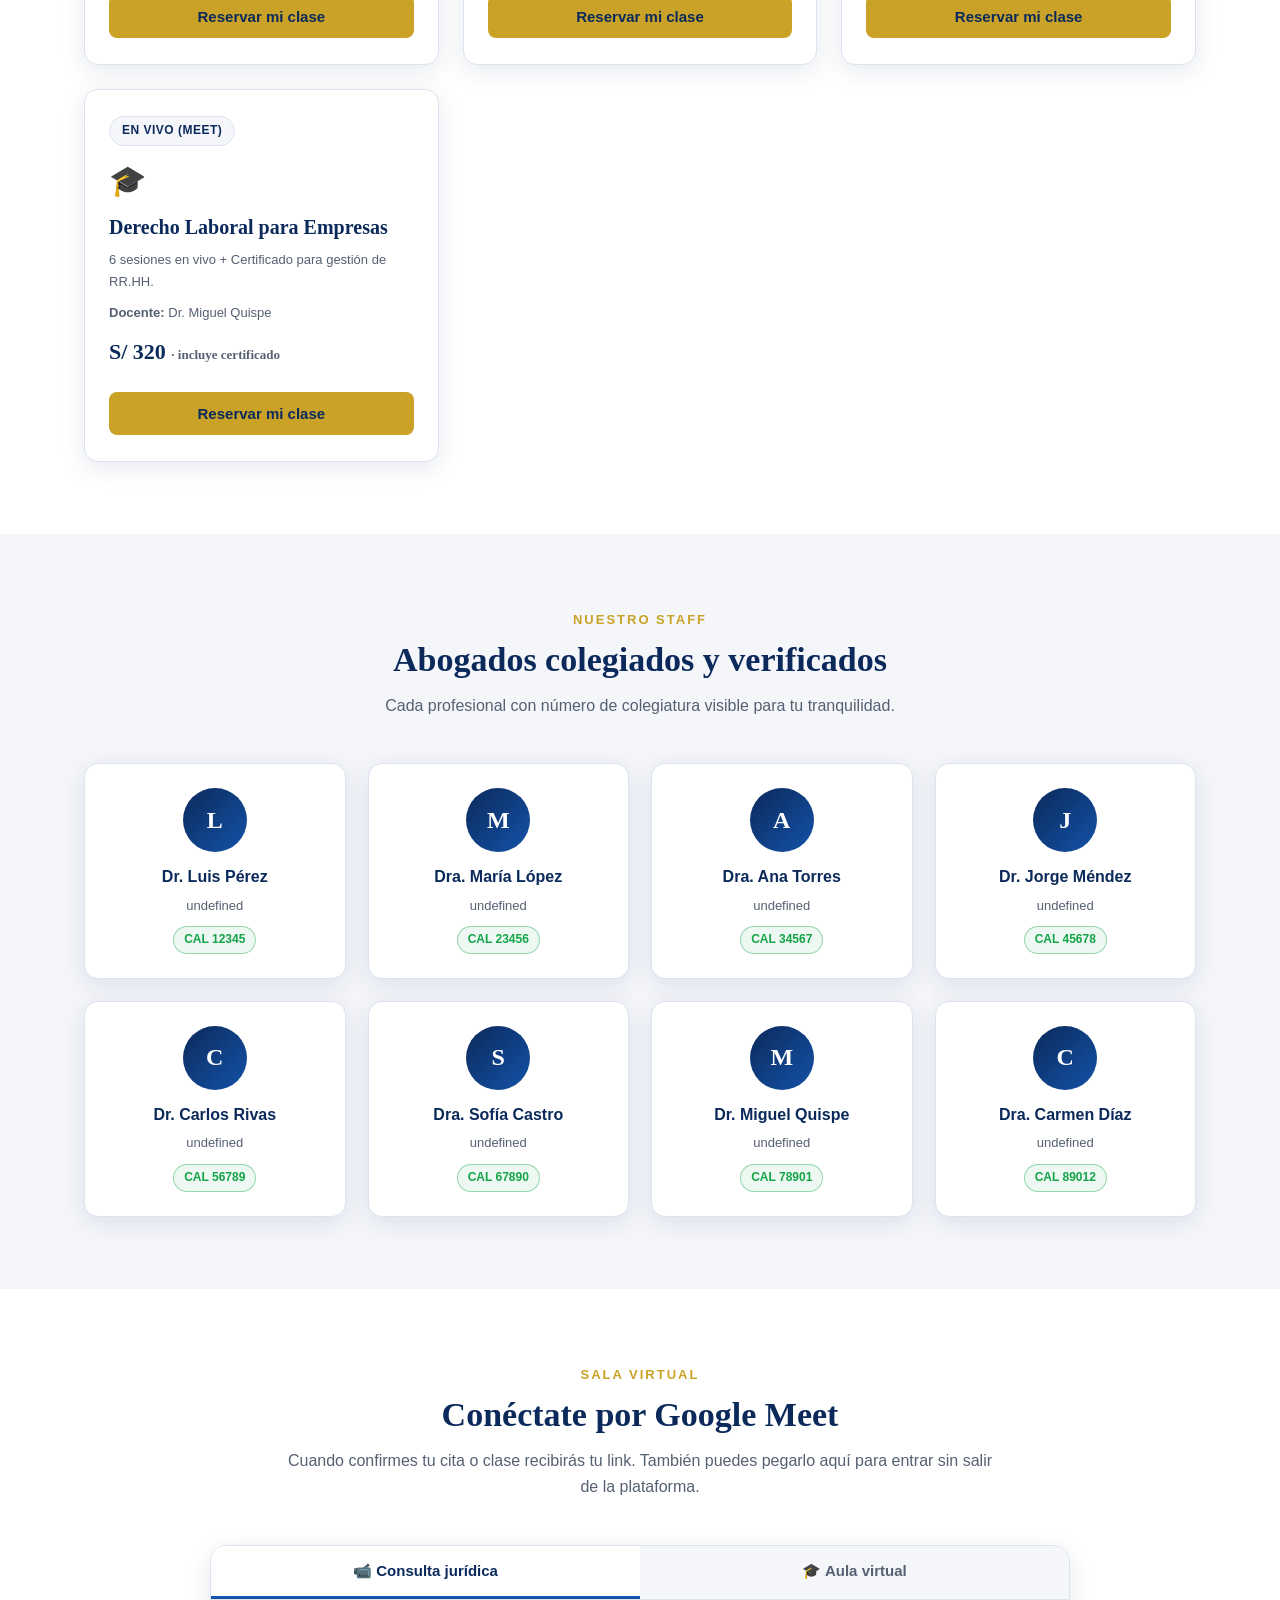
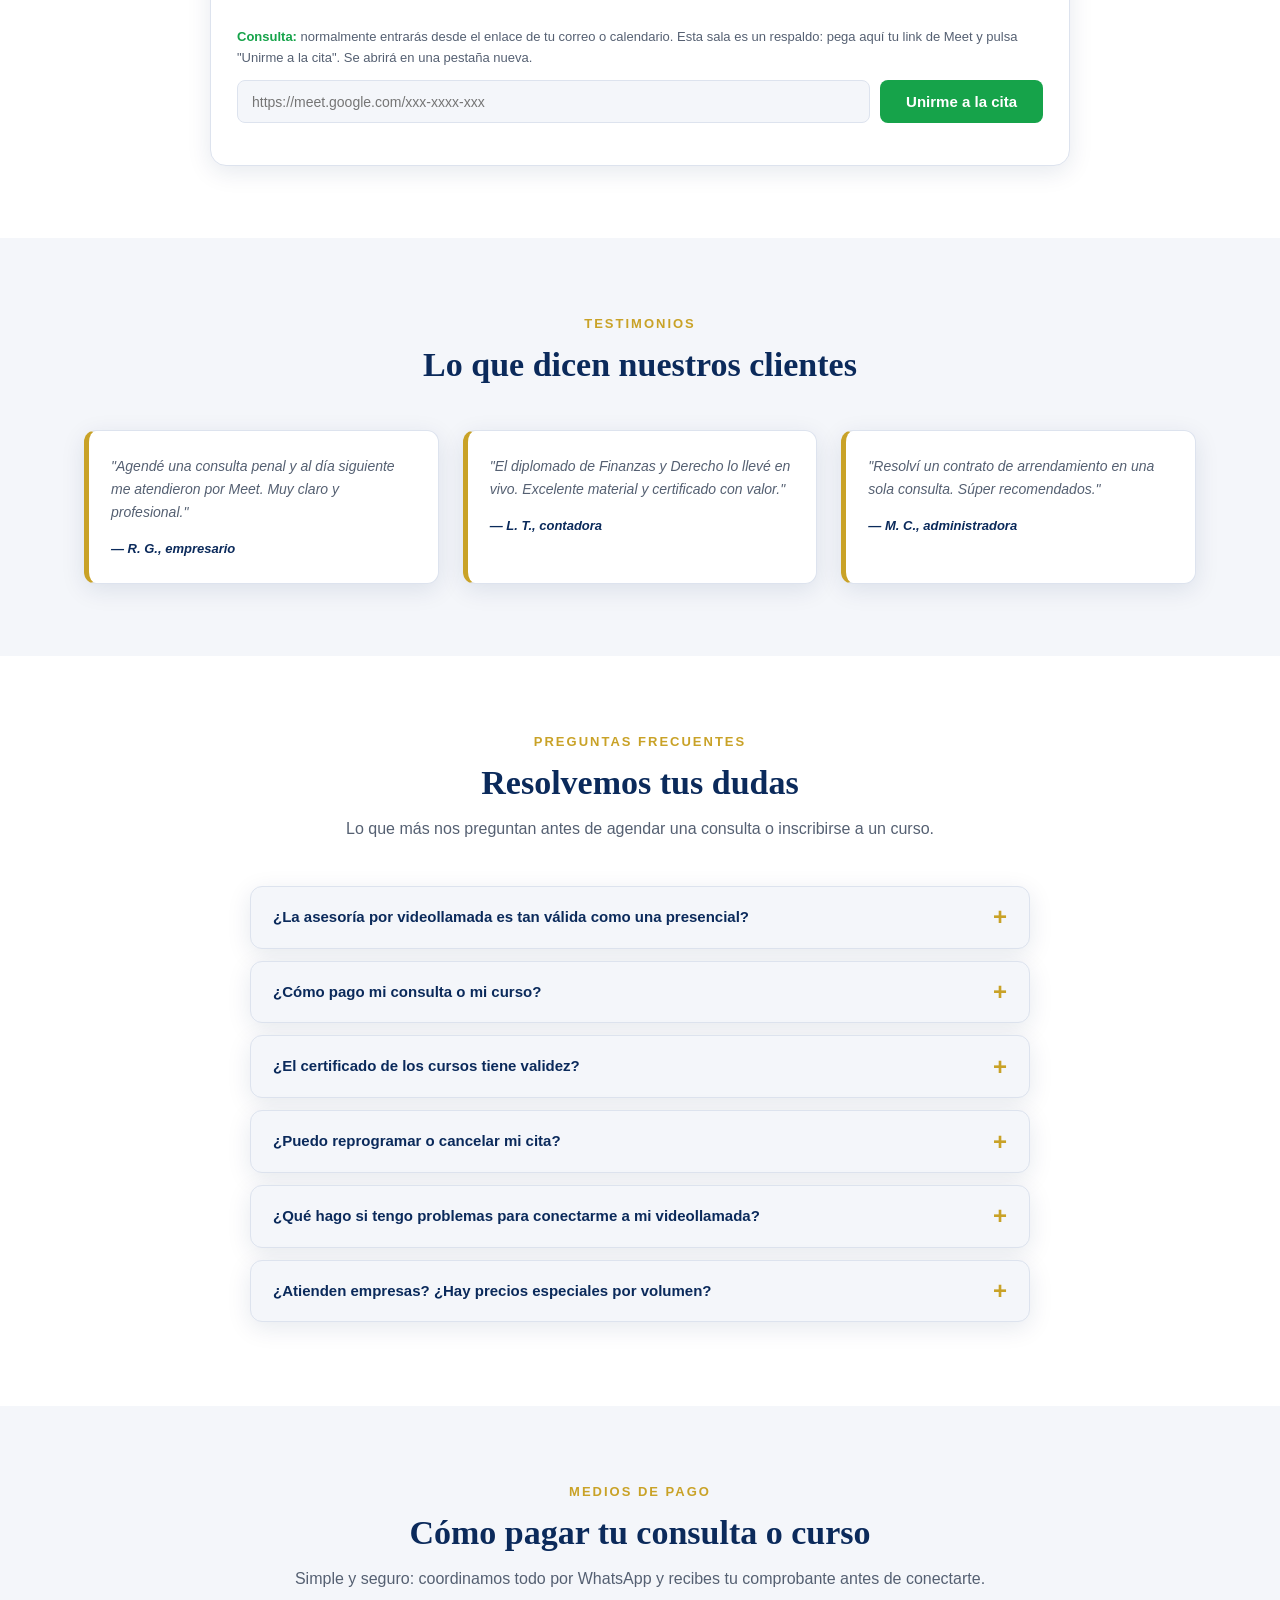
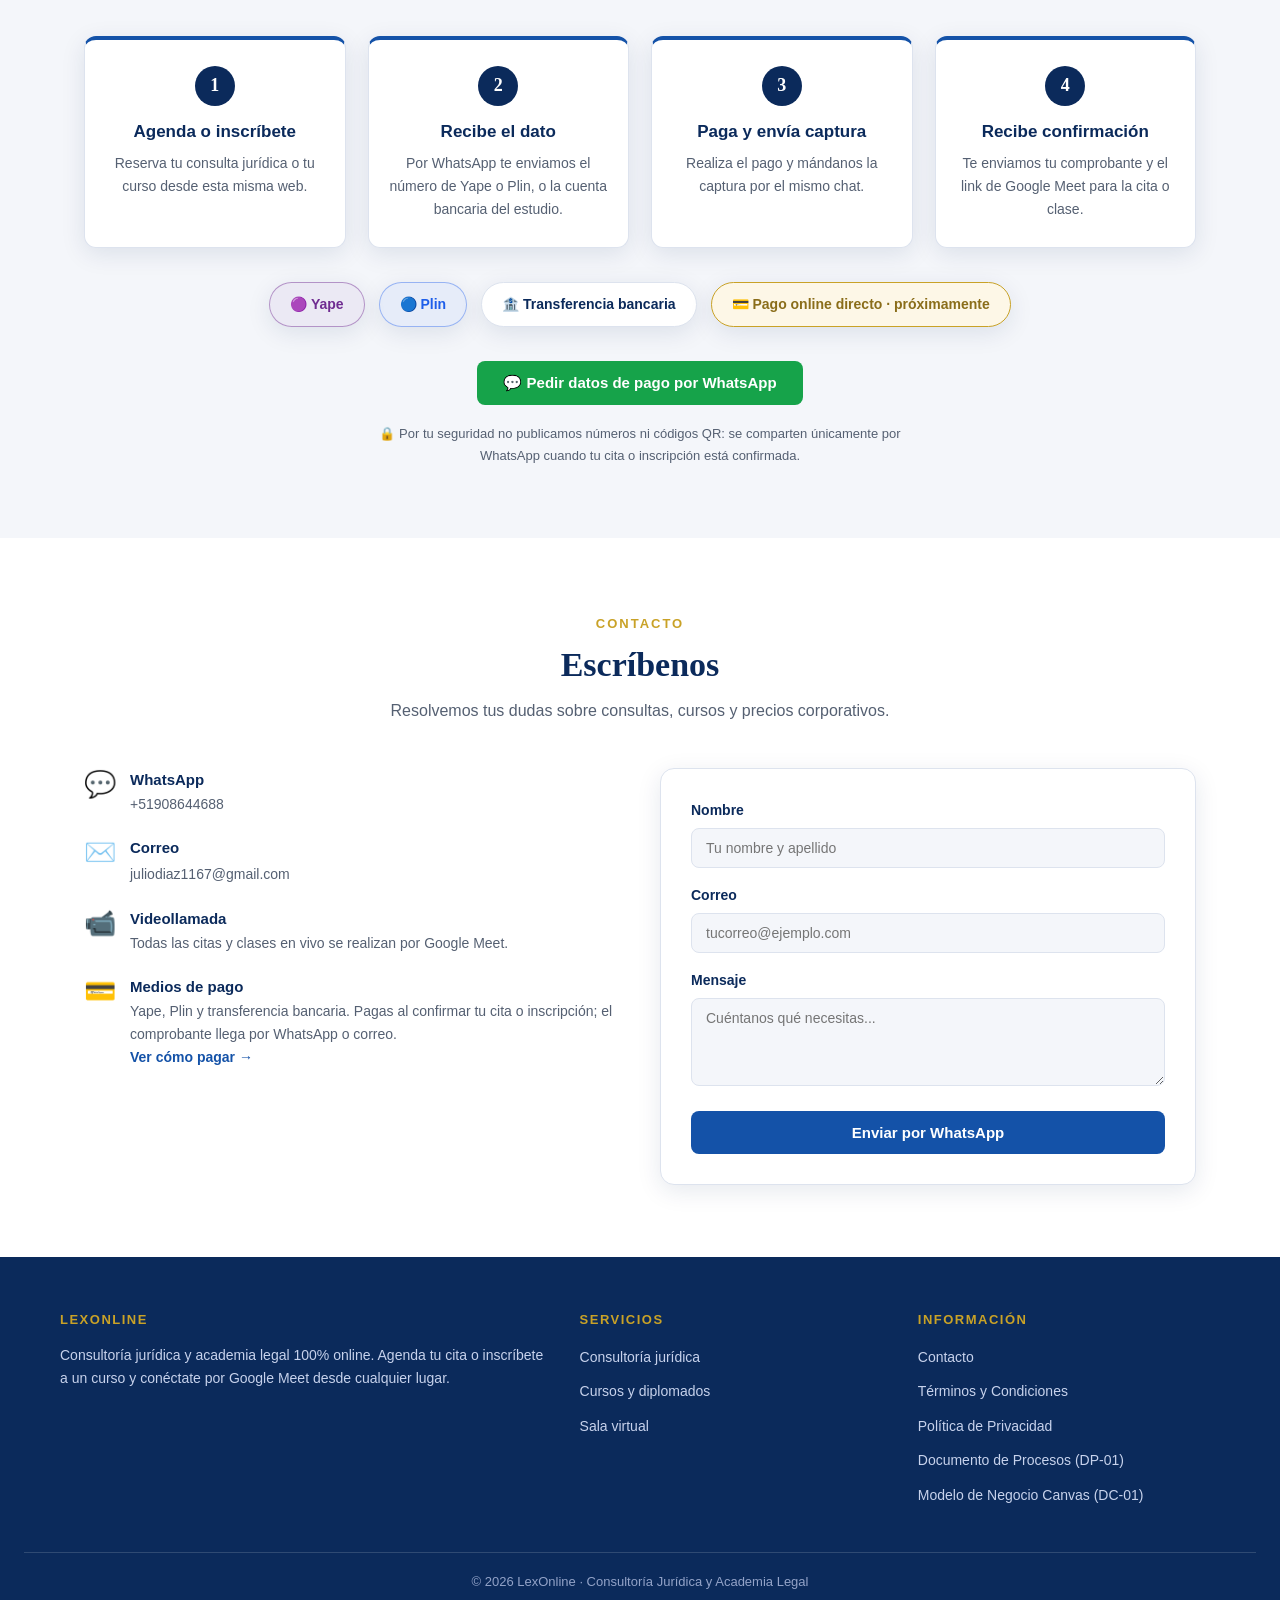
==== commit 8016736e: "restaurar: volver al estado original (repo antiguo) sin módulo de mantenimiento" ====
--- a/index.html
+++ b/index.html
@@ -3,9 +3,9 @@
 <head>
   <meta charset="UTF-8">
   <meta name="viewport" content="width=device-width, initial-scale=1.0">
-   — Consultoría Jurídica y Academia Legal</title>
+  <title>LexOnline — Consultoría Jurídica y Academia Legal</title>
   <meta name="description" content="Consultoría jurídica por videollamada con abogados colegiados y cursos de formación legal. Agenda, paga y conéctate por Google Meet.">
-  <meta name="keywords" content="consultoría jurídica, abogados online, cursos de derecho, academia legal, Google Meet, asesoría legal, V&V Consultores">
+  <meta name="keywords" content="consultoría jurídica, abogados online, cursos de derecho, academia legal, Google Meet, asesoría legal, LexOnline">
   <link rel="stylesheet" href="css/estilos.css">
   <link rel="icon" type="image/jpeg" href="img/logo.jpg">
 </head>
@@ -13,9 +13,9 @@
 
   <header class="header">
     <div class="header-inner">
-      <a class="brand" href="#inicio" >
-        <img class="logo-img" src="img/logo.jpg" alt="Logo de V&V Consultores, estudio jurídico virtual"V Consultores, estudio jurídico virtual">
-        <span class="brand-name">V&V Consultores<span>Consultoría + Academia</span></span>
+      <a class="brand" href="#inicio" aria-label="LexOnline inicio">
+        <img class="logo-img" src="img/logo.jpg" alt="Logo de LexOnline, estudio jurídico virtual">
+        <span class="brand-name">LexOnline<span>Consultoría + Academia</span></span>
       </a>
 
       <button class="hamburger" id="hamburguesa" aria-label="Abrir menú">☰</button>
@@ -53,7 +53,7 @@
           </div>
         </div>
         <figure class="hero-visual">
-          <img src="img/flyer.jpg" alt="Flyer promocional de V&V Consultores: consultoría jurídica y cursos online por videollamada" loading="lazy">
+          <img src="img/flyer.jpg" alt="Flyer promocional de LexOnline: consultoría jurídica y cursos online por videollamada" loading="lazy">
         </figure>
       </div>
     </section>
@@ -308,7 +308,7 @@
   <footer class="footer">
     <div class="footer-inner">
       <div>
-        <h4>V&V Consultores</h4>
+        <h4>LexOnline</h4>
         <p>Consultoría jurídica y academia legal 100% online. Agenda tu cita o inscríbete a un curso y conéctate por Google Meet desde cualquier lugar.</p>
       </div>
       <div>
@@ -331,7 +331,7 @@
       </div>
     </div>
     <div class="footer-base">
-      © 2026 V&V Consultores · Consultoría Jurídica y Academia Legal
+      © 2026 LexOnline · Consultoría Jurídica y Academia Legal
     </div>
   </footer>
 
--- a/css/estilos.css
+++ b/css/estilos.css
@@ -440,6 +440,104 @@
 
 .testimonio p { font-size: 14px; color: var(--texto-suave); font-style: italic; }
 .testimonio .autor { margin-top: 14px; font-size: 13px; font-weight: 700; color: var(--marino); }
+
+/* ---------- FAQ ---------- */
+.faq { max-width: 780px; margin: 0 auto; }
+
+.faq details {
+  background: var(--gris);
+  border: 1px solid var(--borde);
+  border-radius: 12px;
+  margin-bottom: 12px;
+  box-shadow: var(--sombra);
+}
+
+.faq details[open] { background: var(--blanco); border-color: var(--azul-claro); }
+
+.faq summary {
+  cursor: pointer;
+  list-style: none;
+  display: flex;
+  justify-content: space-between;
+  align-items: center;
+  gap: 14px;
+  padding: 18px 22px;
+  font-weight: 700;
+  color: var(--marino);
+  font-size: 15px;
+}
+
+.faq summary::-webkit-details-marker { display: none; }
+
+.faq summary::after {
+  content: "+";
+  font-size: 24px;
+  font-weight: 800;
+  color: var(--dorado);
+  flex-shrink: 0;
+  line-height: 1;
+  transition: transform 0.2s;
+}
+
+.faq details[open] summary::after { transform: rotate(45deg); }
+
+.faq .faq-respuesta {
+  padding: 2px 22px 20px;
+  font-size: 14px;
+  color: var(--texto-suave);
+}
+
+/* ---------- Medios de pago ---------- */
+.pagos-badges {
+  display: flex;
+  justify-content: center;
+  flex-wrap: wrap;
+  gap: 14px;
+  margin-top: 34px;
+}
+
+.medio-pago {
+  display: inline-flex;
+  align-items: center;
+  gap: 8px;
+  font-size: 14px;
+  font-weight: 700;
+  padding: 10px 20px;
+  border-radius: 30px;
+  border: 1px solid var(--borde);
+  background: var(--blanco);
+  box-shadow: var(--sombra);
+}
+
+.medio-yape { color: #6F2C91; border-color: rgba(111, 44, 145, 0.45); background: rgba(111, 44, 145, 0.06); }
+.medio-plin { color: #1E5EEA; border-color: rgba(30, 94, 234, 0.4); background: rgba(30, 94, 234, 0.06); }
+.medio-transferencia { color: var(--marino); }
+
+.medio-online { color: #8a6d1a; border-color: var(--dorado); background: #fdf7e7; }
+
+.pagos-cta { text-align: center; margin-top: 34px; }
+
+.nota-seguridad {
+  max-width: 560px;
+  margin: 18px auto 0;
+  font-size: 13px;
+  color: var(--texto-suave);
+}
+
+.grid-enlaces-pagos {
+  display: grid;
+  grid-template-columns: repeat(auto-fit, minmax(240px, 1fr));
+  gap: 16px;
+  max-width: 780px;
+  margin: 30px auto 0;
+}
+
+.grid-enlaces-pagos:empty { display: none; }
+
+.btn-enlace-pago { text-align: center; }
+
+.faq-respuesta a, .dato a.enlace-interno { color: var(--azul); font-weight: 700; }
+.faq-respuesta a:hover, .dato a.enlace-interno:hover { color: var(--azul-claro); }
 
 /* ---------- Contacto ---------- */
 .grid-contacto { display: grid; grid-template-columns: 1fr 1fr; gap: 40px; align-items: start; }
